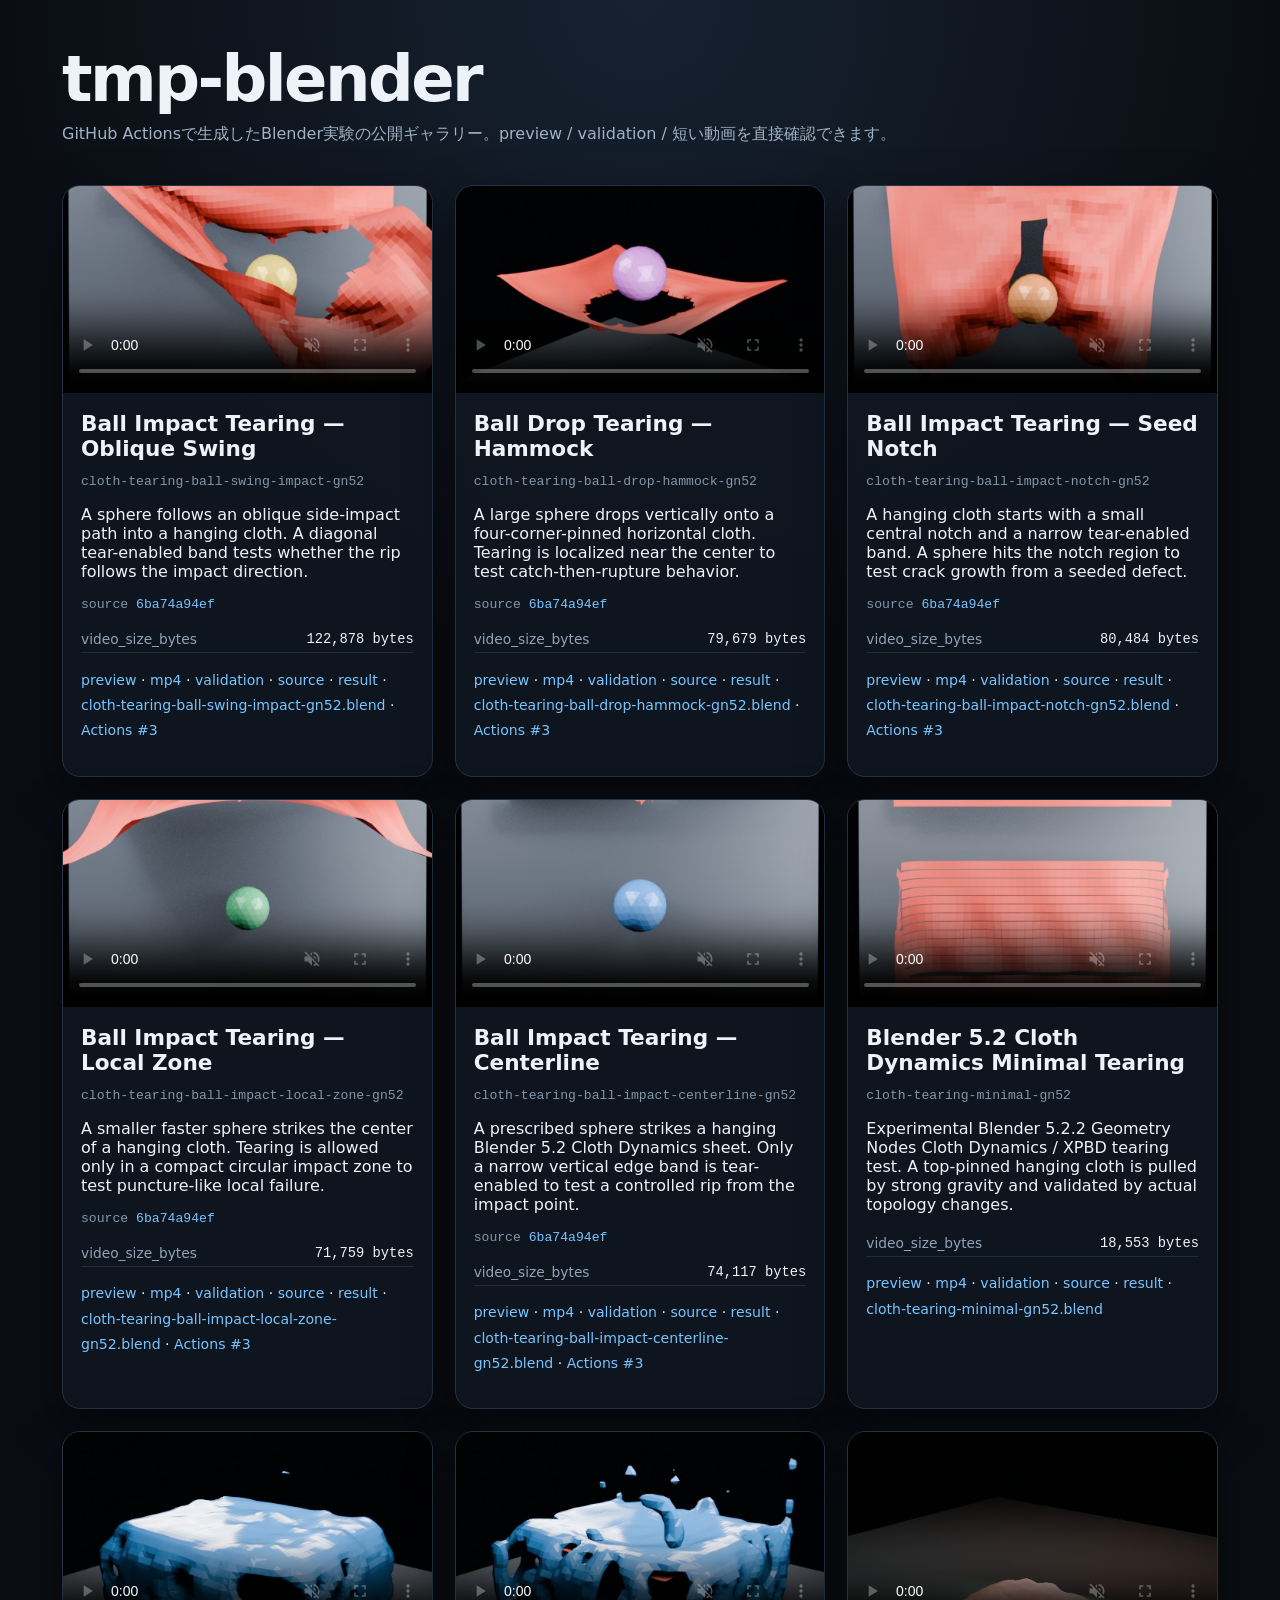
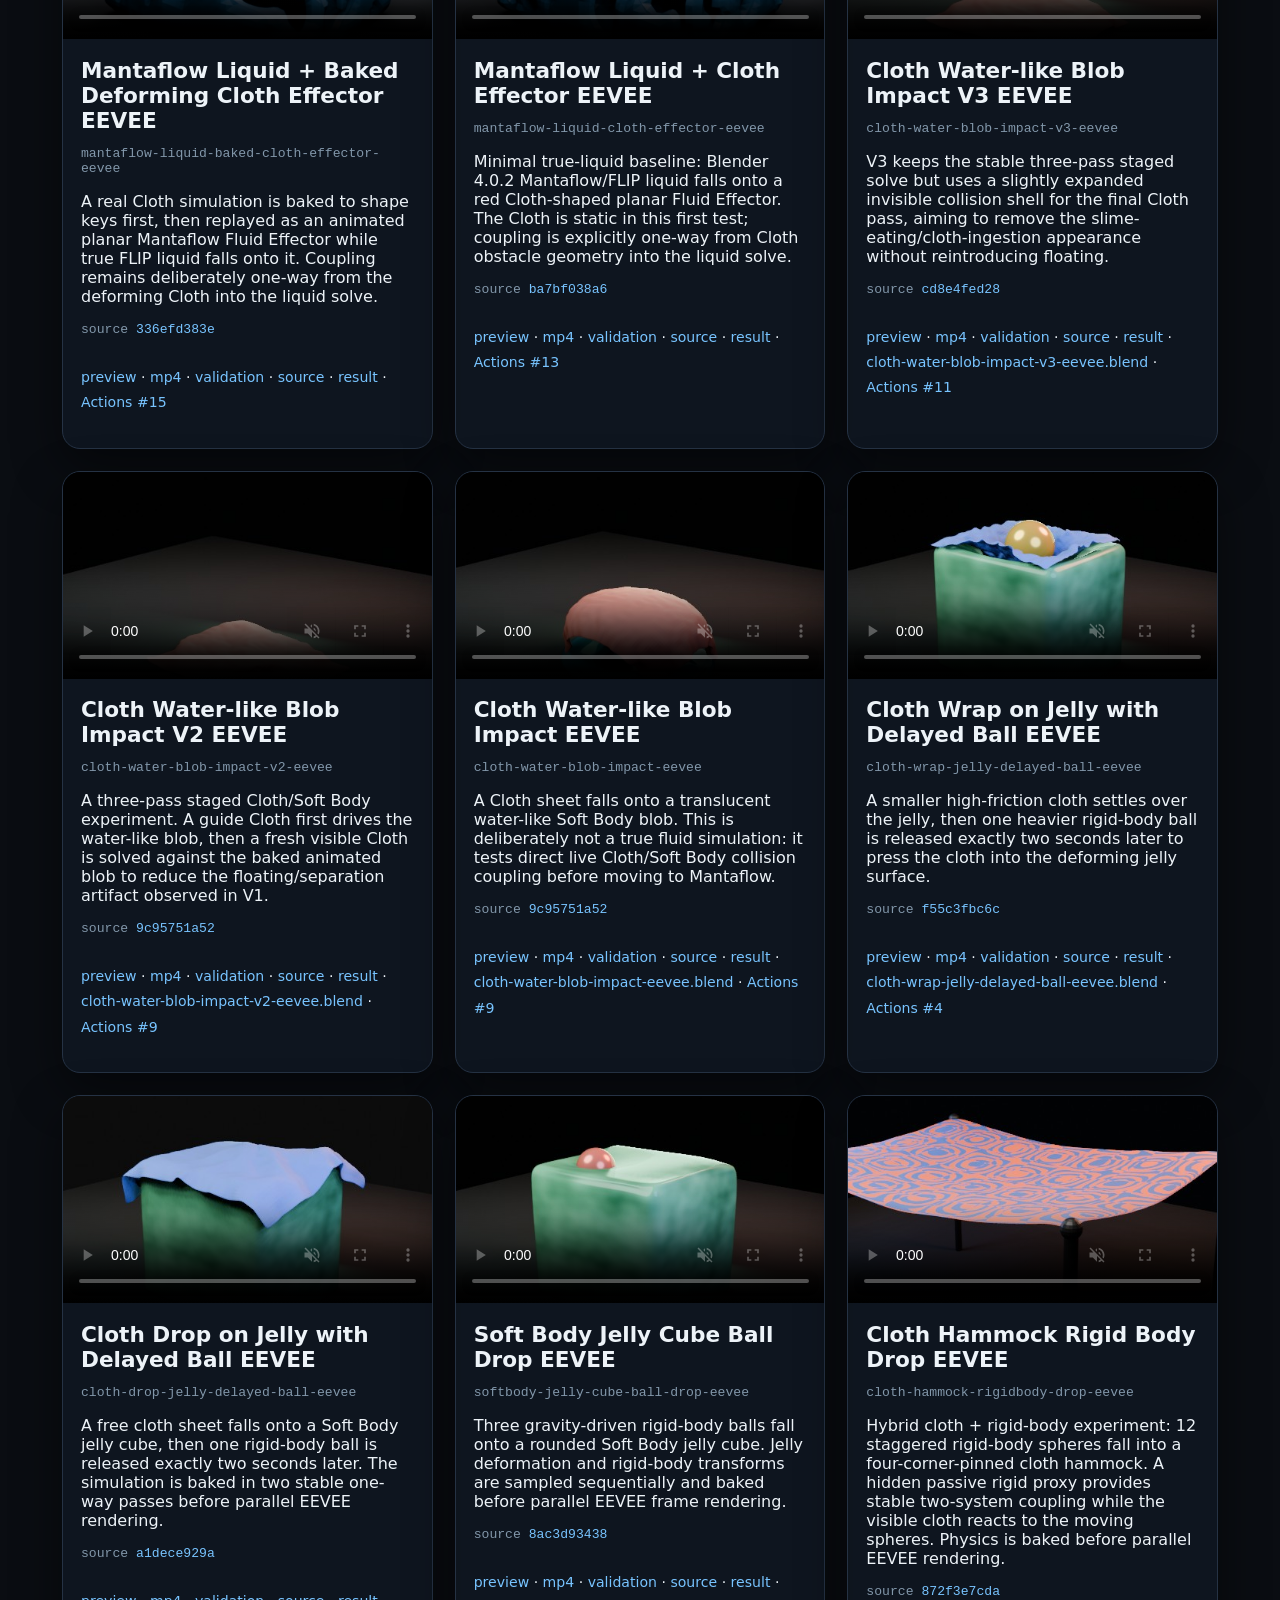
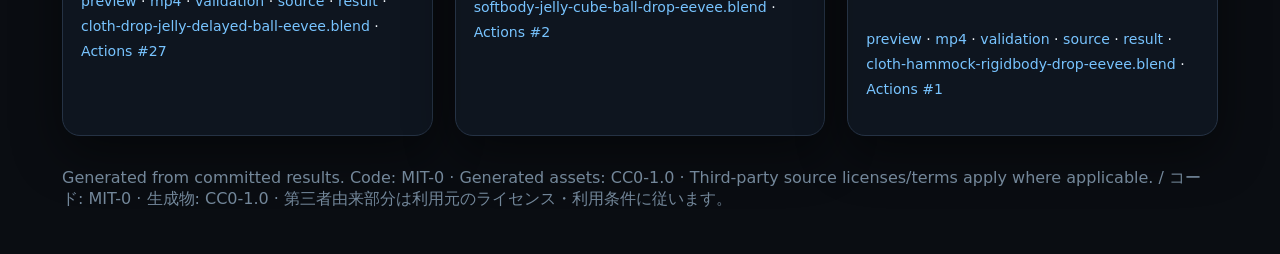
==== docs/index.html @ 67aa4919 "chore: publish Pages gallery [skip ci]" ====
<!-- SPDX-License-Identifier: MIT-0 -->
<!doctype html>
<html lang="ja">
<head>
<meta charset="utf-8">
<meta name="viewport" content="width=device-width,initial-scale=1">
<meta name="color-scheme" content="dark">
<meta name="gallery-revision" content="2026-09-28-first-publish-order">
<title>tmp-blender gallery</title>
<style>
:root { font-family: ui-sans-serif, system-ui, -apple-system, BlinkMacSystemFont, "Segoe UI", sans-serif; color:#edf3f8; background:#0a0d12; }
* { box-sizing:border-box; }
body { margin:0; background:radial-gradient(circle at top,#162231 0,#0a0d12 42rem); }
header { max-width:1200px; margin:auto; padding:42px 22px 18px; }
h1 { margin:0 0 8px; font-size:clamp(2rem,5vw,4rem); letter-spacing:-.04em; }
header p { margin:0; color:#9fb2c5; }
main { max-width:1200px; margin:auto; padding:22px; display:grid; grid-template-columns:repeat(auto-fit,minmax(300px,1fr)); gap:22px; }
.card { overflow:hidden; border:1px solid #253244; border-radius:18px; background:#101722d9; box-shadow:0 18px 50px #0007; }
.visual { aspect-ratio:16/9; background:#000; display:flex; align-items:center; justify-content:center; }
.visual img,.visual video { width:100%; height:100%; object-fit:cover; display:block; }
.body { padding:18px; }
h2 { margin:0; font-size:1.35rem; }
.id,.source { color:#8297aa; font-family:ui-monospace,SFMono-Regular,Menlo,monospace; font-size:.82rem; }
table { width:100%; border-collapse:collapse; margin:14px 0; font-size:.86rem; }
th,td { padding:5px 0; border-bottom:1px solid #202d3d; text-align:left; }
th { color:#8fa4b8; font-weight:500; }
td { text-align:right; font-family:ui-monospace,SFMono-Regular,Menlo,monospace; }
a { color:#78c4ff; text-decoration:none; }
a:hover { text-decoration:underline; }
.links { font-size:.88rem; line-height:1.8; }
footer { max-width:1200px; margin:auto; padding:10px 22px 44px; color:#73879a; }
</style>
</head>
<body>
<header>
  <h1>tmp-blender</h1>
  <p>GitHub Actionsで生成したBlender実験の公開ギャラリー。preview / validation / 短い動画を直接確認できます。</p>
</header>
<main>

        <article class="card">
          <div class="visual"><video controls muted playsinline preload="metadata" poster="assets/cloth-tearing-ball-swing-impact-gn52/preview.jpg"><source src="assets/cloth-tearing-ball-swing-impact-gn52/media.mp4" type="video/mp4"></video></div>
          <div class="body">
            <h2>Ball Impact Tearing — Oblique Swing</h2>
            <p class="id">cloth-tearing-ball-swing-impact-gn52</p>
            <p>A sphere follows an oblique side-impact path into a hanging cloth. A diagonal tear-enabled band tests whether the rip follows the impact direction.</p>
            <p class="source">source <a href="https://github.com/2rwa/tmp-blender-rigid-cloth/commit/6ba74a94efe805991750ee7469091da31817a27d">6ba74a94ef</a></p>
            <table><tr><th>video_size_bytes</th><td>122,878 bytes</td></tr></table>
            <p class="links"><a href="assets/cloth-tearing-ball-swing-impact-gn52/preview.jpg">preview</a> · <a href="assets/cloth-tearing-ball-swing-impact-gn52/media.mp4">mp4</a> · <a href="assets/cloth-tearing-ball-swing-impact-gn52/validation.json">validation</a> · <a href="https://github.com/2rwa/tmp-blender-rigid-cloth/tree/main/experiments52/cloth-tearing-ball-swing-impact-gn52">source</a> · <a href="https://github.com/2rwa/tmp-blender-rigid-cloth/tree/main/results/cloth-tearing-ball-swing-impact-gn52">result</a> · <a href="https://github.com/2rwa/tmp-blender-rigid-cloth/blob/main/results/cloth-tearing-ball-swing-impact-gn52/cloth-tearing-ball-swing-impact-gn52.blend">cloth-tearing-ball-swing-impact-gn52.blend</a> · <a href="https://github.com/2rwa/tmp-blender-rigid-cloth/actions/runs/36411733508">Actions #3</a></p>
          </div>
        </article>
        
        <article class="card">
          <div class="visual"><video controls muted playsinline preload="metadata" poster="assets/cloth-tearing-ball-drop-hammock-gn52/preview.jpg"><source src="assets/cloth-tearing-ball-drop-hammock-gn52/media.mp4" type="video/mp4"></video></div>
          <div class="body">
            <h2>Ball Drop Tearing — Hammock</h2>
            <p class="id">cloth-tearing-ball-drop-hammock-gn52</p>
            <p>A large sphere drops vertically onto a four-corner-pinned horizontal cloth. Tearing is localized near the center to test catch-then-rupture behavior.</p>
            <p class="source">source <a href="https://github.com/2rwa/tmp-blender-rigid-cloth/commit/6ba74a94efe805991750ee7469091da31817a27d">6ba74a94ef</a></p>
            <table><tr><th>video_size_bytes</th><td>79,679 bytes</td></tr></table>
            <p class="links"><a href="assets/cloth-tearing-ball-drop-hammock-gn52/preview.jpg">preview</a> · <a href="assets/cloth-tearing-ball-drop-hammock-gn52/media.mp4">mp4</a> · <a href="assets/cloth-tearing-ball-drop-hammock-gn52/validation.json">validation</a> · <a href="https://github.com/2rwa/tmp-blender-rigid-cloth/tree/main/experiments52/cloth-tearing-ball-drop-hammock-gn52">source</a> · <a href="https://github.com/2rwa/tmp-blender-rigid-cloth/tree/main/results/cloth-tearing-ball-drop-hammock-gn52">result</a> · <a href="https://github.com/2rwa/tmp-blender-rigid-cloth/blob/main/results/cloth-tearing-ball-drop-hammock-gn52/cloth-tearing-ball-drop-hammock-gn52.blend">cloth-tearing-ball-drop-hammock-gn52.blend</a> · <a href="https://github.com/2rwa/tmp-blender-rigid-cloth/actions/runs/36411733508">Actions #3</a></p>
          </div>
        </article>
        
        <article class="card">
          <div class="visual"><video controls muted playsinline preload="metadata" poster="assets/cloth-tearing-ball-impact-notch-gn52/preview.jpg"><source src="assets/cloth-tearing-ball-impact-notch-gn52/media.mp4" type="video/mp4"></video></div>
          <div class="body">
            <h2>Ball Impact Tearing — Seed Notch</h2>
            <p class="id">cloth-tearing-ball-impact-notch-gn52</p>
            <p>A hanging cloth starts with a small central notch and a narrow tear-enabled band. A sphere hits the notch region to test crack growth from a seeded defect.</p>
            <p class="source">source <a href="https://github.com/2rwa/tmp-blender-rigid-cloth/commit/6ba74a94efe805991750ee7469091da31817a27d">6ba74a94ef</a></p>
            <table><tr><th>video_size_bytes</th><td>80,484 bytes</td></tr></table>
            <p class="links"><a href="assets/cloth-tearing-ball-impact-notch-gn52/preview.jpg">preview</a> · <a href="assets/cloth-tearing-ball-impact-notch-gn52/media.mp4">mp4</a> · <a href="assets/cloth-tearing-ball-impact-notch-gn52/validation.json">validation</a> · <a href="https://github.com/2rwa/tmp-blender-rigid-cloth/tree/main/experiments52/cloth-tearing-ball-impact-notch-gn52">source</a> · <a href="https://github.com/2rwa/tmp-blender-rigid-cloth/tree/main/results/cloth-tearing-ball-impact-notch-gn52">result</a> · <a href="https://github.com/2rwa/tmp-blender-rigid-cloth/blob/main/results/cloth-tearing-ball-impact-notch-gn52/cloth-tearing-ball-impact-notch-gn52.blend">cloth-tearing-ball-impact-notch-gn52.blend</a> · <a href="https://github.com/2rwa/tmp-blender-rigid-cloth/actions/runs/36411733508">Actions #3</a></p>
          </div>
        </article>
        
        <article class="card">
          <div class="visual"><video controls muted playsinline preload="metadata" poster="assets/cloth-tearing-ball-impact-local-zone-gn52/preview.jpg"><source src="assets/cloth-tearing-ball-impact-local-zone-gn52/media.mp4" type="video/mp4"></video></div>
          <div class="body">
            <h2>Ball Impact Tearing — Local Zone</h2>
            <p class="id">cloth-tearing-ball-impact-local-zone-gn52</p>
            <p>A smaller faster sphere strikes the center of a hanging cloth. Tearing is allowed only in a compact circular impact zone to test puncture-like local failure.</p>
            <p class="source">source <a href="https://github.com/2rwa/tmp-blender-rigid-cloth/commit/6ba74a94efe805991750ee7469091da31817a27d">6ba74a94ef</a></p>
            <table><tr><th>video_size_bytes</th><td>71,759 bytes</td></tr></table>
            <p class="links"><a href="assets/cloth-tearing-ball-impact-local-zone-gn52/preview.jpg">preview</a> · <a href="assets/cloth-tearing-ball-impact-local-zone-gn52/media.mp4">mp4</a> · <a href="assets/cloth-tearing-ball-impact-local-zone-gn52/validation.json">validation</a> · <a href="https://github.com/2rwa/tmp-blender-rigid-cloth/tree/main/experiments52/cloth-tearing-ball-impact-local-zone-gn52">source</a> · <a href="https://github.com/2rwa/tmp-blender-rigid-cloth/tree/main/results/cloth-tearing-ball-impact-local-zone-gn52">result</a> · <a href="https://github.com/2rwa/tmp-blender-rigid-cloth/blob/main/results/cloth-tearing-ball-impact-local-zone-gn52/cloth-tearing-ball-impact-local-zone-gn52.blend">cloth-tearing-ball-impact-local-zone-gn52.blend</a> · <a href="https://github.com/2rwa/tmp-blender-rigid-cloth/actions/runs/36411733508">Actions #3</a></p>
          </div>
        </article>
        
        <article class="card">
          <div class="visual"><video controls muted playsinline preload="metadata" poster="assets/cloth-tearing-ball-impact-centerline-gn52/preview.jpg"><source src="assets/cloth-tearing-ball-impact-centerline-gn52/media.mp4" type="video/mp4"></video></div>
          <div class="body">
            <h2>Ball Impact Tearing — Centerline</h2>
            <p class="id">cloth-tearing-ball-impact-centerline-gn52</p>
            <p>A prescribed sphere strikes a hanging Blender 5.2 Cloth Dynamics sheet. Only a narrow vertical edge band is tear-enabled to test a controlled rip from the impact point.</p>
            <p class="source">source <a href="https://github.com/2rwa/tmp-blender-rigid-cloth/commit/6ba74a94efe805991750ee7469091da31817a27d">6ba74a94ef</a></p>
            <table><tr><th>video_size_bytes</th><td>74,117 bytes</td></tr></table>
            <p class="links"><a href="assets/cloth-tearing-ball-impact-centerline-gn52/preview.jpg">preview</a> · <a href="assets/cloth-tearing-ball-impact-centerline-gn52/media.mp4">mp4</a> · <a href="assets/cloth-tearing-ball-impact-centerline-gn52/validation.json">validation</a> · <a href="https://github.com/2rwa/tmp-blender-rigid-cloth/tree/main/experiments52/cloth-tearing-ball-impact-centerline-gn52">source</a> · <a href="https://github.com/2rwa/tmp-blender-rigid-cloth/tree/main/results/cloth-tearing-ball-impact-centerline-gn52">result</a> · <a href="https://github.com/2rwa/tmp-blender-rigid-cloth/blob/main/results/cloth-tearing-ball-impact-centerline-gn52/cloth-tearing-ball-impact-centerline-gn52.blend">cloth-tearing-ball-impact-centerline-gn52.blend</a> · <a href="https://github.com/2rwa/tmp-blender-rigid-cloth/actions/runs/36411733508">Actions #3</a></p>
          </div>
        </article>
        
        <article class="card">
          <div class="visual"><video controls muted playsinline preload="metadata" poster="assets/cloth-tearing-minimal-gn52/preview.jpg"><source src="assets/cloth-tearing-minimal-gn52/media.mp4" type="video/mp4"></video></div>
          <div class="body">
            <h2>Blender 5.2 Cloth Dynamics Minimal Tearing</h2>
            <p class="id">cloth-tearing-minimal-gn52</p>
            <p>Experimental Blender 5.2.2 Geometry Nodes Cloth Dynamics / XPBD tearing test. A top-pinned hanging cloth is pulled by strong gravity and validated by actual topology changes.</p>
            
            <table><tr><th>video_size_bytes</th><td>18,553 bytes</td></tr></table>
            <p class="links"><a href="assets/cloth-tearing-minimal-gn52/preview.jpg">preview</a> · <a href="assets/cloth-tearing-minimal-gn52/media.mp4">mp4</a> · <a href="assets/cloth-tearing-minimal-gn52/validation.json">validation</a> · <a href="https://github.com/2rwa/tmp-blender-rigid-cloth/tree/main/experiments52/cloth-tearing-minimal-gn52">source</a> · <a href="https://github.com/2rwa/tmp-blender-rigid-cloth/tree/main/results/cloth-tearing-minimal-gn52">result</a> · <a href="https://github.com/2rwa/tmp-blender-rigid-cloth/blob/main/results/cloth-tearing-minimal-gn52/cloth-tearing-minimal-gn52.blend">cloth-tearing-minimal-gn52.blend</a></p>
          </div>
        </article>
        
        <article class="card">
          <div class="visual"><video controls muted playsinline preload="metadata" poster="assets/mantaflow-liquid-baked-cloth-effector-eevee/preview.jpg"><source src="assets/mantaflow-liquid-baked-cloth-effector-eevee/media.mp4" type="video/mp4"></video></div>
          <div class="body">
            <h2>Mantaflow Liquid + Baked Deforming Cloth Effector EEVEE</h2>
            <p class="id">mantaflow-liquid-baked-cloth-effector-eevee</p>
            <p>A real Cloth simulation is baked to shape keys first, then replayed as an animated planar Mantaflow Fluid Effector while true FLIP liquid falls onto it. Coupling remains deliberately one-way from the deforming Cloth into the liquid solve.</p>
            <p class="source">source <a href="https://github.com/2rwa/tmp-blender-rigid-cloth/commit/336efd383e3906fd518f99450a900fd9f1671fd1">336efd383e</a></p>
            <table></table>
            <p class="links"><a href="assets/mantaflow-liquid-baked-cloth-effector-eevee/preview.jpg">preview</a> · <a href="assets/mantaflow-liquid-baked-cloth-effector-eevee/media.mp4">mp4</a> · <a href="assets/mantaflow-liquid-baked-cloth-effector-eevee/validation.json">validation</a> · <a href="https://github.com/2rwa/tmp-blender-rigid-cloth/tree/main/experiments/mantaflow-liquid-baked-cloth-effector-eevee">source</a> · <a href="https://github.com/2rwa/tmp-blender-rigid-cloth/tree/main/results/mantaflow-liquid-baked-cloth-effector-eevee">result</a> · <a href="https://github.com/2rwa/tmp-blender-rigid-cloth/actions/runs/36323492407">Actions #15</a></p>
          </div>
        </article>
        
        <article class="card">
          <div class="visual"><video controls muted playsinline preload="metadata" poster="assets/mantaflow-liquid-cloth-effector-eevee/preview.jpg"><source src="assets/mantaflow-liquid-cloth-effector-eevee/media.mp4" type="video/mp4"></video></div>
          <div class="body">
            <h2>Mantaflow Liquid + Cloth Effector EEVEE</h2>
            <p class="id">mantaflow-liquid-cloth-effector-eevee</p>
            <p>Minimal true-liquid baseline: Blender 4.0.2 Mantaflow/FLIP liquid falls onto a red Cloth-shaped planar Fluid Effector. The Cloth is static in this first test; coupling is explicitly one-way from Cloth obstacle geometry into the liquid solve.</p>
            <p class="source">source <a href="https://github.com/2rwa/tmp-blender-rigid-cloth/commit/ba7bf038a693c93817943455aa72f33a0224c328">ba7bf038a6</a></p>
            <table></table>
            <p class="links"><a href="assets/mantaflow-liquid-cloth-effector-eevee/preview.jpg">preview</a> · <a href="assets/mantaflow-liquid-cloth-effector-eevee/media.mp4">mp4</a> · <a href="assets/mantaflow-liquid-cloth-effector-eevee/validation.json">validation</a> · <a href="https://github.com/2rwa/tmp-blender-rigid-cloth/tree/main/experiments/mantaflow-liquid-cloth-effector-eevee">source</a> · <a href="https://github.com/2rwa/tmp-blender-rigid-cloth/tree/main/results/mantaflow-liquid-cloth-effector-eevee">result</a> · <a href="https://github.com/2rwa/tmp-blender-rigid-cloth/actions/runs/36322540415">Actions #13</a></p>
          </div>
        </article>
        
        <article class="card">
          <div class="visual"><video controls muted playsinline preload="metadata" poster="assets/cloth-water-blob-impact-v3-eevee/preview.jpg"><source src="assets/cloth-water-blob-impact-v3-eevee/media.mp4" type="video/mp4"></video></div>
          <div class="body">
            <h2>Cloth Water-like Blob Impact V3 EEVEE</h2>
            <p class="id">cloth-water-blob-impact-v3-eevee</p>
            <p>V3 keeps the stable three-pass staged solve but uses a slightly expanded invisible collision shell for the final Cloth pass, aiming to remove the slime-eating/cloth-ingestion appearance without reintroducing floating.</p>
            <p class="source">source <a href="https://github.com/2rwa/tmp-blender-rigid-cloth/commit/cd8e4fed283588aabf346283026d94c85a56c341">cd8e4fed28</a></p>
            <table></table>
            <p class="links"><a href="assets/cloth-water-blob-impact-v3-eevee/preview.jpg">preview</a> · <a href="assets/cloth-water-blob-impact-v3-eevee/media.mp4">mp4</a> · <a href="assets/cloth-water-blob-impact-v3-eevee/validation.json">validation</a> · <a href="https://github.com/2rwa/tmp-blender-rigid-cloth/tree/main/experiments/cloth-water-blob-impact-v3-eevee">source</a> · <a href="https://github.com/2rwa/tmp-blender-rigid-cloth/tree/main/results/cloth-water-blob-impact-v3-eevee">result</a> · <a href="https://github.com/2rwa/tmp-blender-rigid-cloth/blob/main/results/cloth-water-blob-impact-v3-eevee/cloth-water-blob-impact-v3-eevee.blend">cloth-water-blob-impact-v3-eevee.blend</a> · <a href="https://github.com/2rwa/tmp-blender-rigid-cloth/actions/runs/36280045202">Actions #11</a></p>
          </div>
        </article>
        
        <article class="card">
          <div class="visual"><video controls muted playsinline preload="metadata" poster="assets/cloth-water-blob-impact-v2-eevee/preview.jpg"><source src="assets/cloth-water-blob-impact-v2-eevee/media.mp4" type="video/mp4"></video></div>
          <div class="body">
            <h2>Cloth Water-like Blob Impact V2 EEVEE</h2>
            <p class="id">cloth-water-blob-impact-v2-eevee</p>
            <p>A three-pass staged Cloth/Soft Body experiment. A guide Cloth first drives the water-like blob, then a fresh visible Cloth is solved against the baked animated blob to reduce the floating/separation artifact observed in V1.</p>
            <p class="source">source <a href="https://github.com/2rwa/tmp-blender-rigid-cloth/commit/9c95751a52e551055dfe28f8ccef8a9e95b16431">9c95751a52</a></p>
            <table></table>
            <p class="links"><a href="assets/cloth-water-blob-impact-v2-eevee/preview.jpg">preview</a> · <a href="assets/cloth-water-blob-impact-v2-eevee/media.mp4">mp4</a> · <a href="assets/cloth-water-blob-impact-v2-eevee/validation.json">validation</a> · <a href="https://github.com/2rwa/tmp-blender-rigid-cloth/tree/main/experiments/cloth-water-blob-impact-v2-eevee">source</a> · <a href="https://github.com/2rwa/tmp-blender-rigid-cloth/tree/main/results/cloth-water-blob-impact-v2-eevee">result</a> · <a href="https://github.com/2rwa/tmp-blender-rigid-cloth/blob/main/results/cloth-water-blob-impact-v2-eevee/cloth-water-blob-impact-v2-eevee.blend">cloth-water-blob-impact-v2-eevee.blend</a> · <a href="https://github.com/2rwa/tmp-blender-rigid-cloth/actions/runs/36277898368">Actions #9</a></p>
          </div>
        </article>
        
        <article class="card">
          <div class="visual"><video controls muted playsinline preload="metadata" poster="assets/cloth-water-blob-impact-eevee/preview.jpg"><source src="assets/cloth-water-blob-impact-eevee/media.mp4" type="video/mp4"></video></div>
          <div class="body">
            <h2>Cloth Water-like Blob Impact EEVEE</h2>
            <p class="id">cloth-water-blob-impact-eevee</p>
            <p>A Cloth sheet falls onto a translucent water-like Soft Body blob. This is deliberately not a true fluid simulation: it tests direct live Cloth/Soft Body collision coupling before moving to Mantaflow.</p>
            <p class="source">source <a href="https://github.com/2rwa/tmp-blender-rigid-cloth/commit/9c95751a52e551055dfe28f8ccef8a9e95b16431">9c95751a52</a></p>
            <table></table>
            <p class="links"><a href="assets/cloth-water-blob-impact-eevee/preview.jpg">preview</a> · <a href="assets/cloth-water-blob-impact-eevee/media.mp4">mp4</a> · <a href="assets/cloth-water-blob-impact-eevee/validation.json">validation</a> · <a href="https://github.com/2rwa/tmp-blender-rigid-cloth/tree/main/experiments/cloth-water-blob-impact-eevee">source</a> · <a href="https://github.com/2rwa/tmp-blender-rigid-cloth/tree/main/results/cloth-water-blob-impact-eevee">result</a> · <a href="https://github.com/2rwa/tmp-blender-rigid-cloth/blob/main/results/cloth-water-blob-impact-eevee/cloth-water-blob-impact-eevee.blend">cloth-water-blob-impact-eevee.blend</a> · <a href="https://github.com/2rwa/tmp-blender-rigid-cloth/actions/runs/36277898368">Actions #9</a></p>
          </div>
        </article>
        
        <article class="card">
          <div class="visual"><video controls muted playsinline preload="metadata" poster="assets/cloth-wrap-jelly-delayed-ball-eevee/preview.jpg"><source src="assets/cloth-wrap-jelly-delayed-ball-eevee/media.mp4" type="video/mp4"></video></div>
          <div class="body">
            <h2>Cloth Wrap on Jelly with Delayed Ball EEVEE</h2>
            <p class="id">cloth-wrap-jelly-delayed-ball-eevee</p>
            <p>A smaller high-friction cloth settles over the jelly, then one heavier rigid-body ball is released exactly two seconds later to press the cloth into the deforming jelly surface.</p>
            <p class="source">source <a href="https://github.com/2rwa/tmp-blender-rigid-cloth/commit/f55c3fbc6c038101ef5c61d61c0e4503d852996b">f55c3fbc6c</a></p>
            <table></table>
            <p class="links"><a href="assets/cloth-wrap-jelly-delayed-ball-eevee/preview.jpg">preview</a> · <a href="assets/cloth-wrap-jelly-delayed-ball-eevee/media.mp4">mp4</a> · <a href="assets/cloth-wrap-jelly-delayed-ball-eevee/validation.json">validation</a> · <a href="https://github.com/2rwa/tmp-blender-rigid-cloth/tree/main/experiments/cloth-wrap-jelly-delayed-ball-eevee">source</a> · <a href="https://github.com/2rwa/tmp-blender-rigid-cloth/tree/main/results/cloth-wrap-jelly-delayed-ball-eevee">result</a> · <a href="https://github.com/2rwa/tmp-blender-rigid-cloth/blob/main/results/cloth-wrap-jelly-delayed-ball-eevee/cloth-wrap-jelly-delayed-ball-eevee.blend">cloth-wrap-jelly-delayed-ball-eevee.blend</a> · <a href="https://github.com/2rwa/tmp-blender-rigid-cloth/actions/runs/36248780462">Actions #4</a></p>
          </div>
        </article>
        
        <article class="card">
          <div class="visual"><video controls muted playsinline preload="metadata" poster="assets/cloth-drop-jelly-delayed-ball-eevee/preview.jpg"><source src="assets/cloth-drop-jelly-delayed-ball-eevee/media.mp4" type="video/mp4"></video></div>
          <div class="body">
            <h2>Cloth Drop on Jelly with Delayed Ball EEVEE</h2>
            <p class="id">cloth-drop-jelly-delayed-ball-eevee</p>
            <p>A free cloth sheet falls onto a Soft Body jelly cube, then one rigid-body ball is released exactly two seconds later. The simulation is baked in two stable one-way passes before parallel EEVEE rendering.</p>
            <p class="source">source <a href="https://github.com/2rwa/tmp-blender-rigid-cloth/commit/a1dece929a2f80ce1ba80b763f2561f5aef5d1c0">a1dece929a</a></p>
            <table></table>
            <p class="links"><a href="assets/cloth-drop-jelly-delayed-ball-eevee/preview.jpg">preview</a> · <a href="assets/cloth-drop-jelly-delayed-ball-eevee/media.mp4">mp4</a> · <a href="assets/cloth-drop-jelly-delayed-ball-eevee/validation.json">validation</a> · <a href="https://github.com/2rwa/tmp-blender-rigid-cloth/tree/main/experiments/cloth-drop-jelly-delayed-ball-eevee">source</a> · <a href="https://github.com/2rwa/tmp-blender-rigid-cloth/tree/main/results/cloth-drop-jelly-delayed-ball-eevee">result</a> · <a href="https://github.com/2rwa/tmp-blender-rigid-cloth/blob/main/results/cloth-drop-jelly-delayed-ball-eevee/cloth-drop-jelly-delayed-ball-eevee.blend">cloth-drop-jelly-delayed-ball-eevee.blend</a> · <a href="https://github.com/2rwa/tmp-blender-rigid-cloth/actions/runs/36395574771">Actions #27</a></p>
          </div>
        </article>
        
        <article class="card">
          <div class="visual"><video controls muted playsinline preload="metadata" poster="assets/softbody-jelly-cube-ball-drop-eevee/preview.jpg"><source src="assets/softbody-jelly-cube-ball-drop-eevee/media.mp4" type="video/mp4"></video></div>
          <div class="body">
            <h2>Soft Body Jelly Cube Ball Drop EEVEE</h2>
            <p class="id">softbody-jelly-cube-ball-drop-eevee</p>
            <p>Three gravity-driven rigid-body balls fall onto a rounded Soft Body jelly cube. Jelly deformation and rigid-body transforms are sampled sequentially and baked before parallel EEVEE frame rendering.</p>
            <p class="source">source <a href="https://github.com/2rwa/tmp-blender-rigid-cloth/commit/8ac3d934380917610e7e43c9d2515009e48263db">8ac3d93438</a></p>
            <table></table>
            <p class="links"><a href="assets/softbody-jelly-cube-ball-drop-eevee/preview.jpg">preview</a> · <a href="assets/softbody-jelly-cube-ball-drop-eevee/media.mp4">mp4</a> · <a href="assets/softbody-jelly-cube-ball-drop-eevee/validation.json">validation</a> · <a href="https://github.com/2rwa/tmp-blender-rigid-cloth/tree/main/experiments/softbody-jelly-cube-ball-drop-eevee">source</a> · <a href="https://github.com/2rwa/tmp-blender-rigid-cloth/tree/main/results/softbody-jelly-cube-ball-drop-eevee">result</a> · <a href="https://github.com/2rwa/tmp-blender-rigid-cloth/blob/main/results/softbody-jelly-cube-ball-drop-eevee/softbody-jelly-cube-ball-drop-eevee.blend">softbody-jelly-cube-ball-drop-eevee.blend</a> · <a href="https://github.com/2rwa/tmp-blender-rigid-cloth/actions/runs/36245202632">Actions #2</a></p>
          </div>
        </article>
        
        <article class="card">
          <div class="visual"><video controls muted playsinline preload="metadata" poster="assets/cloth-hammock-rigidbody-drop-eevee/preview.jpg"><source src="assets/cloth-hammock-rigidbody-drop-eevee/media.mp4" type="video/mp4"></video></div>
          <div class="body">
            <h2>Cloth Hammock Rigid Body Drop EEVEE</h2>
            <p class="id">cloth-hammock-rigidbody-drop-eevee</p>
            <p>Hybrid cloth + rigid-body experiment: 12 staggered rigid-body spheres fall into a four-corner-pinned cloth hammock. A hidden passive rigid proxy provides stable two-system coupling while the visible cloth reacts to the moving spheres. Physics is baked before parallel EEVEE rendering.</p>
            <p class="source">source <a href="https://github.com/2rwa/tmp-blender-rigid-cloth/commit/872f3e7cda2fe01f2da6a661143f47c1f3302168">872f3e7cda</a></p>
            <table></table>
            <p class="links"><a href="assets/cloth-hammock-rigidbody-drop-eevee/preview.jpg">preview</a> · <a href="assets/cloth-hammock-rigidbody-drop-eevee/media.mp4">mp4</a> · <a href="assets/cloth-hammock-rigidbody-drop-eevee/validation.json">validation</a> · <a href="https://github.com/2rwa/tmp-blender-rigid-cloth/tree/main/experiments/cloth-hammock-rigidbody-drop-eevee">source</a> · <a href="https://github.com/2rwa/tmp-blender-rigid-cloth/tree/main/results/cloth-hammock-rigidbody-drop-eevee">result</a> · <a href="https://github.com/2rwa/tmp-blender-rigid-cloth/blob/main/results/cloth-hammock-rigidbody-drop-eevee/cloth-hammock-rigidbody-drop-eevee.blend">cloth-hammock-rigidbody-drop-eevee.blend</a> · <a href="https://github.com/2rwa/tmp-blender-rigid-cloth/actions/runs/36243544214">Actions #1</a></p>
          </div>
        </article>
        
</main>
<footer>Generated from committed results. Code: MIT-0 · Generated assets: CC0-1.0 · Third-party source licenses/terms apply where applicable. / コード: MIT-0 · 生成物: CC0-1.0 · 第三者由来部分は利用元のライセンス・利用条件に従います。</footer>
</body>
</html>
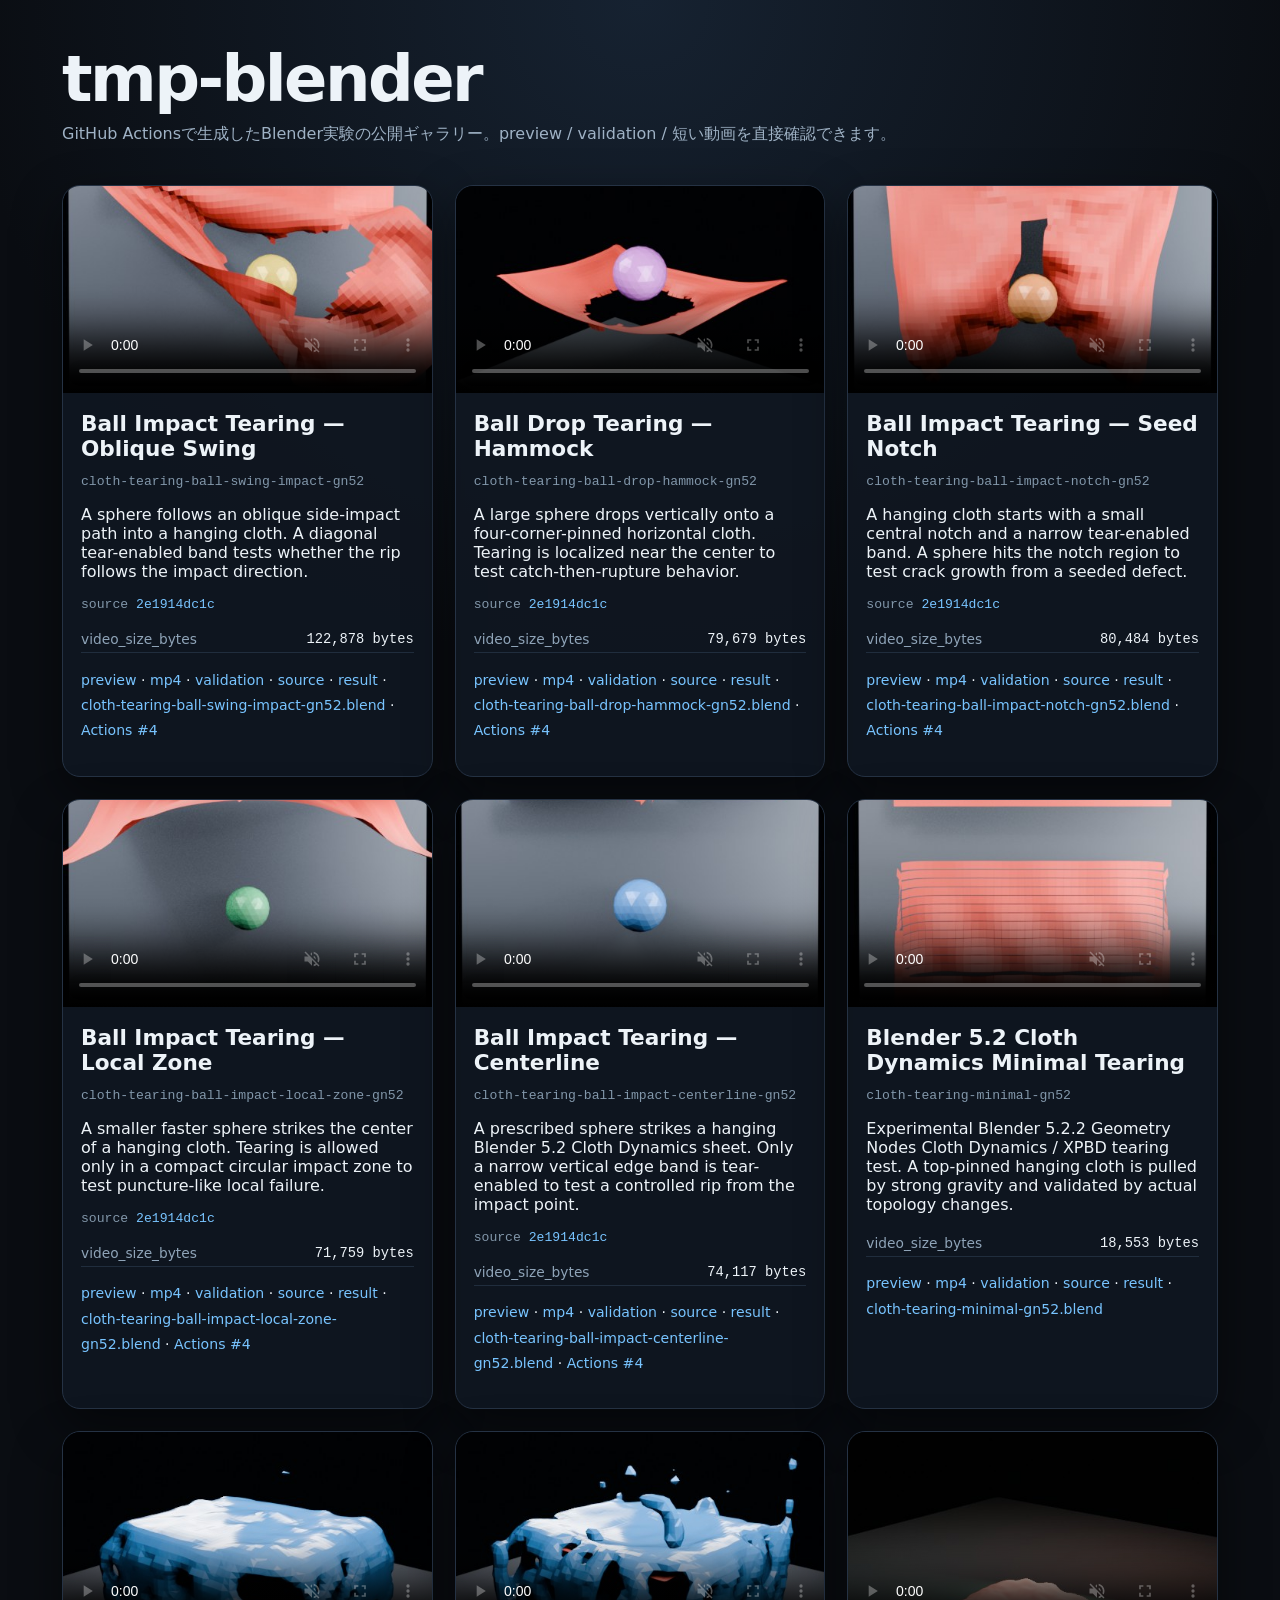
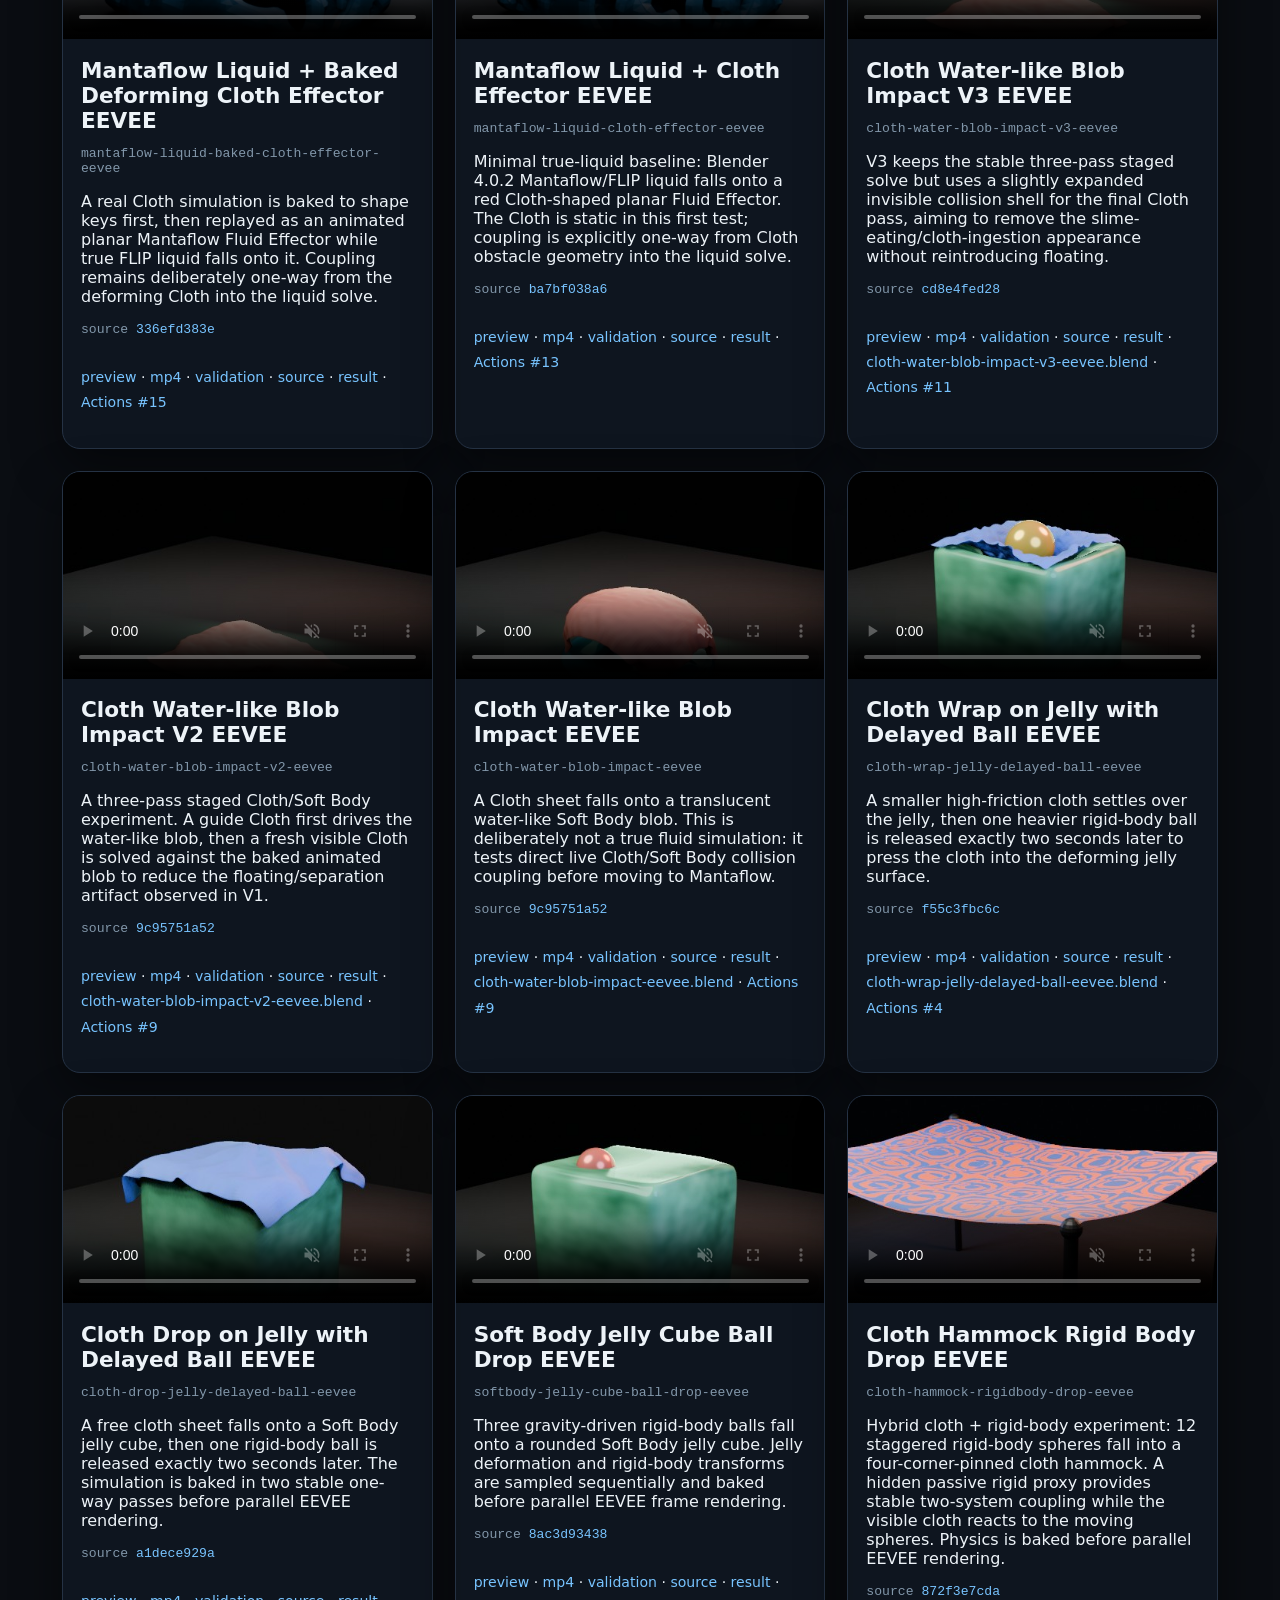
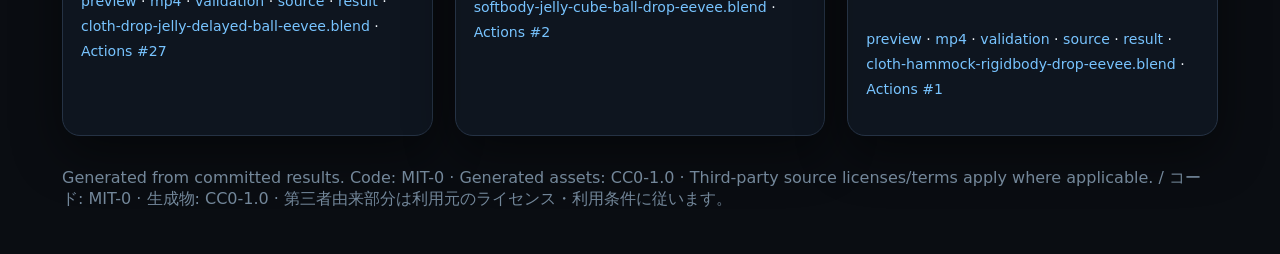
==== commit b19ca7a2: "chore: publish Pages gallery [skip ci]" ====
--- a/docs/index.html
+++ b/docs/index.html
@@ -44,9 +44,9 @@
             <h2>Ball Impact Tearing — Oblique Swing</h2>
             <p class="id">cloth-tearing-ball-swing-impact-gn52</p>
             <p>A sphere follows an oblique side-impact path into a hanging cloth. A diagonal tear-enabled band tests whether the rip follows the impact direction.</p>
-            <p class="source">source <a href="https://github.com/2rwa/tmp-blender-rigid-cloth/commit/6ba74a94efe805991750ee7469091da31817a27d">6ba74a94ef</a></p>
+            <p class="source">source <a href="https://github.com/2rwa/tmp-blender-rigid-cloth/commit/2e1914dc1c2f97f3ac0860ff4dd98978939eeb1e">2e1914dc1c</a></p>
             <table><tr><th>video_size_bytes</th><td>122,878 bytes</td></tr></table>
-            <p class="links"><a href="assets/cloth-tearing-ball-swing-impact-gn52/preview.jpg">preview</a> · <a href="assets/cloth-tearing-ball-swing-impact-gn52/media.mp4">mp4</a> · <a href="assets/cloth-tearing-ball-swing-impact-gn52/validation.json">validation</a> · <a href="https://github.com/2rwa/tmp-blender-rigid-cloth/tree/main/experiments52/cloth-tearing-ball-swing-impact-gn52">source</a> · <a href="https://github.com/2rwa/tmp-blender-rigid-cloth/tree/main/results/cloth-tearing-ball-swing-impact-gn52">result</a> · <a href="https://github.com/2rwa/tmp-blender-rigid-cloth/blob/main/results/cloth-tearing-ball-swing-impact-gn52/cloth-tearing-ball-swing-impact-gn52.blend">cloth-tearing-ball-swing-impact-gn52.blend</a> · <a href="https://github.com/2rwa/tmp-blender-rigid-cloth/actions/runs/36411733508">Actions #3</a></p>
+            <p class="links"><a href="assets/cloth-tearing-ball-swing-impact-gn52/preview.jpg">preview</a> · <a href="assets/cloth-tearing-ball-swing-impact-gn52/media.mp4">mp4</a> · <a href="assets/cloth-tearing-ball-swing-impact-gn52/validation.json">validation</a> · <a href="https://github.com/2rwa/tmp-blender-rigid-cloth/tree/main/experiments52/cloth-tearing-ball-swing-impact-gn52">source</a> · <a href="https://github.com/2rwa/tmp-blender-rigid-cloth/tree/main/results/cloth-tearing-ball-swing-impact-gn52">result</a> · <a href="https://github.com/2rwa/tmp-blender-rigid-cloth/blob/main/results/cloth-tearing-ball-swing-impact-gn52/cloth-tearing-ball-swing-impact-gn52.blend">cloth-tearing-ball-swing-impact-gn52.blend</a> · <a href="https://github.com/2rwa/tmp-blender-rigid-cloth/actions/runs/36411738548">Actions #4</a></p>
           </div>
         </article>
         
@@ -56,9 +56,9 @@
             <h2>Ball Drop Tearing — Hammock</h2>
             <p class="id">cloth-tearing-ball-drop-hammock-gn52</p>
             <p>A large sphere drops vertically onto a four-corner-pinned horizontal cloth. Tearing is localized near the center to test catch-then-rupture behavior.</p>
-            <p class="source">source <a href="https://github.com/2rwa/tmp-blender-rigid-cloth/commit/6ba74a94efe805991750ee7469091da31817a27d">6ba74a94ef</a></p>
+            <p class="source">source <a href="https://github.com/2rwa/tmp-blender-rigid-cloth/commit/2e1914dc1c2f97f3ac0860ff4dd98978939eeb1e">2e1914dc1c</a></p>
             <table><tr><th>video_size_bytes</th><td>79,679 bytes</td></tr></table>
-            <p class="links"><a href="assets/cloth-tearing-ball-drop-hammock-gn52/preview.jpg">preview</a> · <a href="assets/cloth-tearing-ball-drop-hammock-gn52/media.mp4">mp4</a> · <a href="assets/cloth-tearing-ball-drop-hammock-gn52/validation.json">validation</a> · <a href="https://github.com/2rwa/tmp-blender-rigid-cloth/tree/main/experiments52/cloth-tearing-ball-drop-hammock-gn52">source</a> · <a href="https://github.com/2rwa/tmp-blender-rigid-cloth/tree/main/results/cloth-tearing-ball-drop-hammock-gn52">result</a> · <a href="https://github.com/2rwa/tmp-blender-rigid-cloth/blob/main/results/cloth-tearing-ball-drop-hammock-gn52/cloth-tearing-ball-drop-hammock-gn52.blend">cloth-tearing-ball-drop-hammock-gn52.blend</a> · <a href="https://github.com/2rwa/tmp-blender-rigid-cloth/actions/runs/36411733508">Actions #3</a></p>
+            <p class="links"><a href="assets/cloth-tearing-ball-drop-hammock-gn52/preview.jpg">preview</a> · <a href="assets/cloth-tearing-ball-drop-hammock-gn52/media.mp4">mp4</a> · <a href="assets/cloth-tearing-ball-drop-hammock-gn52/validation.json">validation</a> · <a href="https://github.com/2rwa/tmp-blender-rigid-cloth/tree/main/experiments52/cloth-tearing-ball-drop-hammock-gn52">source</a> · <a href="https://github.com/2rwa/tmp-blender-rigid-cloth/tree/main/results/cloth-tearing-ball-drop-hammock-gn52">result</a> · <a href="https://github.com/2rwa/tmp-blender-rigid-cloth/blob/main/results/cloth-tearing-ball-drop-hammock-gn52/cloth-tearing-ball-drop-hammock-gn52.blend">cloth-tearing-ball-drop-hammock-gn52.blend</a> · <a href="https://github.com/2rwa/tmp-blender-rigid-cloth/actions/runs/36411738548">Actions #4</a></p>
           </div>
         </article>
         
@@ -68,9 +68,9 @@
             <h2>Ball Impact Tearing — Seed Notch</h2>
             <p class="id">cloth-tearing-ball-impact-notch-gn52</p>
             <p>A hanging cloth starts with a small central notch and a narrow tear-enabled band. A sphere hits the notch region to test crack growth from a seeded defect.</p>
-            <p class="source">source <a href="https://github.com/2rwa/tmp-blender-rigid-cloth/commit/6ba74a94efe805991750ee7469091da31817a27d">6ba74a94ef</a></p>
+            <p class="source">source <a href="https://github.com/2rwa/tmp-blender-rigid-cloth/commit/2e1914dc1c2f97f3ac0860ff4dd98978939eeb1e">2e1914dc1c</a></p>
             <table><tr><th>video_size_bytes</th><td>80,484 bytes</td></tr></table>
-            <p class="links"><a href="assets/cloth-tearing-ball-impact-notch-gn52/preview.jpg">preview</a> · <a href="assets/cloth-tearing-ball-impact-notch-gn52/media.mp4">mp4</a> · <a href="assets/cloth-tearing-ball-impact-notch-gn52/validation.json">validation</a> · <a href="https://github.com/2rwa/tmp-blender-rigid-cloth/tree/main/experiments52/cloth-tearing-ball-impact-notch-gn52">source</a> · <a href="https://github.com/2rwa/tmp-blender-rigid-cloth/tree/main/results/cloth-tearing-ball-impact-notch-gn52">result</a> · <a href="https://github.com/2rwa/tmp-blender-rigid-cloth/blob/main/results/cloth-tearing-ball-impact-notch-gn52/cloth-tearing-ball-impact-notch-gn52.blend">cloth-tearing-ball-impact-notch-gn52.blend</a> · <a href="https://github.com/2rwa/tmp-blender-rigid-cloth/actions/runs/36411733508">Actions #3</a></p>
+            <p class="links"><a href="assets/cloth-tearing-ball-impact-notch-gn52/preview.jpg">preview</a> · <a href="assets/cloth-tearing-ball-impact-notch-gn52/media.mp4">mp4</a> · <a href="assets/cloth-tearing-ball-impact-notch-gn52/validation.json">validation</a> · <a href="https://github.com/2rwa/tmp-blender-rigid-cloth/tree/main/experiments52/cloth-tearing-ball-impact-notch-gn52">source</a> · <a href="https://github.com/2rwa/tmp-blender-rigid-cloth/tree/main/results/cloth-tearing-ball-impact-notch-gn52">result</a> · <a href="https://github.com/2rwa/tmp-blender-rigid-cloth/blob/main/results/cloth-tearing-ball-impact-notch-gn52/cloth-tearing-ball-impact-notch-gn52.blend">cloth-tearing-ball-impact-notch-gn52.blend</a> · <a href="https://github.com/2rwa/tmp-blender-rigid-cloth/actions/runs/36411738548">Actions #4</a></p>
           </div>
         </article>
         
@@ -80,9 +80,9 @@
             <h2>Ball Impact Tearing — Local Zone</h2>
             <p class="id">cloth-tearing-ball-impact-local-zone-gn52</p>
             <p>A smaller faster sphere strikes the center of a hanging cloth. Tearing is allowed only in a compact circular impact zone to test puncture-like local failure.</p>
-            <p class="source">source <a href="https://github.com/2rwa/tmp-blender-rigid-cloth/commit/6ba74a94efe805991750ee7469091da31817a27d">6ba74a94ef</a></p>
+            <p class="source">source <a href="https://github.com/2rwa/tmp-blender-rigid-cloth/commit/2e1914dc1c2f97f3ac0860ff4dd98978939eeb1e">2e1914dc1c</a></p>
             <table><tr><th>video_size_bytes</th><td>71,759 bytes</td></tr></table>
-            <p class="links"><a href="assets/cloth-tearing-ball-impact-local-zone-gn52/preview.jpg">preview</a> · <a href="assets/cloth-tearing-ball-impact-local-zone-gn52/media.mp4">mp4</a> · <a href="assets/cloth-tearing-ball-impact-local-zone-gn52/validation.json">validation</a> · <a href="https://github.com/2rwa/tmp-blender-rigid-cloth/tree/main/experiments52/cloth-tearing-ball-impact-local-zone-gn52">source</a> · <a href="https://github.com/2rwa/tmp-blender-rigid-cloth/tree/main/results/cloth-tearing-ball-impact-local-zone-gn52">result</a> · <a href="https://github.com/2rwa/tmp-blender-rigid-cloth/blob/main/results/cloth-tearing-ball-impact-local-zone-gn52/cloth-tearing-ball-impact-local-zone-gn52.blend">cloth-tearing-ball-impact-local-zone-gn52.blend</a> · <a href="https://github.com/2rwa/tmp-blender-rigid-cloth/actions/runs/36411733508">Actions #3</a></p>
+            <p class="links"><a href="assets/cloth-tearing-ball-impact-local-zone-gn52/preview.jpg">preview</a> · <a href="assets/cloth-tearing-ball-impact-local-zone-gn52/media.mp4">mp4</a> · <a href="assets/cloth-tearing-ball-impact-local-zone-gn52/validation.json">validation</a> · <a href="https://github.com/2rwa/tmp-blender-rigid-cloth/tree/main/experiments52/cloth-tearing-ball-impact-local-zone-gn52">source</a> · <a href="https://github.com/2rwa/tmp-blender-rigid-cloth/tree/main/results/cloth-tearing-ball-impact-local-zone-gn52">result</a> · <a href="https://github.com/2rwa/tmp-blender-rigid-cloth/blob/main/results/cloth-tearing-ball-impact-local-zone-gn52/cloth-tearing-ball-impact-local-zone-gn52.blend">cloth-tearing-ball-impact-local-zone-gn52.blend</a> · <a href="https://github.com/2rwa/tmp-blender-rigid-cloth/actions/runs/36411738548">Actions #4</a></p>
           </div>
         </article>
         
@@ -92,9 +92,9 @@
             <h2>Ball Impact Tearing — Centerline</h2>
             <p class="id">cloth-tearing-ball-impact-centerline-gn52</p>
             <p>A prescribed sphere strikes a hanging Blender 5.2 Cloth Dynamics sheet. Only a narrow vertical edge band is tear-enabled to test a controlled rip from the impact point.</p>
-            <p class="source">source <a href="https://github.com/2rwa/tmp-blender-rigid-cloth/commit/6ba74a94efe805991750ee7469091da31817a27d">6ba74a94ef</a></p>
+            <p class="source">source <a href="https://github.com/2rwa/tmp-blender-rigid-cloth/commit/2e1914dc1c2f97f3ac0860ff4dd98978939eeb1e">2e1914dc1c</a></p>
             <table><tr><th>video_size_bytes</th><td>74,117 bytes</td></tr></table>
-            <p class="links"><a href="assets/cloth-tearing-ball-impact-centerline-gn52/preview.jpg">preview</a> · <a href="assets/cloth-tearing-ball-impact-centerline-gn52/media.mp4">mp4</a> · <a href="assets/cloth-tearing-ball-impact-centerline-gn52/validation.json">validation</a> · <a href="https://github.com/2rwa/tmp-blender-rigid-cloth/tree/main/experiments52/cloth-tearing-ball-impact-centerline-gn52">source</a> · <a href="https://github.com/2rwa/tmp-blender-rigid-cloth/tree/main/results/cloth-tearing-ball-impact-centerline-gn52">result</a> · <a href="https://github.com/2rwa/tmp-blender-rigid-cloth/blob/main/results/cloth-tearing-ball-impact-centerline-gn52/cloth-tearing-ball-impact-centerline-gn52.blend">cloth-tearing-ball-impact-centerline-gn52.blend</a> · <a href="https://github.com/2rwa/tmp-blender-rigid-cloth/actions/runs/36411733508">Actions #3</a></p>
+            <p class="links"><a href="assets/cloth-tearing-ball-impact-centerline-gn52/preview.jpg">preview</a> · <a href="assets/cloth-tearing-ball-impact-centerline-gn52/media.mp4">mp4</a> · <a href="assets/cloth-tearing-ball-impact-centerline-gn52/validation.json">validation</a> · <a href="https://github.com/2rwa/tmp-blender-rigid-cloth/tree/main/experiments52/cloth-tearing-ball-impact-centerline-gn52">source</a> · <a href="https://github.com/2rwa/tmp-blender-rigid-cloth/tree/main/results/cloth-tearing-ball-impact-centerline-gn52">result</a> · <a href="https://github.com/2rwa/tmp-blender-rigid-cloth/blob/main/results/cloth-tearing-ball-impact-centerline-gn52/cloth-tearing-ball-impact-centerline-gn52.blend">cloth-tearing-ball-impact-centerline-gn52.blend</a> · <a href="https://github.com/2rwa/tmp-blender-rigid-cloth/actions/runs/36411738548">Actions #4</a></p>
           </div>
         </article>
         
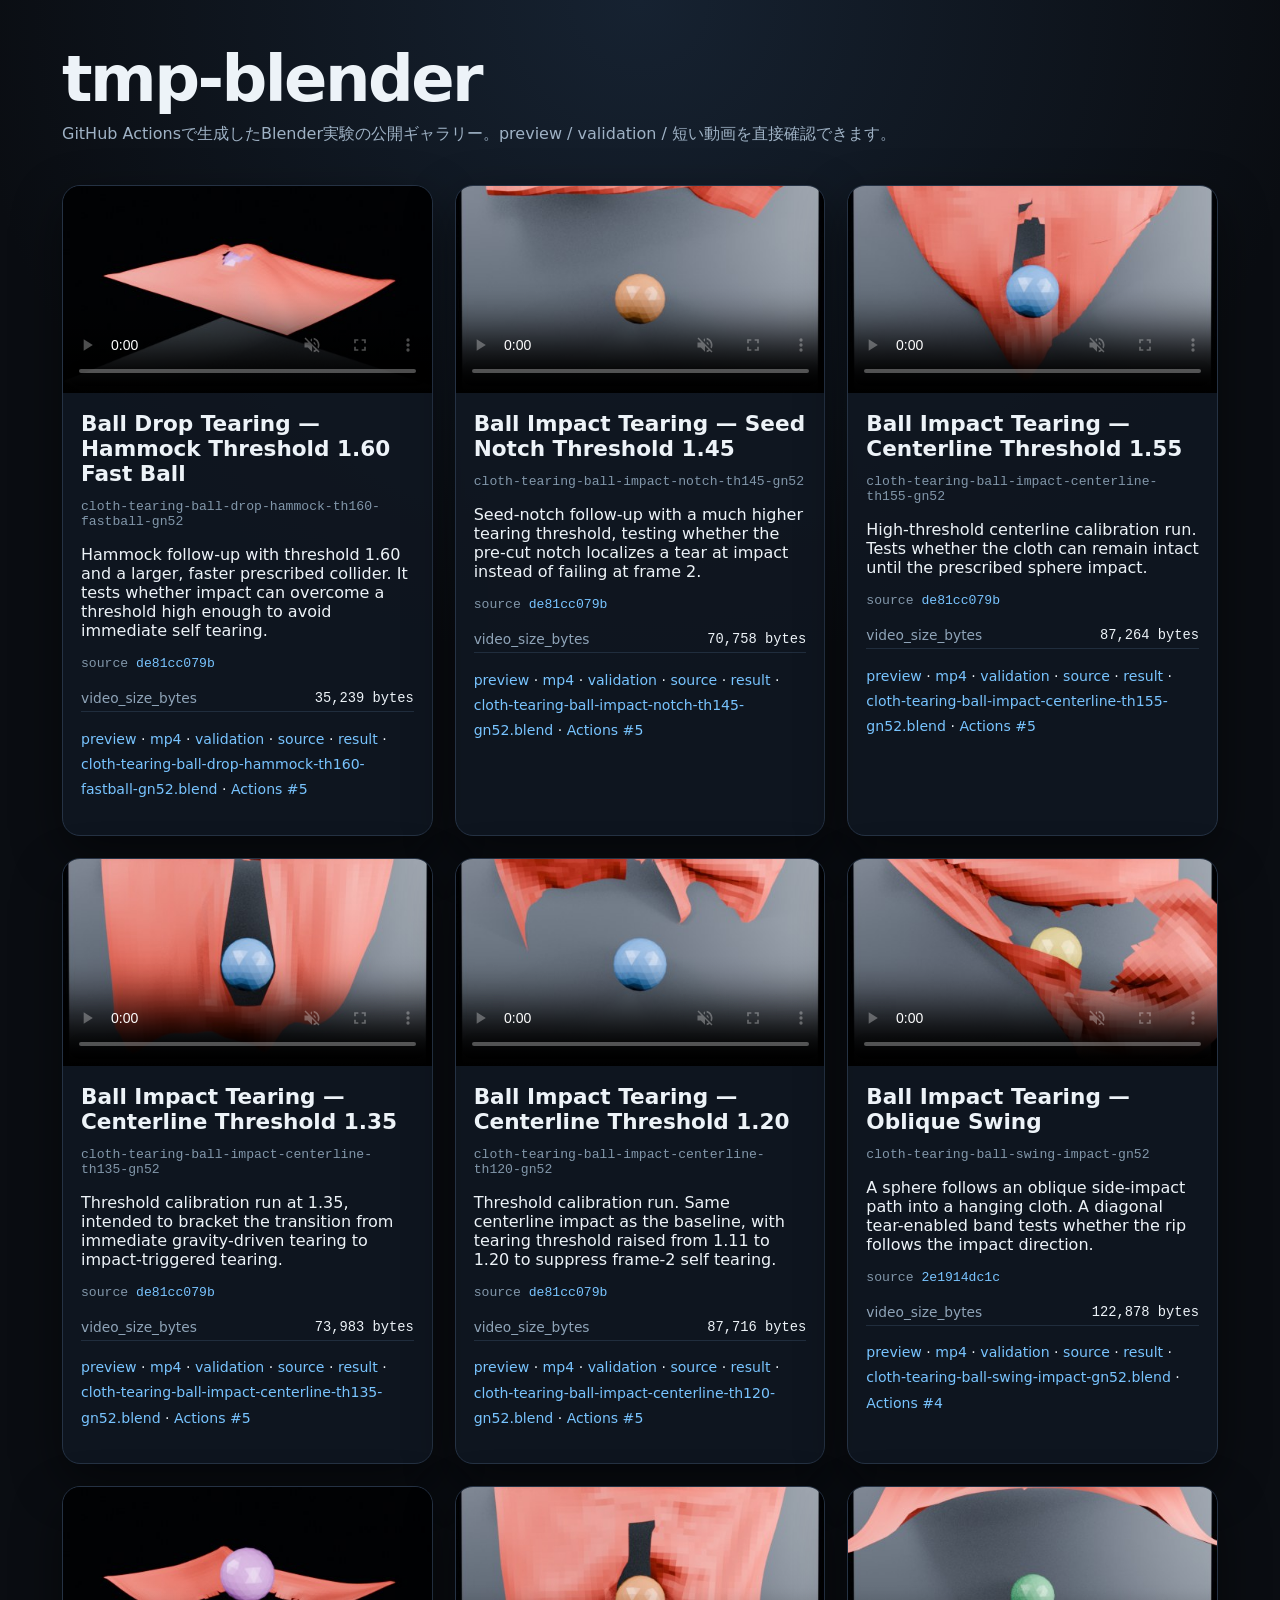
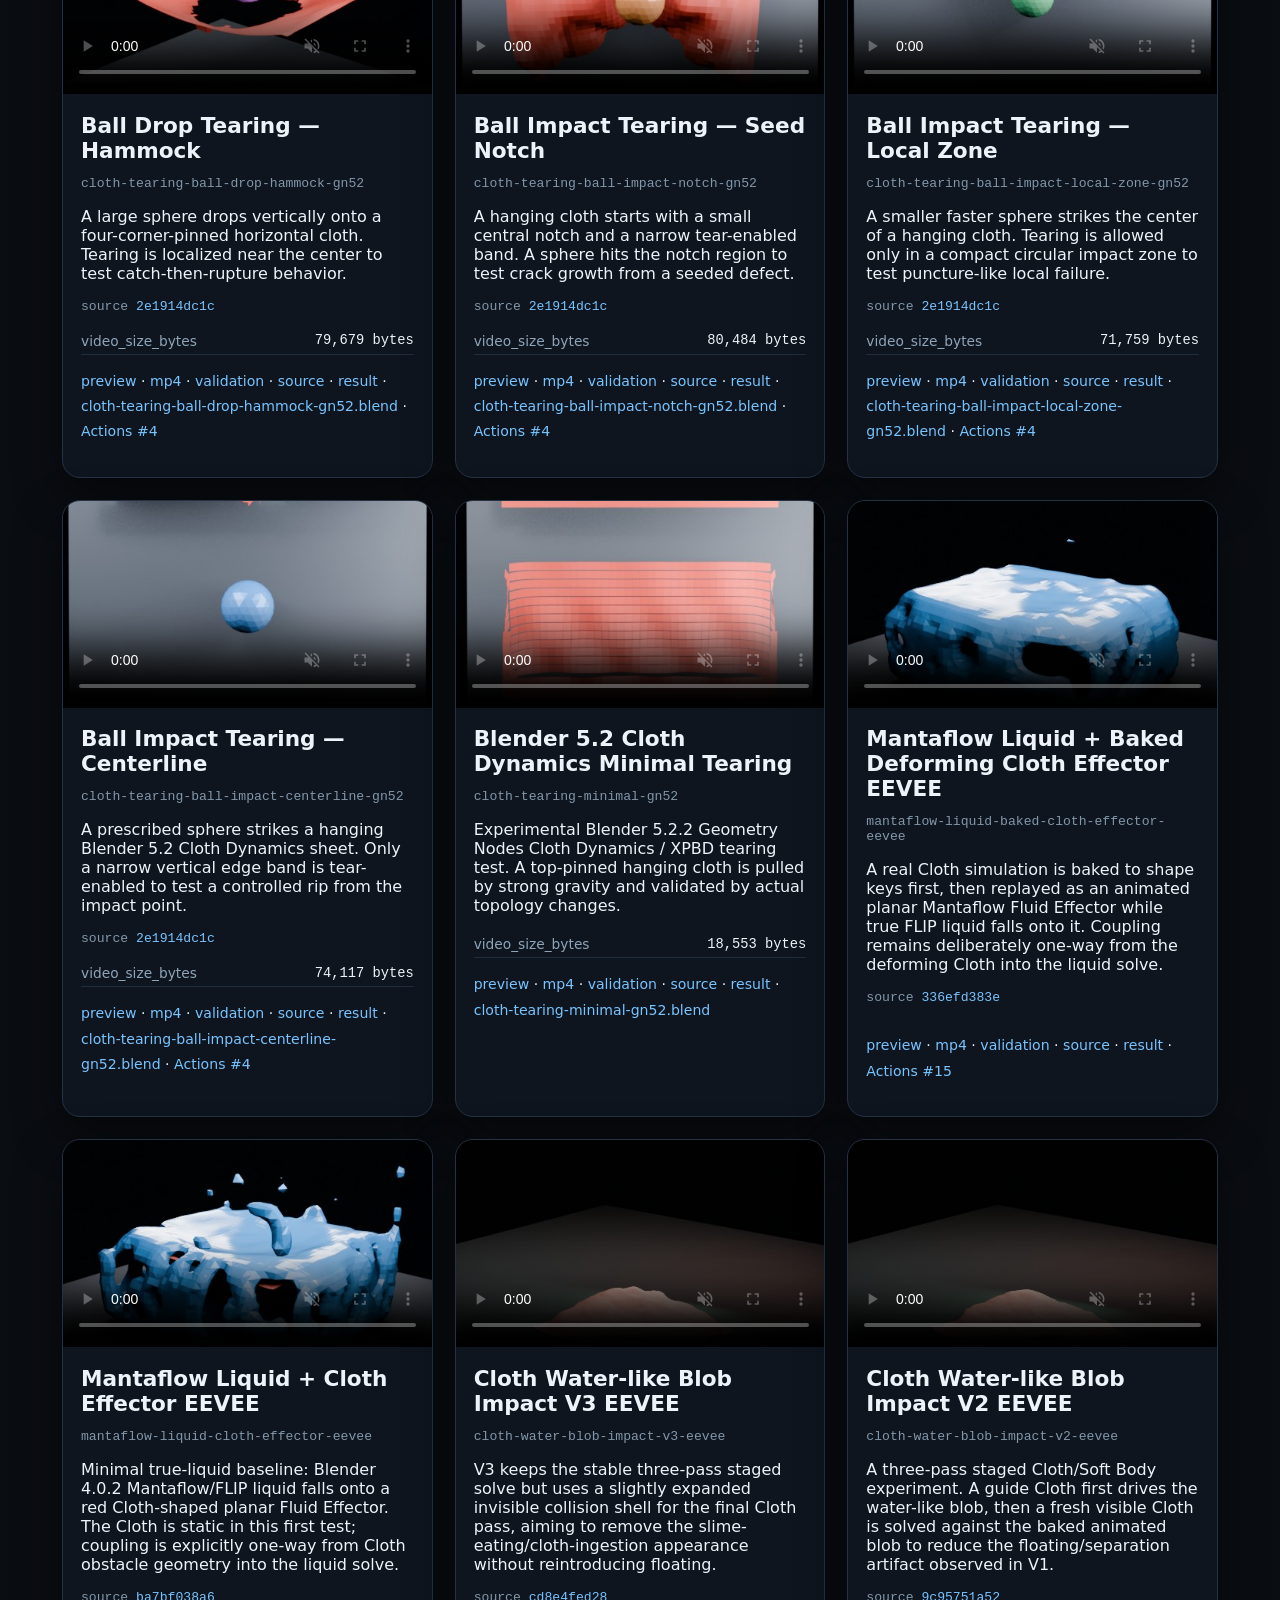
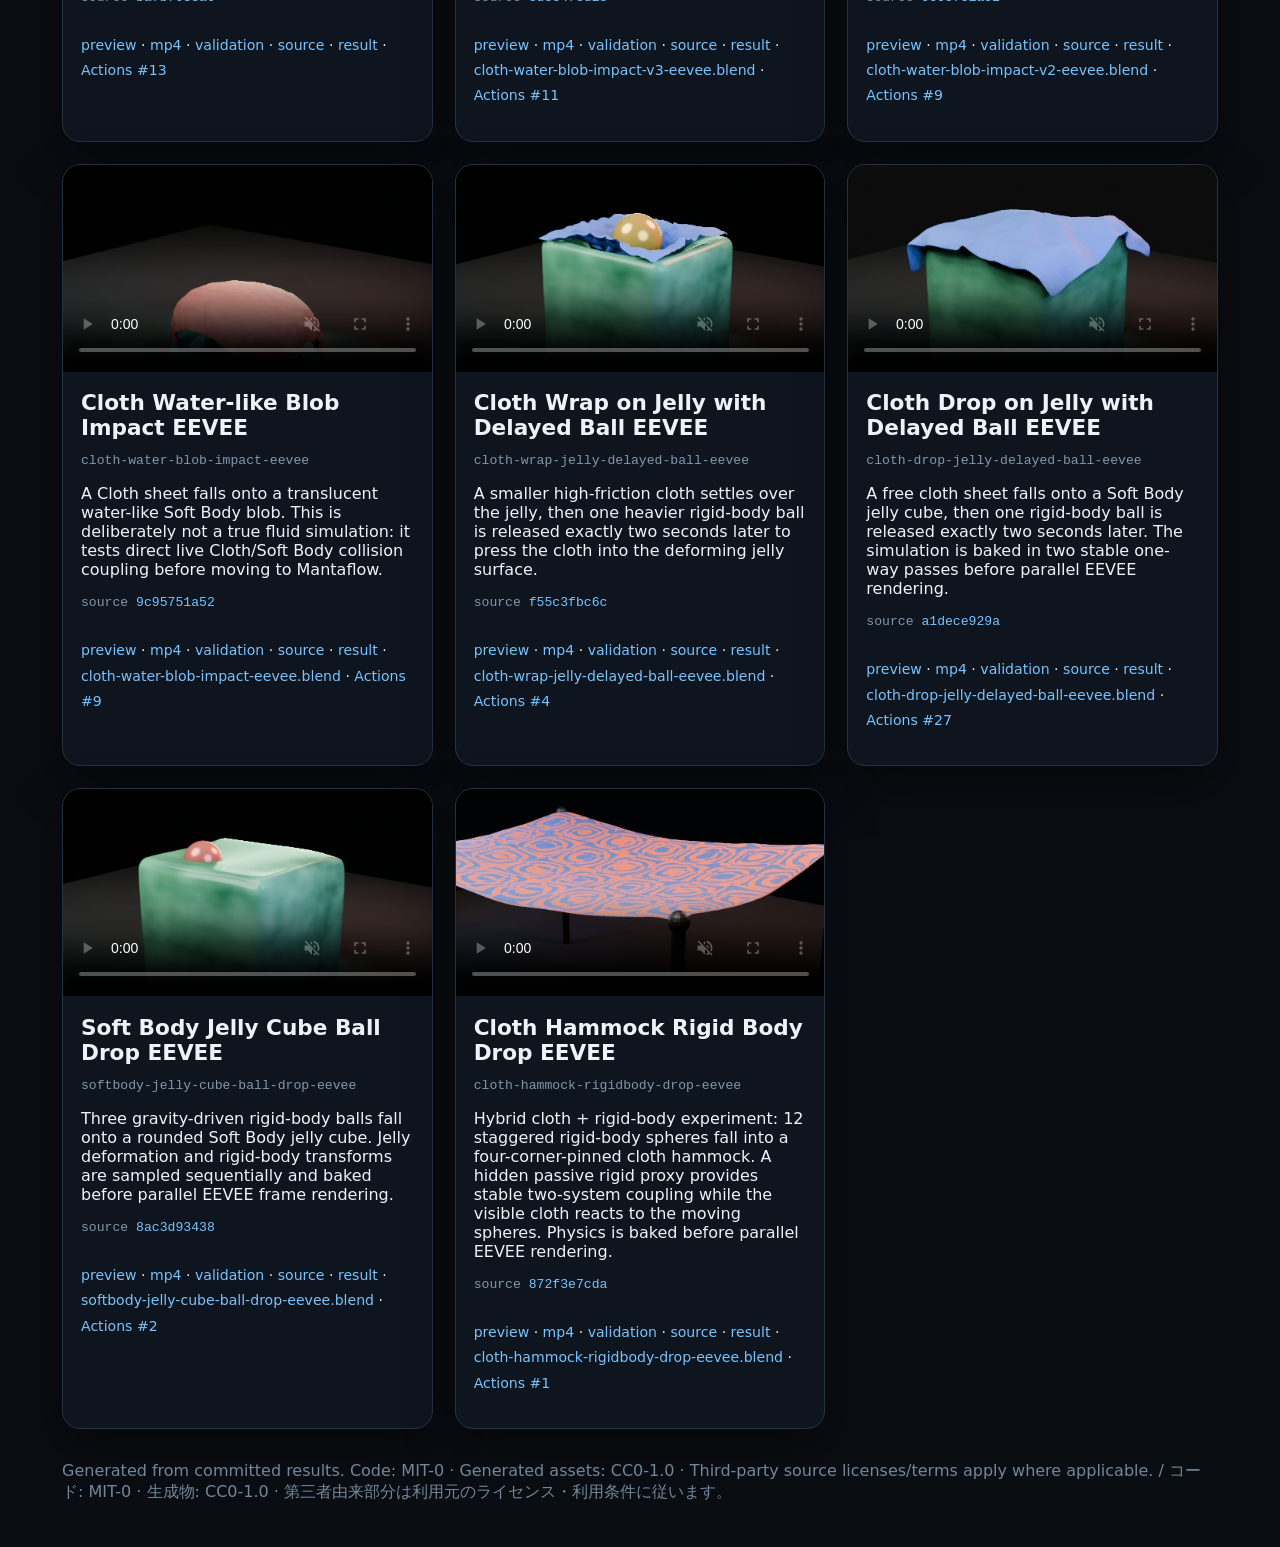
==== commit c446e800: "chore: publish Pages gallery [skip ci]" ====
--- a/docs/index.html
+++ b/docs/index.html
@@ -39,6 +39,66 @@
 <main>
 
         <article class="card">
+          <div class="visual"><video controls muted playsinline preload="metadata" poster="assets/cloth-tearing-ball-drop-hammock-th160-fastball-gn52/preview.jpg"><source src="assets/cloth-tearing-ball-drop-hammock-th160-fastball-gn52/media.mp4" type="video/mp4"></video></div>
+          <div class="body">
+            <h2>Ball Drop Tearing — Hammock Threshold 1.60 Fast Ball</h2>
+            <p class="id">cloth-tearing-ball-drop-hammock-th160-fastball-gn52</p>
+            <p>Hammock follow-up with threshold 1.60 and a larger, faster prescribed collider. It tests whether impact can overcome a threshold high enough to avoid immediate self tearing.</p>
+            <p class="source">source <a href="https://github.com/2rwa/tmp-blender-rigid-cloth/commit/de81cc079b31d67ed67a6047144d9e5860455575">de81cc079b</a></p>
+            <table><tr><th>video_size_bytes</th><td>35,239 bytes</td></tr></table>
+            <p class="links"><a href="assets/cloth-tearing-ball-drop-hammock-th160-fastball-gn52/preview.jpg">preview</a> · <a href="assets/cloth-tearing-ball-drop-hammock-th160-fastball-gn52/media.mp4">mp4</a> · <a href="assets/cloth-tearing-ball-drop-hammock-th160-fastball-gn52/validation.json">validation</a> · <a href="https://github.com/2rwa/tmp-blender-rigid-cloth/tree/main/experiments52/cloth-tearing-ball-drop-hammock-th160-fastball-gn52">source</a> · <a href="https://github.com/2rwa/tmp-blender-rigid-cloth/tree/main/results/cloth-tearing-ball-drop-hammock-th160-fastball-gn52">result</a> · <a href="https://github.com/2rwa/tmp-blender-rigid-cloth/blob/main/results/cloth-tearing-ball-drop-hammock-th160-fastball-gn52/cloth-tearing-ball-drop-hammock-th160-fastball-gn52.blend">cloth-tearing-ball-drop-hammock-th160-fastball-gn52.blend</a> · <a href="https://github.com/2rwa/tmp-blender-rigid-cloth/actions/runs/36414555350">Actions #5</a></p>
+          </div>
+        </article>
+        
+        <article class="card">
+          <div class="visual"><video controls muted playsinline preload="metadata" poster="assets/cloth-tearing-ball-impact-notch-th145-gn52/preview.jpg"><source src="assets/cloth-tearing-ball-impact-notch-th145-gn52/media.mp4" type="video/mp4"></video></div>
+          <div class="body">
+            <h2>Ball Impact Tearing — Seed Notch Threshold 1.45</h2>
+            <p class="id">cloth-tearing-ball-impact-notch-th145-gn52</p>
+            <p>Seed-notch follow-up with a much higher tearing threshold, testing whether the pre-cut notch localizes a tear at impact instead of failing at frame 2.</p>
+            <p class="source">source <a href="https://github.com/2rwa/tmp-blender-rigid-cloth/commit/de81cc079b31d67ed67a6047144d9e5860455575">de81cc079b</a></p>
+            <table><tr><th>video_size_bytes</th><td>70,758 bytes</td></tr></table>
+            <p class="links"><a href="assets/cloth-tearing-ball-impact-notch-th145-gn52/preview.jpg">preview</a> · <a href="assets/cloth-tearing-ball-impact-notch-th145-gn52/media.mp4">mp4</a> · <a href="assets/cloth-tearing-ball-impact-notch-th145-gn52/validation.json">validation</a> · <a href="https://github.com/2rwa/tmp-blender-rigid-cloth/tree/main/experiments52/cloth-tearing-ball-impact-notch-th145-gn52">source</a> · <a href="https://github.com/2rwa/tmp-blender-rigid-cloth/tree/main/results/cloth-tearing-ball-impact-notch-th145-gn52">result</a> · <a href="https://github.com/2rwa/tmp-blender-rigid-cloth/blob/main/results/cloth-tearing-ball-impact-notch-th145-gn52/cloth-tearing-ball-impact-notch-th145-gn52.blend">cloth-tearing-ball-impact-notch-th145-gn52.blend</a> · <a href="https://github.com/2rwa/tmp-blender-rigid-cloth/actions/runs/36414555350">Actions #5</a></p>
+          </div>
+        </article>
+        
+        <article class="card">
+          <div class="visual"><video controls muted playsinline preload="metadata" poster="assets/cloth-tearing-ball-impact-centerline-th155-gn52/preview.jpg"><source src="assets/cloth-tearing-ball-impact-centerline-th155-gn52/media.mp4" type="video/mp4"></video></div>
+          <div class="body">
+            <h2>Ball Impact Tearing — Centerline Threshold 1.55</h2>
+            <p class="id">cloth-tearing-ball-impact-centerline-th155-gn52</p>
+            <p>High-threshold centerline calibration run. Tests whether the cloth can remain intact until the prescribed sphere impact.</p>
+            <p class="source">source <a href="https://github.com/2rwa/tmp-blender-rigid-cloth/commit/de81cc079b31d67ed67a6047144d9e5860455575">de81cc079b</a></p>
+            <table><tr><th>video_size_bytes</th><td>87,264 bytes</td></tr></table>
+            <p class="links"><a href="assets/cloth-tearing-ball-impact-centerline-th155-gn52/preview.jpg">preview</a> · <a href="assets/cloth-tearing-ball-impact-centerline-th155-gn52/media.mp4">mp4</a> · <a href="assets/cloth-tearing-ball-impact-centerline-th155-gn52/validation.json">validation</a> · <a href="https://github.com/2rwa/tmp-blender-rigid-cloth/tree/main/experiments52/cloth-tearing-ball-impact-centerline-th155-gn52">source</a> · <a href="https://github.com/2rwa/tmp-blender-rigid-cloth/tree/main/results/cloth-tearing-ball-impact-centerline-th155-gn52">result</a> · <a href="https://github.com/2rwa/tmp-blender-rigid-cloth/blob/main/results/cloth-tearing-ball-impact-centerline-th155-gn52/cloth-tearing-ball-impact-centerline-th155-gn52.blend">cloth-tearing-ball-impact-centerline-th155-gn52.blend</a> · <a href="https://github.com/2rwa/tmp-blender-rigid-cloth/actions/runs/36414555350">Actions #5</a></p>
+          </div>
+        </article>
+        
+        <article class="card">
+          <div class="visual"><video controls muted playsinline preload="metadata" poster="assets/cloth-tearing-ball-impact-centerline-th135-gn52/preview.jpg"><source src="assets/cloth-tearing-ball-impact-centerline-th135-gn52/media.mp4" type="video/mp4"></video></div>
+          <div class="body">
+            <h2>Ball Impact Tearing — Centerline Threshold 1.35</h2>
+            <p class="id">cloth-tearing-ball-impact-centerline-th135-gn52</p>
+            <p>Threshold calibration run at 1.35, intended to bracket the transition from immediate gravity-driven tearing to impact-triggered tearing.</p>
+            <p class="source">source <a href="https://github.com/2rwa/tmp-blender-rigid-cloth/commit/de81cc079b31d67ed67a6047144d9e5860455575">de81cc079b</a></p>
+            <table><tr><th>video_size_bytes</th><td>73,983 bytes</td></tr></table>
+            <p class="links"><a href="assets/cloth-tearing-ball-impact-centerline-th135-gn52/preview.jpg">preview</a> · <a href="assets/cloth-tearing-ball-impact-centerline-th135-gn52/media.mp4">mp4</a> · <a href="assets/cloth-tearing-ball-impact-centerline-th135-gn52/validation.json">validation</a> · <a href="https://github.com/2rwa/tmp-blender-rigid-cloth/tree/main/experiments52/cloth-tearing-ball-impact-centerline-th135-gn52">source</a> · <a href="https://github.com/2rwa/tmp-blender-rigid-cloth/tree/main/results/cloth-tearing-ball-impact-centerline-th135-gn52">result</a> · <a href="https://github.com/2rwa/tmp-blender-rigid-cloth/blob/main/results/cloth-tearing-ball-impact-centerline-th135-gn52/cloth-tearing-ball-impact-centerline-th135-gn52.blend">cloth-tearing-ball-impact-centerline-th135-gn52.blend</a> · <a href="https://github.com/2rwa/tmp-blender-rigid-cloth/actions/runs/36414555350">Actions #5</a></p>
+          </div>
+        </article>
+        
+        <article class="card">
+          <div class="visual"><video controls muted playsinline preload="metadata" poster="assets/cloth-tearing-ball-impact-centerline-th120-gn52/preview.jpg"><source src="assets/cloth-tearing-ball-impact-centerline-th120-gn52/media.mp4" type="video/mp4"></video></div>
+          <div class="body">
+            <h2>Ball Impact Tearing — Centerline Threshold 1.20</h2>
+            <p class="id">cloth-tearing-ball-impact-centerline-th120-gn52</p>
+            <p>Threshold calibration run. Same centerline impact as the baseline, with tearing threshold raised from 1.11 to 1.20 to suppress frame-2 self tearing.</p>
+            <p class="source">source <a href="https://github.com/2rwa/tmp-blender-rigid-cloth/commit/de81cc079b31d67ed67a6047144d9e5860455575">de81cc079b</a></p>
+            <table><tr><th>video_size_bytes</th><td>87,716 bytes</td></tr></table>
+            <p class="links"><a href="assets/cloth-tearing-ball-impact-centerline-th120-gn52/preview.jpg">preview</a> · <a href="assets/cloth-tearing-ball-impact-centerline-th120-gn52/media.mp4">mp4</a> · <a href="assets/cloth-tearing-ball-impact-centerline-th120-gn52/validation.json">validation</a> · <a href="https://github.com/2rwa/tmp-blender-rigid-cloth/tree/main/experiments52/cloth-tearing-ball-impact-centerline-th120-gn52">source</a> · <a href="https://github.com/2rwa/tmp-blender-rigid-cloth/tree/main/results/cloth-tearing-ball-impact-centerline-th120-gn52">result</a> · <a href="https://github.com/2rwa/tmp-blender-rigid-cloth/blob/main/results/cloth-tearing-ball-impact-centerline-th120-gn52/cloth-tearing-ball-impact-centerline-th120-gn52.blend">cloth-tearing-ball-impact-centerline-th120-gn52.blend</a> · <a href="https://github.com/2rwa/tmp-blender-rigid-cloth/actions/runs/36414555350">Actions #5</a></p>
+          </div>
+        </article>
+        
+        <article class="card">
           <div class="visual"><video controls muted playsinline preload="metadata" poster="assets/cloth-tearing-ball-swing-impact-gn52/preview.jpg"><source src="assets/cloth-tearing-ball-swing-impact-gn52/media.mp4" type="video/mp4"></video></div>
           <div class="body">
             <h2>Ball Impact Tearing — Oblique Swing</h2>
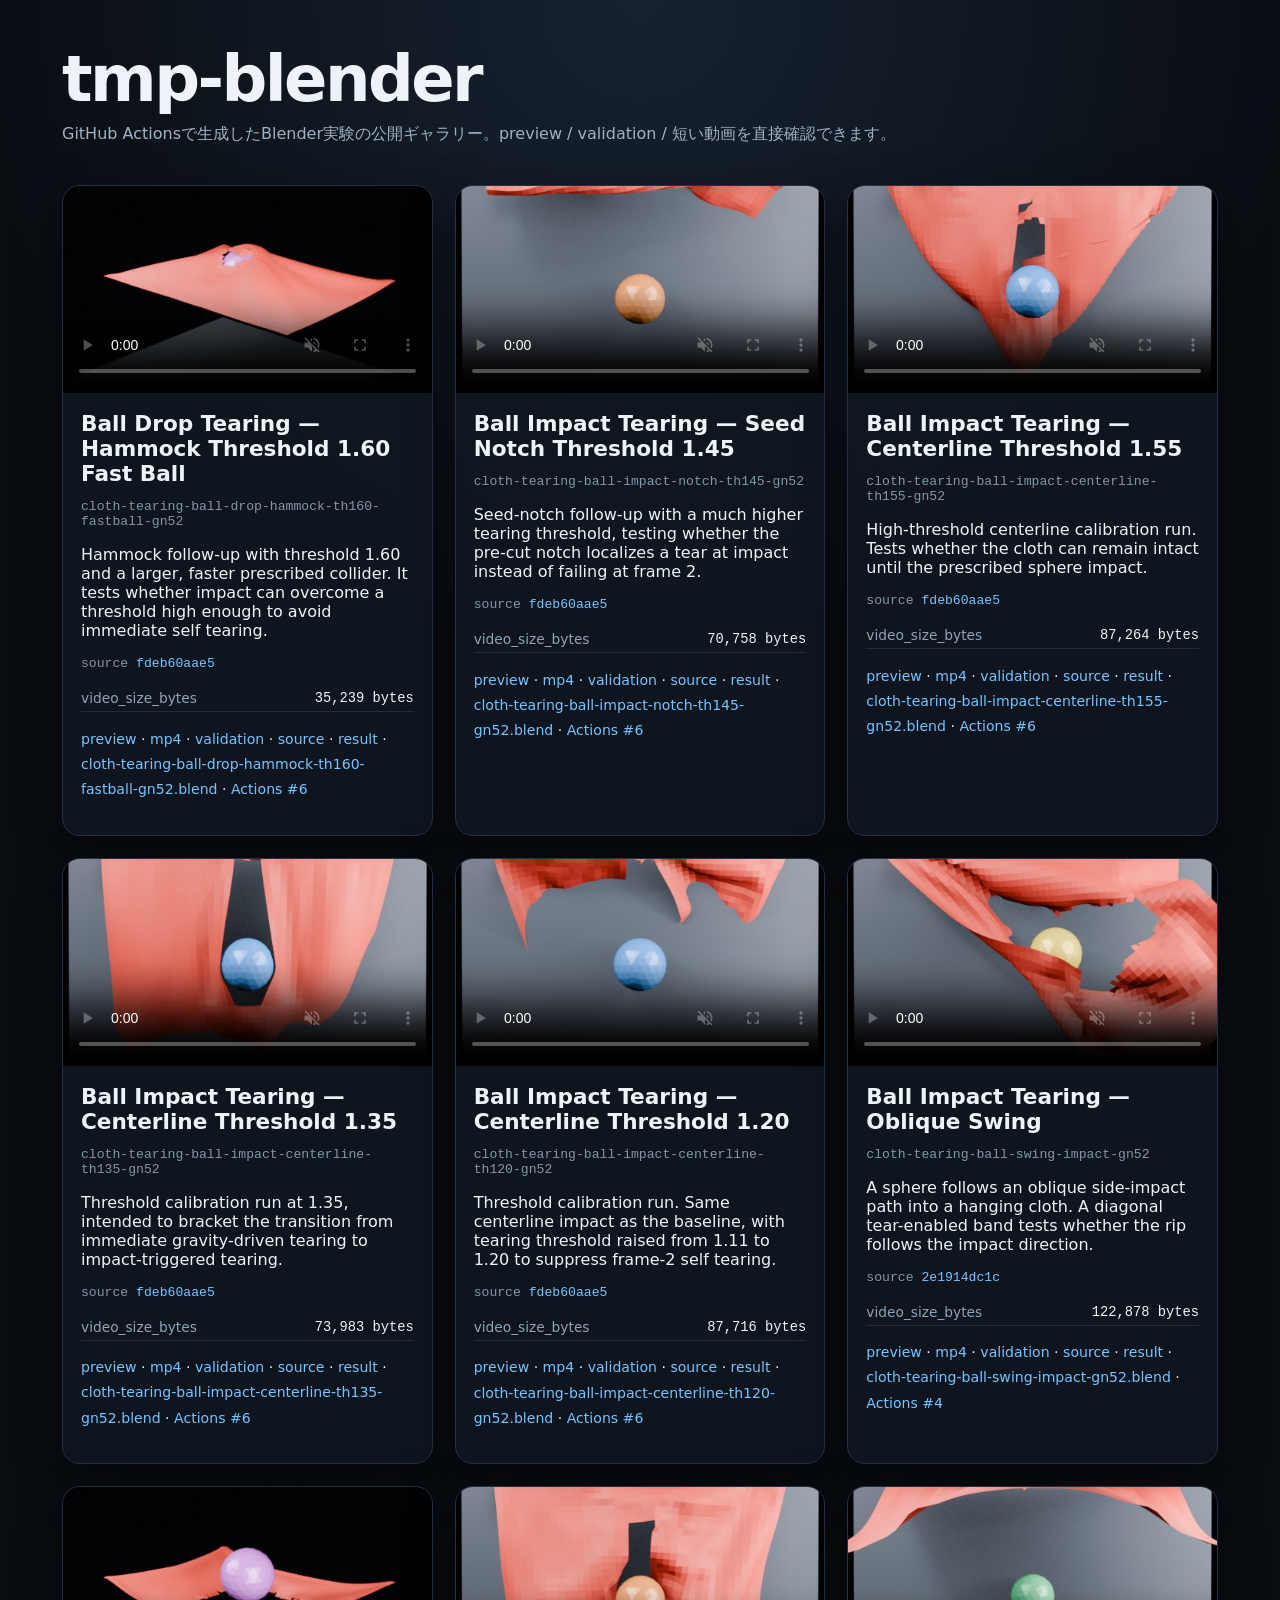
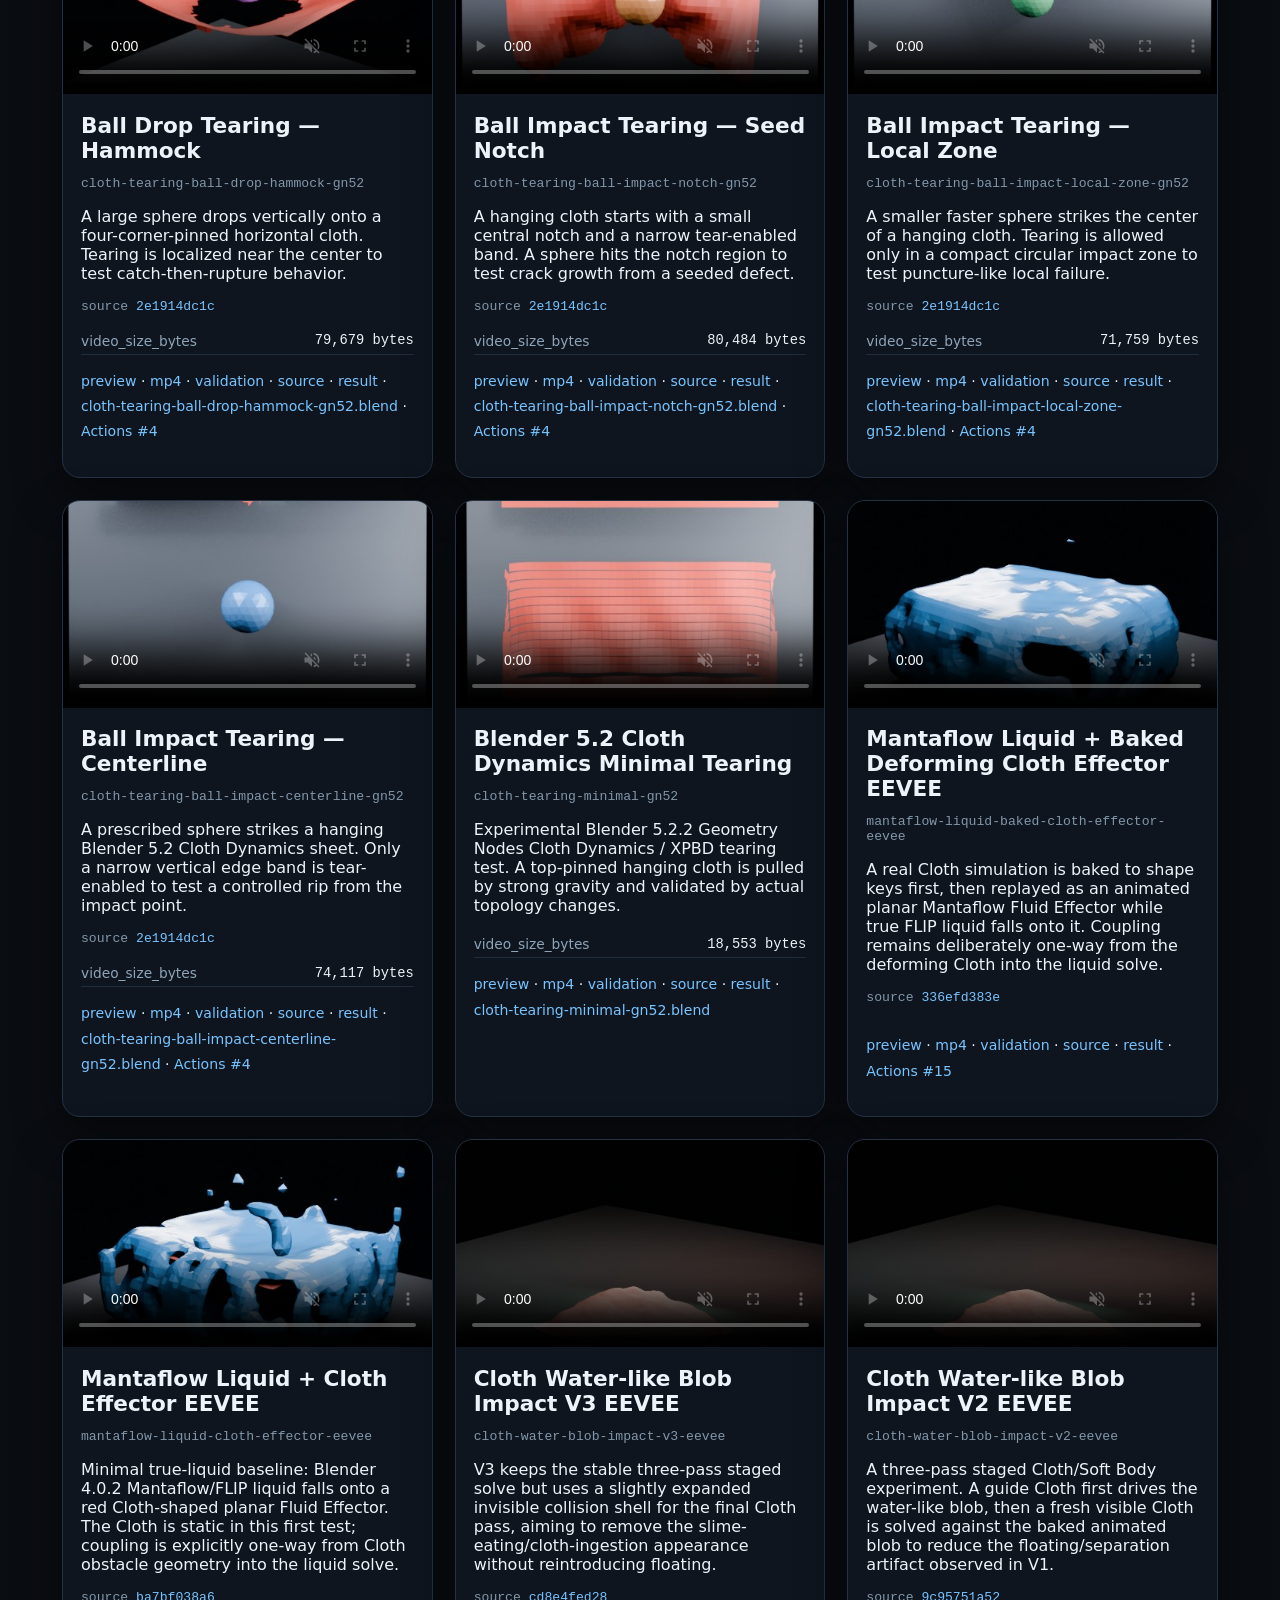
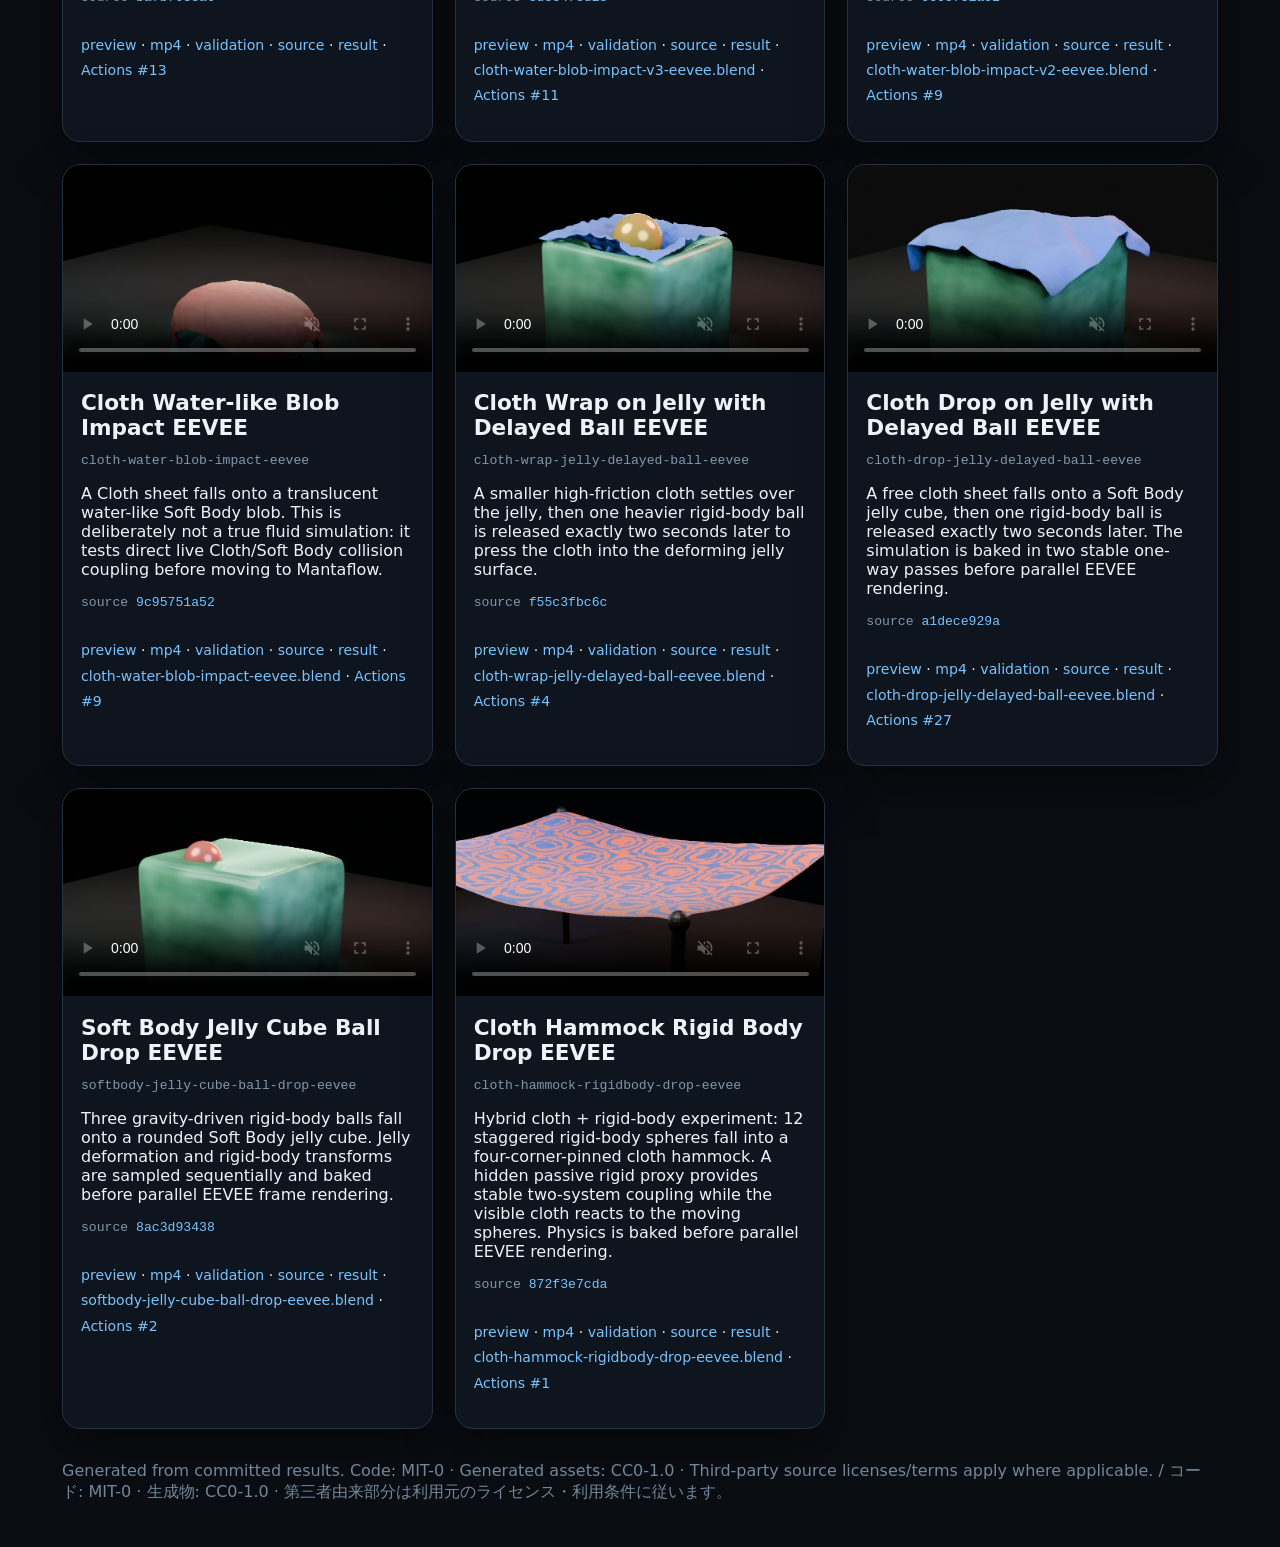
==== commit 2773ec21: "chore: publish Pages gallery [skip ci]" ====
--- a/docs/index.html
+++ b/docs/index.html
@@ -44,9 +44,9 @@
             <h2>Ball Drop Tearing — Hammock Threshold 1.60 Fast Ball</h2>
             <p class="id">cloth-tearing-ball-drop-hammock-th160-fastball-gn52</p>
             <p>Hammock follow-up with threshold 1.60 and a larger, faster prescribed collider. It tests whether impact can overcome a threshold high enough to avoid immediate self tearing.</p>
-            <p class="source">source <a href="https://github.com/2rwa/tmp-blender-rigid-cloth/commit/de81cc079b31d67ed67a6047144d9e5860455575">de81cc079b</a></p>
+            <p class="source">source <a href="https://github.com/2rwa/tmp-blender-rigid-cloth/commit/fdeb60aae5c9d8690f0e91ca944492840a347284">fdeb60aae5</a></p>
             <table><tr><th>video_size_bytes</th><td>35,239 bytes</td></tr></table>
-            <p class="links"><a href="assets/cloth-tearing-ball-drop-hammock-th160-fastball-gn52/preview.jpg">preview</a> · <a href="assets/cloth-tearing-ball-drop-hammock-th160-fastball-gn52/media.mp4">mp4</a> · <a href="assets/cloth-tearing-ball-drop-hammock-th160-fastball-gn52/validation.json">validation</a> · <a href="https://github.com/2rwa/tmp-blender-rigid-cloth/tree/main/experiments52/cloth-tearing-ball-drop-hammock-th160-fastball-gn52">source</a> · <a href="https://github.com/2rwa/tmp-blender-rigid-cloth/tree/main/results/cloth-tearing-ball-drop-hammock-th160-fastball-gn52">result</a> · <a href="https://github.com/2rwa/tmp-blender-rigid-cloth/blob/main/results/cloth-tearing-ball-drop-hammock-th160-fastball-gn52/cloth-tearing-ball-drop-hammock-th160-fastball-gn52.blend">cloth-tearing-ball-drop-hammock-th160-fastball-gn52.blend</a> · <a href="https://github.com/2rwa/tmp-blender-rigid-cloth/actions/runs/36414555350">Actions #5</a></p>
+            <p class="links"><a href="assets/cloth-tearing-ball-drop-hammock-th160-fastball-gn52/preview.jpg">preview</a> · <a href="assets/cloth-tearing-ball-drop-hammock-th160-fastball-gn52/media.mp4">mp4</a> · <a href="assets/cloth-tearing-ball-drop-hammock-th160-fastball-gn52/validation.json">validation</a> · <a href="https://github.com/2rwa/tmp-blender-rigid-cloth/tree/main/experiments52/cloth-tearing-ball-drop-hammock-th160-fastball-gn52">source</a> · <a href="https://github.com/2rwa/tmp-blender-rigid-cloth/tree/main/results/cloth-tearing-ball-drop-hammock-th160-fastball-gn52">result</a> · <a href="https://github.com/2rwa/tmp-blender-rigid-cloth/blob/main/results/cloth-tearing-ball-drop-hammock-th160-fastball-gn52/cloth-tearing-ball-drop-hammock-th160-fastball-gn52.blend">cloth-tearing-ball-drop-hammock-th160-fastball-gn52.blend</a> · <a href="https://github.com/2rwa/tmp-blender-rigid-cloth/actions/runs/36414569236">Actions #6</a></p>
           </div>
         </article>
         
@@ -56,9 +56,9 @@
             <h2>Ball Impact Tearing — Seed Notch Threshold 1.45</h2>
             <p class="id">cloth-tearing-ball-impact-notch-th145-gn52</p>
             <p>Seed-notch follow-up with a much higher tearing threshold, testing whether the pre-cut notch localizes a tear at impact instead of failing at frame 2.</p>
-            <p class="source">source <a href="https://github.com/2rwa/tmp-blender-rigid-cloth/commit/de81cc079b31d67ed67a6047144d9e5860455575">de81cc079b</a></p>
+            <p class="source">source <a href="https://github.com/2rwa/tmp-blender-rigid-cloth/commit/fdeb60aae5c9d8690f0e91ca944492840a347284">fdeb60aae5</a></p>
             <table><tr><th>video_size_bytes</th><td>70,758 bytes</td></tr></table>
-            <p class="links"><a href="assets/cloth-tearing-ball-impact-notch-th145-gn52/preview.jpg">preview</a> · <a href="assets/cloth-tearing-ball-impact-notch-th145-gn52/media.mp4">mp4</a> · <a href="assets/cloth-tearing-ball-impact-notch-th145-gn52/validation.json">validation</a> · <a href="https://github.com/2rwa/tmp-blender-rigid-cloth/tree/main/experiments52/cloth-tearing-ball-impact-notch-th145-gn52">source</a> · <a href="https://github.com/2rwa/tmp-blender-rigid-cloth/tree/main/results/cloth-tearing-ball-impact-notch-th145-gn52">result</a> · <a href="https://github.com/2rwa/tmp-blender-rigid-cloth/blob/main/results/cloth-tearing-ball-impact-notch-th145-gn52/cloth-tearing-ball-impact-notch-th145-gn52.blend">cloth-tearing-ball-impact-notch-th145-gn52.blend</a> · <a href="https://github.com/2rwa/tmp-blender-rigid-cloth/actions/runs/36414555350">Actions #5</a></p>
+            <p class="links"><a href="assets/cloth-tearing-ball-impact-notch-th145-gn52/preview.jpg">preview</a> · <a href="assets/cloth-tearing-ball-impact-notch-th145-gn52/media.mp4">mp4</a> · <a href="assets/cloth-tearing-ball-impact-notch-th145-gn52/validation.json">validation</a> · <a href="https://github.com/2rwa/tmp-blender-rigid-cloth/tree/main/experiments52/cloth-tearing-ball-impact-notch-th145-gn52">source</a> · <a href="https://github.com/2rwa/tmp-blender-rigid-cloth/tree/main/results/cloth-tearing-ball-impact-notch-th145-gn52">result</a> · <a href="https://github.com/2rwa/tmp-blender-rigid-cloth/blob/main/results/cloth-tearing-ball-impact-notch-th145-gn52/cloth-tearing-ball-impact-notch-th145-gn52.blend">cloth-tearing-ball-impact-notch-th145-gn52.blend</a> · <a href="https://github.com/2rwa/tmp-blender-rigid-cloth/actions/runs/36414569236">Actions #6</a></p>
           </div>
         </article>
         
@@ -68,9 +68,9 @@
             <h2>Ball Impact Tearing — Centerline Threshold 1.55</h2>
             <p class="id">cloth-tearing-ball-impact-centerline-th155-gn52</p>
             <p>High-threshold centerline calibration run. Tests whether the cloth can remain intact until the prescribed sphere impact.</p>
-            <p class="source">source <a href="https://github.com/2rwa/tmp-blender-rigid-cloth/commit/de81cc079b31d67ed67a6047144d9e5860455575">de81cc079b</a></p>
+            <p class="source">source <a href="https://github.com/2rwa/tmp-blender-rigid-cloth/commit/fdeb60aae5c9d8690f0e91ca944492840a347284">fdeb60aae5</a></p>
             <table><tr><th>video_size_bytes</th><td>87,264 bytes</td></tr></table>
-            <p class="links"><a href="assets/cloth-tearing-ball-impact-centerline-th155-gn52/preview.jpg">preview</a> · <a href="assets/cloth-tearing-ball-impact-centerline-th155-gn52/media.mp4">mp4</a> · <a href="assets/cloth-tearing-ball-impact-centerline-th155-gn52/validation.json">validation</a> · <a href="https://github.com/2rwa/tmp-blender-rigid-cloth/tree/main/experiments52/cloth-tearing-ball-impact-centerline-th155-gn52">source</a> · <a href="https://github.com/2rwa/tmp-blender-rigid-cloth/tree/main/results/cloth-tearing-ball-impact-centerline-th155-gn52">result</a> · <a href="https://github.com/2rwa/tmp-blender-rigid-cloth/blob/main/results/cloth-tearing-ball-impact-centerline-th155-gn52/cloth-tearing-ball-impact-centerline-th155-gn52.blend">cloth-tearing-ball-impact-centerline-th155-gn52.blend</a> · <a href="https://github.com/2rwa/tmp-blender-rigid-cloth/actions/runs/36414555350">Actions #5</a></p>
+            <p class="links"><a href="assets/cloth-tearing-ball-impact-centerline-th155-gn52/preview.jpg">preview</a> · <a href="assets/cloth-tearing-ball-impact-centerline-th155-gn52/media.mp4">mp4</a> · <a href="assets/cloth-tearing-ball-impact-centerline-th155-gn52/validation.json">validation</a> · <a href="https://github.com/2rwa/tmp-blender-rigid-cloth/tree/main/experiments52/cloth-tearing-ball-impact-centerline-th155-gn52">source</a> · <a href="https://github.com/2rwa/tmp-blender-rigid-cloth/tree/main/results/cloth-tearing-ball-impact-centerline-th155-gn52">result</a> · <a href="https://github.com/2rwa/tmp-blender-rigid-cloth/blob/main/results/cloth-tearing-ball-impact-centerline-th155-gn52/cloth-tearing-ball-impact-centerline-th155-gn52.blend">cloth-tearing-ball-impact-centerline-th155-gn52.blend</a> · <a href="https://github.com/2rwa/tmp-blender-rigid-cloth/actions/runs/36414569236">Actions #6</a></p>
           </div>
         </article>
         
@@ -80,9 +80,9 @@
             <h2>Ball Impact Tearing — Centerline Threshold 1.35</h2>
             <p class="id">cloth-tearing-ball-impact-centerline-th135-gn52</p>
             <p>Threshold calibration run at 1.35, intended to bracket the transition from immediate gravity-driven tearing to impact-triggered tearing.</p>
-            <p class="source">source <a href="https://github.com/2rwa/tmp-blender-rigid-cloth/commit/de81cc079b31d67ed67a6047144d9e5860455575">de81cc079b</a></p>
+            <p class="source">source <a href="https://github.com/2rwa/tmp-blender-rigid-cloth/commit/fdeb60aae5c9d8690f0e91ca944492840a347284">fdeb60aae5</a></p>
             <table><tr><th>video_size_bytes</th><td>73,983 bytes</td></tr></table>
-            <p class="links"><a href="assets/cloth-tearing-ball-impact-centerline-th135-gn52/preview.jpg">preview</a> · <a href="assets/cloth-tearing-ball-impact-centerline-th135-gn52/media.mp4">mp4</a> · <a href="assets/cloth-tearing-ball-impact-centerline-th135-gn52/validation.json">validation</a> · <a href="https://github.com/2rwa/tmp-blender-rigid-cloth/tree/main/experiments52/cloth-tearing-ball-impact-centerline-th135-gn52">source</a> · <a href="https://github.com/2rwa/tmp-blender-rigid-cloth/tree/main/results/cloth-tearing-ball-impact-centerline-th135-gn52">result</a> · <a href="https://github.com/2rwa/tmp-blender-rigid-cloth/blob/main/results/cloth-tearing-ball-impact-centerline-th135-gn52/cloth-tearing-ball-impact-centerline-th135-gn52.blend">cloth-tearing-ball-impact-centerline-th135-gn52.blend</a> · <a href="https://github.com/2rwa/tmp-blender-rigid-cloth/actions/runs/36414555350">Actions #5</a></p>
+            <p class="links"><a href="assets/cloth-tearing-ball-impact-centerline-th135-gn52/preview.jpg">preview</a> · <a href="assets/cloth-tearing-ball-impact-centerline-th135-gn52/media.mp4">mp4</a> · <a href="assets/cloth-tearing-ball-impact-centerline-th135-gn52/validation.json">validation</a> · <a href="https://github.com/2rwa/tmp-blender-rigid-cloth/tree/main/experiments52/cloth-tearing-ball-impact-centerline-th135-gn52">source</a> · <a href="https://github.com/2rwa/tmp-blender-rigid-cloth/tree/main/results/cloth-tearing-ball-impact-centerline-th135-gn52">result</a> · <a href="https://github.com/2rwa/tmp-blender-rigid-cloth/blob/main/results/cloth-tearing-ball-impact-centerline-th135-gn52/cloth-tearing-ball-impact-centerline-th135-gn52.blend">cloth-tearing-ball-impact-centerline-th135-gn52.blend</a> · <a href="https://github.com/2rwa/tmp-blender-rigid-cloth/actions/runs/36414569236">Actions #6</a></p>
           </div>
         </article>
         
@@ -92,9 +92,9 @@
             <h2>Ball Impact Tearing — Centerline Threshold 1.20</h2>
             <p class="id">cloth-tearing-ball-impact-centerline-th120-gn52</p>
             <p>Threshold calibration run. Same centerline impact as the baseline, with tearing threshold raised from 1.11 to 1.20 to suppress frame-2 self tearing.</p>
-            <p class="source">source <a href="https://github.com/2rwa/tmp-blender-rigid-cloth/commit/de81cc079b31d67ed67a6047144d9e5860455575">de81cc079b</a></p>
+            <p class="source">source <a href="https://github.com/2rwa/tmp-blender-rigid-cloth/commit/fdeb60aae5c9d8690f0e91ca944492840a347284">fdeb60aae5</a></p>
             <table><tr><th>video_size_bytes</th><td>87,716 bytes</td></tr></table>
-            <p class="links"><a href="assets/cloth-tearing-ball-impact-centerline-th120-gn52/preview.jpg">preview</a> · <a href="assets/cloth-tearing-ball-impact-centerline-th120-gn52/media.mp4">mp4</a> · <a href="assets/cloth-tearing-ball-impact-centerline-th120-gn52/validation.json">validation</a> · <a href="https://github.com/2rwa/tmp-blender-rigid-cloth/tree/main/experiments52/cloth-tearing-ball-impact-centerline-th120-gn52">source</a> · <a href="https://github.com/2rwa/tmp-blender-rigid-cloth/tree/main/results/cloth-tearing-ball-impact-centerline-th120-gn52">result</a> · <a href="https://github.com/2rwa/tmp-blender-rigid-cloth/blob/main/results/cloth-tearing-ball-impact-centerline-th120-gn52/cloth-tearing-ball-impact-centerline-th120-gn52.blend">cloth-tearing-ball-impact-centerline-th120-gn52.blend</a> · <a href="https://github.com/2rwa/tmp-blender-rigid-cloth/actions/runs/36414555350">Actions #5</a></p>
+            <p class="links"><a href="assets/cloth-tearing-ball-impact-centerline-th120-gn52/preview.jpg">preview</a> · <a href="assets/cloth-tearing-ball-impact-centerline-th120-gn52/media.mp4">mp4</a> · <a href="assets/cloth-tearing-ball-impact-centerline-th120-gn52/validation.json">validation</a> · <a href="https://github.com/2rwa/tmp-blender-rigid-cloth/tree/main/experiments52/cloth-tearing-ball-impact-centerline-th120-gn52">source</a> · <a href="https://github.com/2rwa/tmp-blender-rigid-cloth/tree/main/results/cloth-tearing-ball-impact-centerline-th120-gn52">result</a> · <a href="https://github.com/2rwa/tmp-blender-rigid-cloth/blob/main/results/cloth-tearing-ball-impact-centerline-th120-gn52/cloth-tearing-ball-impact-centerline-th120-gn52.blend">cloth-tearing-ball-impact-centerline-th120-gn52.blend</a> · <a href="https://github.com/2rwa/tmp-blender-rigid-cloth/actions/runs/36414569236">Actions #6</a></p>
           </div>
         </article>
         
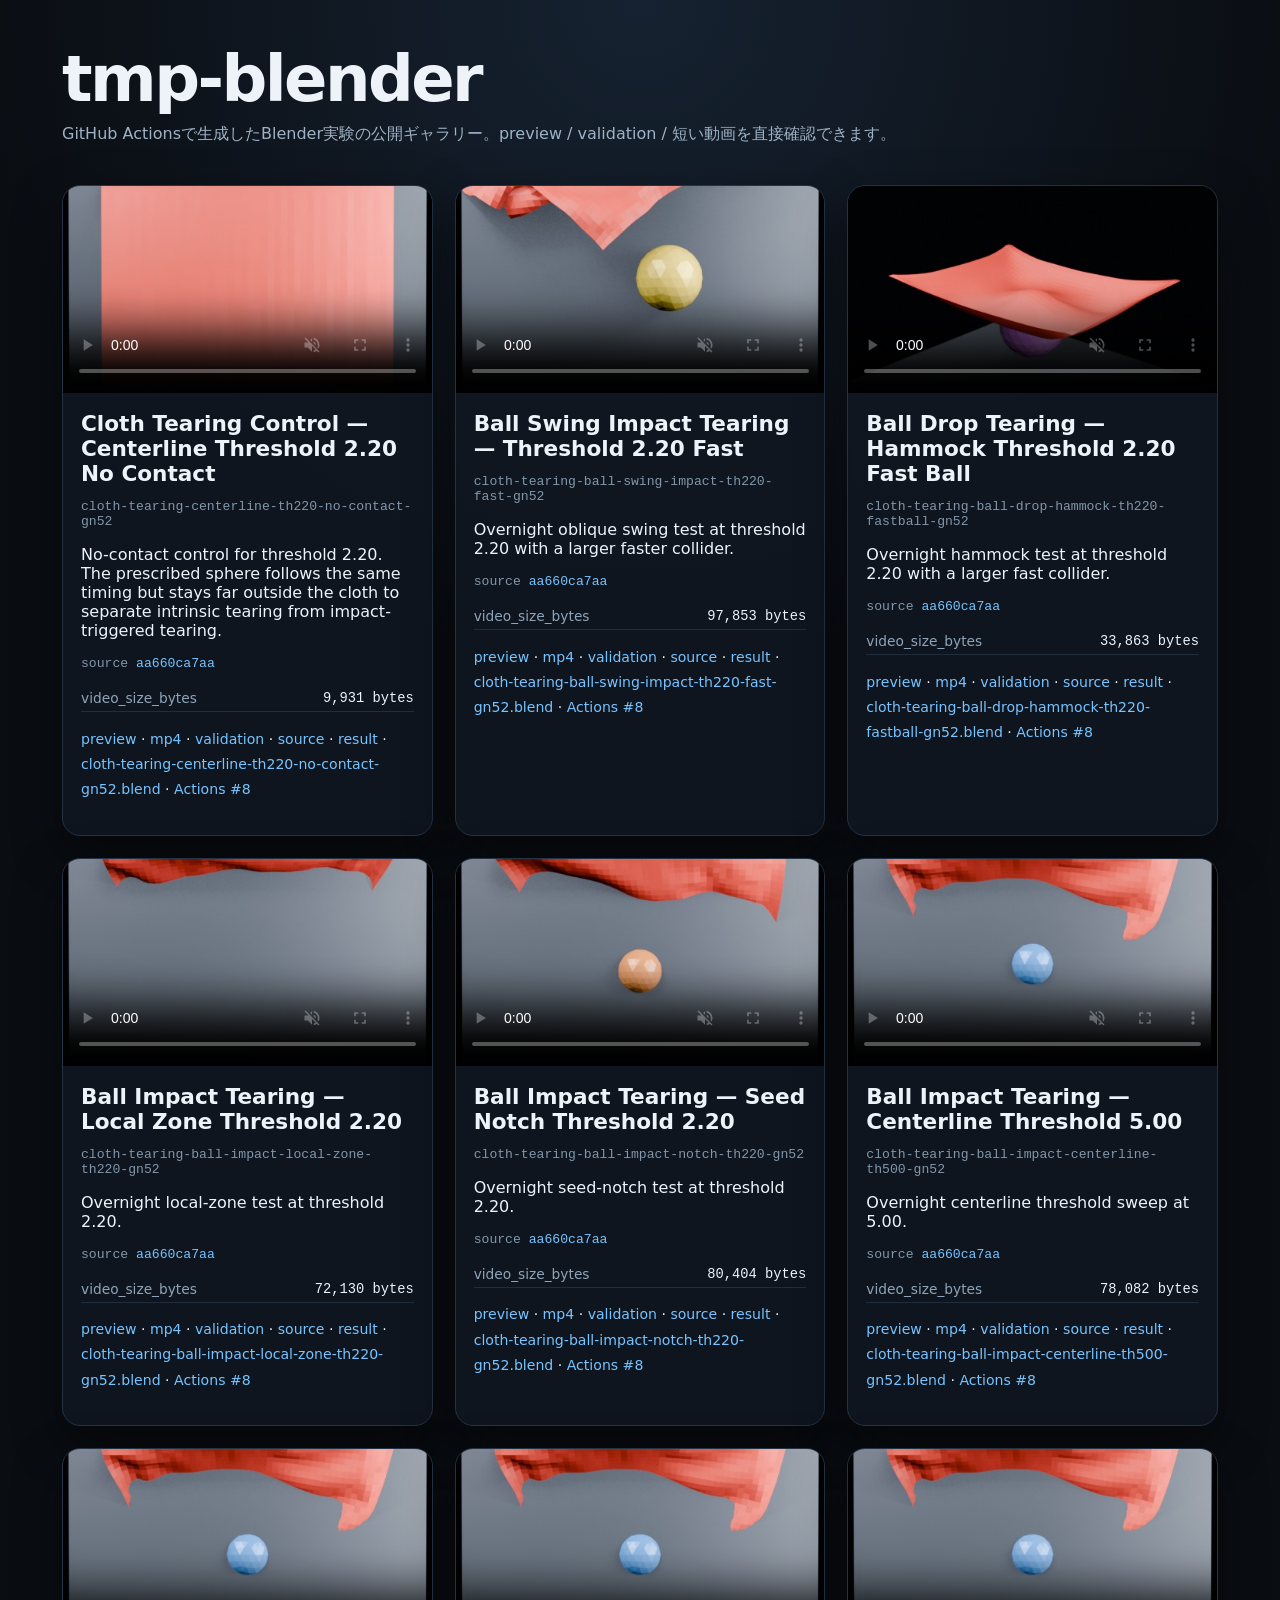
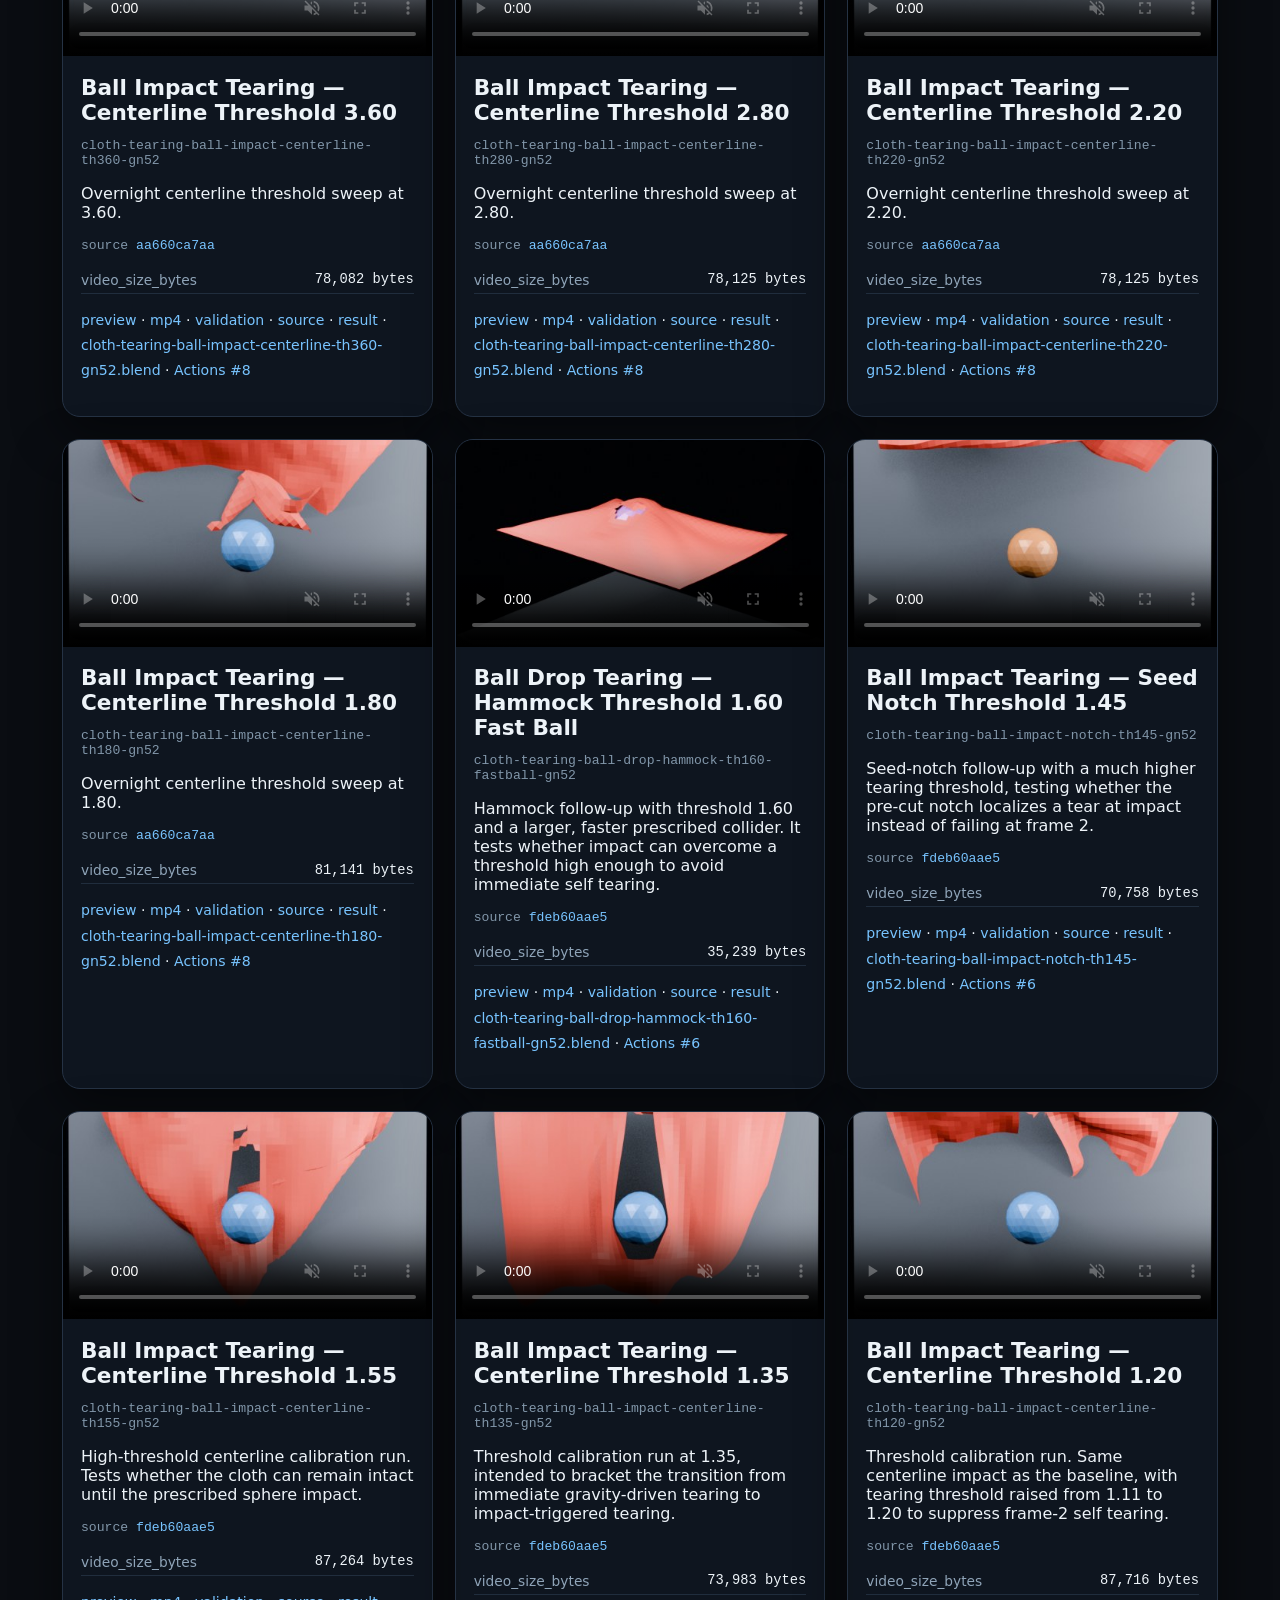
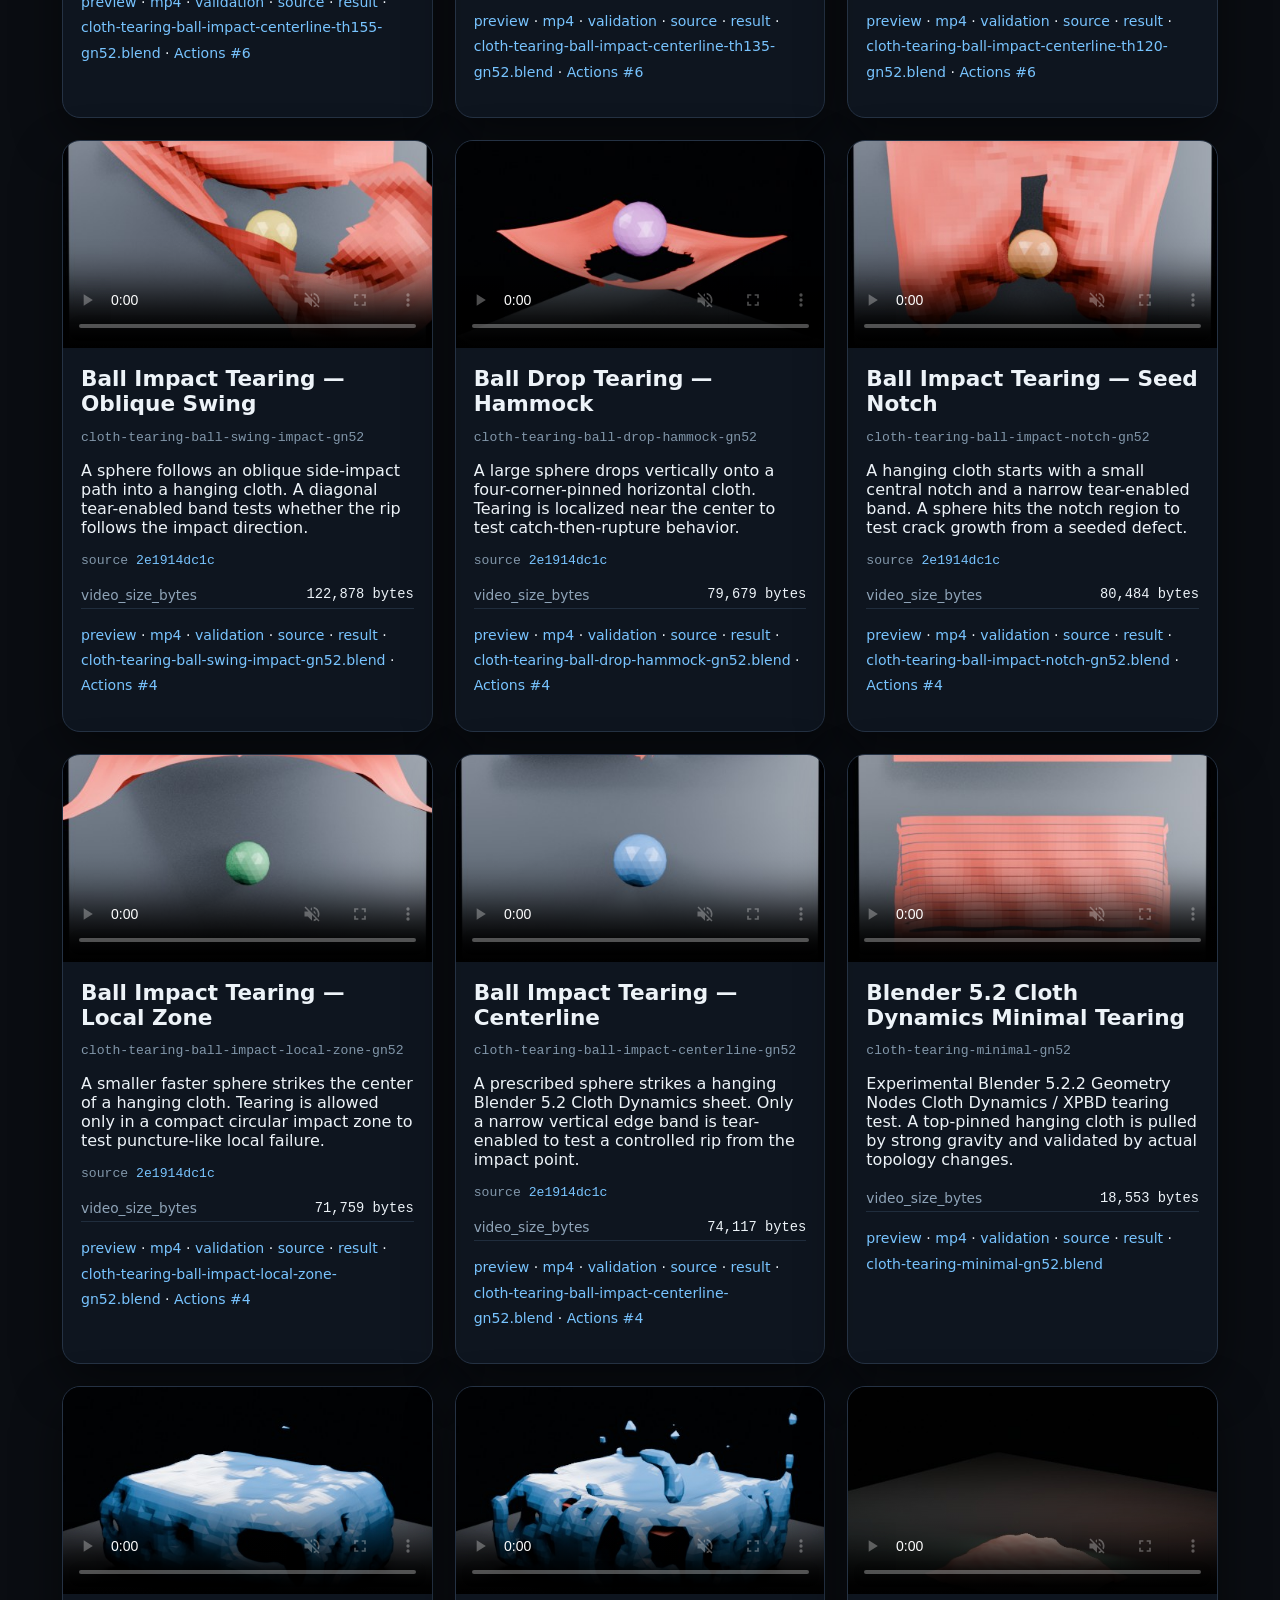
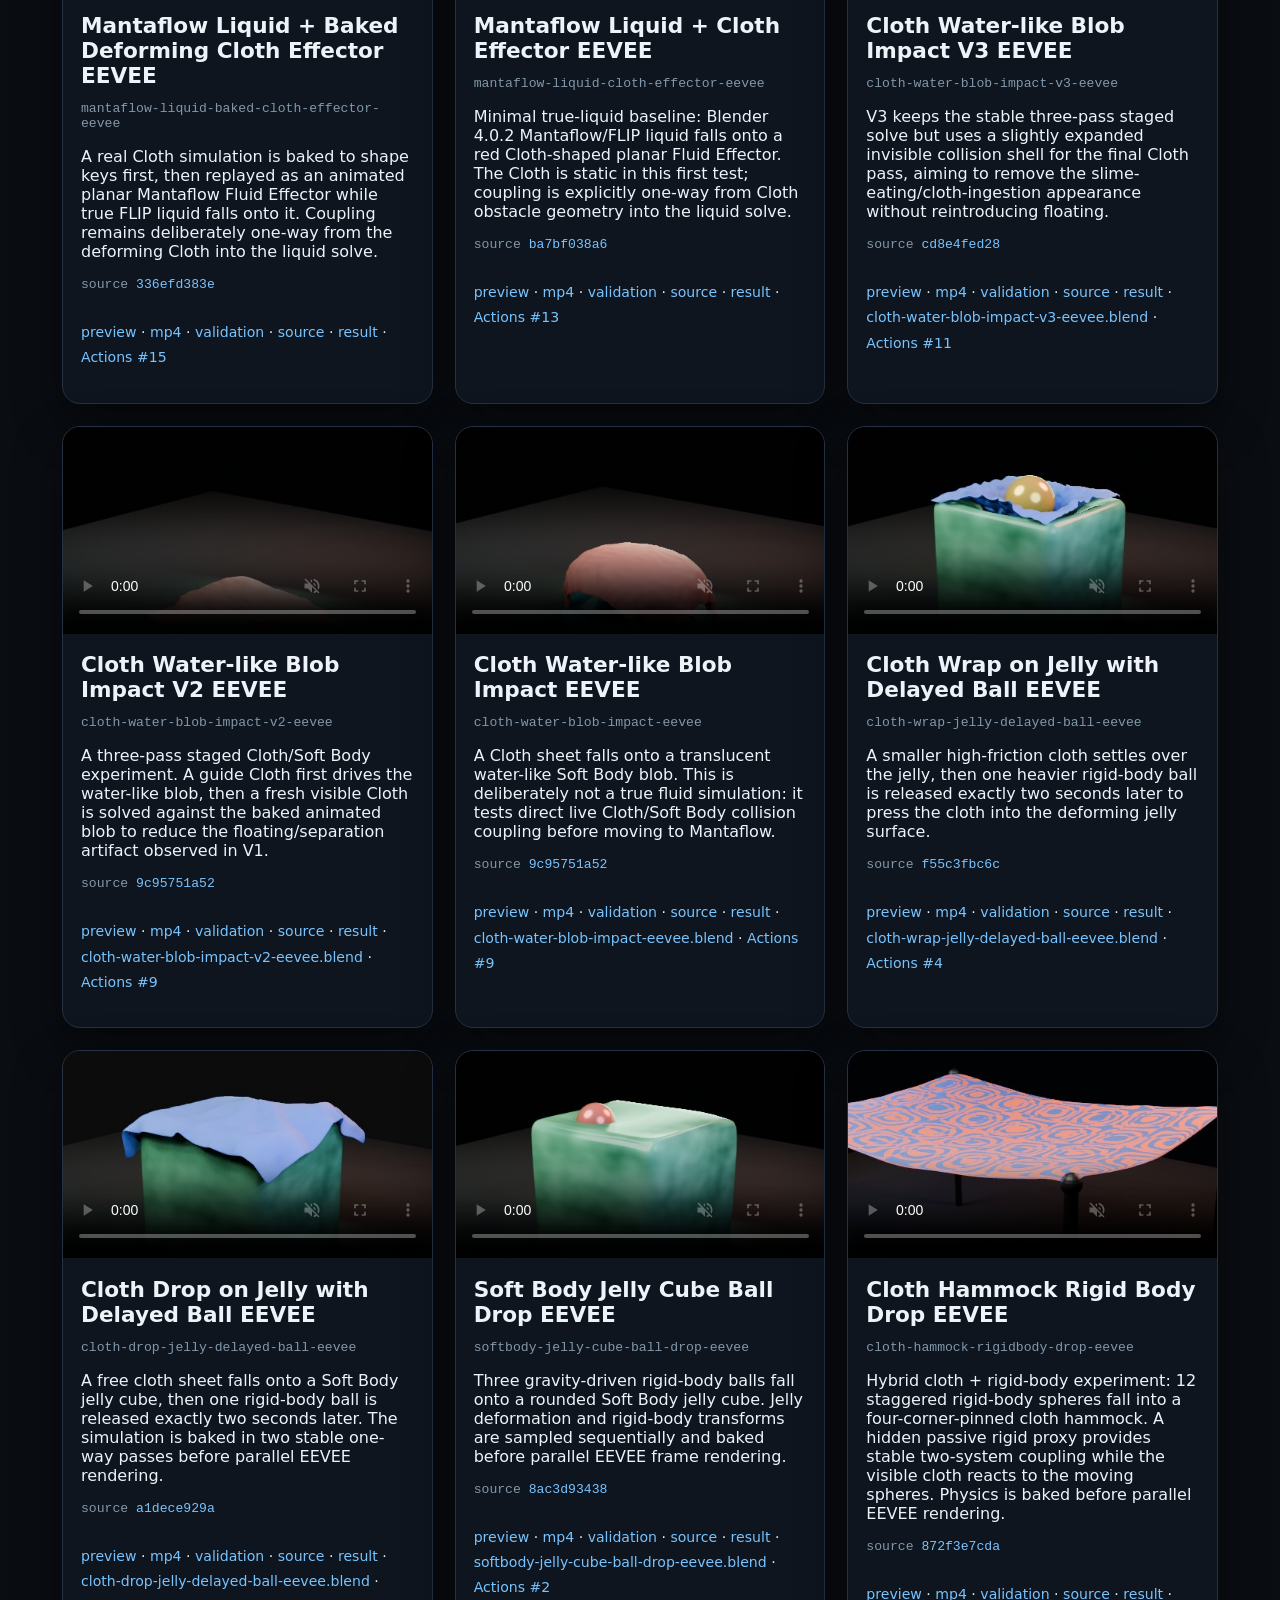
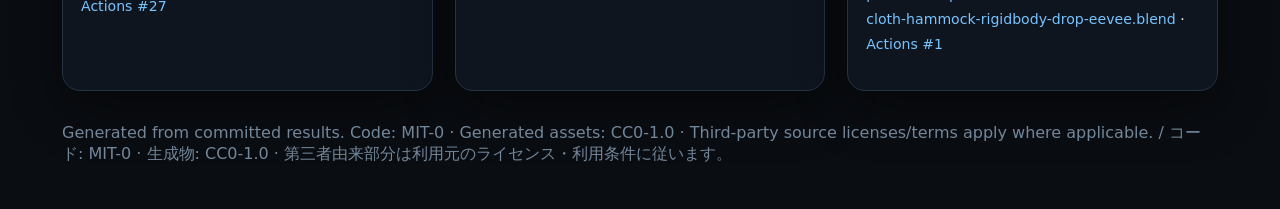
==== commit bae6d7ce: "chore: publish Pages gallery [skip ci]" ====
--- a/docs/index.html
+++ b/docs/index.html
@@ -39,6 +39,126 @@
 <main>
 
         <article class="card">
+          <div class="visual"><video controls muted playsinline preload="metadata" poster="assets/cloth-tearing-centerline-th220-no-contact-gn52/preview.jpg"><source src="assets/cloth-tearing-centerline-th220-no-contact-gn52/media.mp4" type="video/mp4"></video></div>
+          <div class="body">
+            <h2>Cloth Tearing Control — Centerline Threshold 2.20 No Contact</h2>
+            <p class="id">cloth-tearing-centerline-th220-no-contact-gn52</p>
+            <p>No-contact control for threshold 2.20. The prescribed sphere follows the same timing but stays far outside the cloth to separate intrinsic tearing from impact-triggered tearing.</p>
+            <p class="source">source <a href="https://github.com/2rwa/tmp-blender-rigid-cloth/commit/aa660ca7aa9e59dfcbe8a97bfc5ad4fe21ff0664">aa660ca7aa</a></p>
+            <table><tr><th>video_size_bytes</th><td>9,931 bytes</td></tr></table>
+            <p class="links"><a href="assets/cloth-tearing-centerline-th220-no-contact-gn52/preview.jpg">preview</a> · <a href="assets/cloth-tearing-centerline-th220-no-contact-gn52/media.mp4">mp4</a> · <a href="assets/cloth-tearing-centerline-th220-no-contact-gn52/validation.json">validation</a> · <a href="https://github.com/2rwa/tmp-blender-rigid-cloth/tree/main/experiments52/cloth-tearing-centerline-th220-no-contact-gn52">source</a> · <a href="https://github.com/2rwa/tmp-blender-rigid-cloth/tree/main/results/cloth-tearing-centerline-th220-no-contact-gn52">result</a> · <a href="https://github.com/2rwa/tmp-blender-rigid-cloth/blob/main/results/cloth-tearing-centerline-th220-no-contact-gn52/cloth-tearing-centerline-th220-no-contact-gn52.blend">cloth-tearing-centerline-th220-no-contact-gn52.blend</a> · <a href="https://github.com/2rwa/tmp-blender-rigid-cloth/actions/runs/36463210144">Actions #8</a></p>
+          </div>
+        </article>
+        
+        <article class="card">
+          <div class="visual"><video controls muted playsinline preload="metadata" poster="assets/cloth-tearing-ball-swing-impact-th220-fast-gn52/preview.jpg"><source src="assets/cloth-tearing-ball-swing-impact-th220-fast-gn52/media.mp4" type="video/mp4"></video></div>
+          <div class="body">
+            <h2>Ball Swing Impact Tearing — Threshold 2.20 Fast</h2>
+            <p class="id">cloth-tearing-ball-swing-impact-th220-fast-gn52</p>
+            <p>Overnight oblique swing test at threshold 2.20 with a larger faster collider.</p>
+            <p class="source">source <a href="https://github.com/2rwa/tmp-blender-rigid-cloth/commit/aa660ca7aa9e59dfcbe8a97bfc5ad4fe21ff0664">aa660ca7aa</a></p>
+            <table><tr><th>video_size_bytes</th><td>97,853 bytes</td></tr></table>
+            <p class="links"><a href="assets/cloth-tearing-ball-swing-impact-th220-fast-gn52/preview.jpg">preview</a> · <a href="assets/cloth-tearing-ball-swing-impact-th220-fast-gn52/media.mp4">mp4</a> · <a href="assets/cloth-tearing-ball-swing-impact-th220-fast-gn52/validation.json">validation</a> · <a href="https://github.com/2rwa/tmp-blender-rigid-cloth/tree/main/experiments52/cloth-tearing-ball-swing-impact-th220-fast-gn52">source</a> · <a href="https://github.com/2rwa/tmp-blender-rigid-cloth/tree/main/results/cloth-tearing-ball-swing-impact-th220-fast-gn52">result</a> · <a href="https://github.com/2rwa/tmp-blender-rigid-cloth/blob/main/results/cloth-tearing-ball-swing-impact-th220-fast-gn52/cloth-tearing-ball-swing-impact-th220-fast-gn52.blend">cloth-tearing-ball-swing-impact-th220-fast-gn52.blend</a> · <a href="https://github.com/2rwa/tmp-blender-rigid-cloth/actions/runs/36463210144">Actions #8</a></p>
+          </div>
+        </article>
+        
+        <article class="card">
+          <div class="visual"><video controls muted playsinline preload="metadata" poster="assets/cloth-tearing-ball-drop-hammock-th220-fastball-gn52/preview.jpg"><source src="assets/cloth-tearing-ball-drop-hammock-th220-fastball-gn52/media.mp4" type="video/mp4"></video></div>
+          <div class="body">
+            <h2>Ball Drop Tearing — Hammock Threshold 2.20 Fast Ball</h2>
+            <p class="id">cloth-tearing-ball-drop-hammock-th220-fastball-gn52</p>
+            <p>Overnight hammock test at threshold 2.20 with a larger fast collider.</p>
+            <p class="source">source <a href="https://github.com/2rwa/tmp-blender-rigid-cloth/commit/aa660ca7aa9e59dfcbe8a97bfc5ad4fe21ff0664">aa660ca7aa</a></p>
+            <table><tr><th>video_size_bytes</th><td>33,863 bytes</td></tr></table>
+            <p class="links"><a href="assets/cloth-tearing-ball-drop-hammock-th220-fastball-gn52/preview.jpg">preview</a> · <a href="assets/cloth-tearing-ball-drop-hammock-th220-fastball-gn52/media.mp4">mp4</a> · <a href="assets/cloth-tearing-ball-drop-hammock-th220-fastball-gn52/validation.json">validation</a> · <a href="https://github.com/2rwa/tmp-blender-rigid-cloth/tree/main/experiments52/cloth-tearing-ball-drop-hammock-th220-fastball-gn52">source</a> · <a href="https://github.com/2rwa/tmp-blender-rigid-cloth/tree/main/results/cloth-tearing-ball-drop-hammock-th220-fastball-gn52">result</a> · <a href="https://github.com/2rwa/tmp-blender-rigid-cloth/blob/main/results/cloth-tearing-ball-drop-hammock-th220-fastball-gn52/cloth-tearing-ball-drop-hammock-th220-fastball-gn52.blend">cloth-tearing-ball-drop-hammock-th220-fastball-gn52.blend</a> · <a href="https://github.com/2rwa/tmp-blender-rigid-cloth/actions/runs/36463210144">Actions #8</a></p>
+          </div>
+        </article>
+        
+        <article class="card">
+          <div class="visual"><video controls muted playsinline preload="metadata" poster="assets/cloth-tearing-ball-impact-local-zone-th220-gn52/preview.jpg"><source src="assets/cloth-tearing-ball-impact-local-zone-th220-gn52/media.mp4" type="video/mp4"></video></div>
+          <div class="body">
+            <h2>Ball Impact Tearing — Local Zone Threshold 2.20</h2>
+            <p class="id">cloth-tearing-ball-impact-local-zone-th220-gn52</p>
+            <p>Overnight local-zone test at threshold 2.20.</p>
+            <p class="source">source <a href="https://github.com/2rwa/tmp-blender-rigid-cloth/commit/aa660ca7aa9e59dfcbe8a97bfc5ad4fe21ff0664">aa660ca7aa</a></p>
+            <table><tr><th>video_size_bytes</th><td>72,130 bytes</td></tr></table>
+            <p class="links"><a href="assets/cloth-tearing-ball-impact-local-zone-th220-gn52/preview.jpg">preview</a> · <a href="assets/cloth-tearing-ball-impact-local-zone-th220-gn52/media.mp4">mp4</a> · <a href="assets/cloth-tearing-ball-impact-local-zone-th220-gn52/validation.json">validation</a> · <a href="https://github.com/2rwa/tmp-blender-rigid-cloth/tree/main/experiments52/cloth-tearing-ball-impact-local-zone-th220-gn52">source</a> · <a href="https://github.com/2rwa/tmp-blender-rigid-cloth/tree/main/results/cloth-tearing-ball-impact-local-zone-th220-gn52">result</a> · <a href="https://github.com/2rwa/tmp-blender-rigid-cloth/blob/main/results/cloth-tearing-ball-impact-local-zone-th220-gn52/cloth-tearing-ball-impact-local-zone-th220-gn52.blend">cloth-tearing-ball-impact-local-zone-th220-gn52.blend</a> · <a href="https://github.com/2rwa/tmp-blender-rigid-cloth/actions/runs/36463210144">Actions #8</a></p>
+          </div>
+        </article>
+        
+        <article class="card">
+          <div class="visual"><video controls muted playsinline preload="metadata" poster="assets/cloth-tearing-ball-impact-notch-th220-gn52/preview.jpg"><source src="assets/cloth-tearing-ball-impact-notch-th220-gn52/media.mp4" type="video/mp4"></video></div>
+          <div class="body">
+            <h2>Ball Impact Tearing — Seed Notch Threshold 2.20</h2>
+            <p class="id">cloth-tearing-ball-impact-notch-th220-gn52</p>
+            <p>Overnight seed-notch test at threshold 2.20.</p>
+            <p class="source">source <a href="https://github.com/2rwa/tmp-blender-rigid-cloth/commit/aa660ca7aa9e59dfcbe8a97bfc5ad4fe21ff0664">aa660ca7aa</a></p>
+            <table><tr><th>video_size_bytes</th><td>80,404 bytes</td></tr></table>
+            <p class="links"><a href="assets/cloth-tearing-ball-impact-notch-th220-gn52/preview.jpg">preview</a> · <a href="assets/cloth-tearing-ball-impact-notch-th220-gn52/media.mp4">mp4</a> · <a href="assets/cloth-tearing-ball-impact-notch-th220-gn52/validation.json">validation</a> · <a href="https://github.com/2rwa/tmp-blender-rigid-cloth/tree/main/experiments52/cloth-tearing-ball-impact-notch-th220-gn52">source</a> · <a href="https://github.com/2rwa/tmp-blender-rigid-cloth/tree/main/results/cloth-tearing-ball-impact-notch-th220-gn52">result</a> · <a href="https://github.com/2rwa/tmp-blender-rigid-cloth/blob/main/results/cloth-tearing-ball-impact-notch-th220-gn52/cloth-tearing-ball-impact-notch-th220-gn52.blend">cloth-tearing-ball-impact-notch-th220-gn52.blend</a> · <a href="https://github.com/2rwa/tmp-blender-rigid-cloth/actions/runs/36463210144">Actions #8</a></p>
+          </div>
+        </article>
+        
+        <article class="card">
+          <div class="visual"><video controls muted playsinline preload="metadata" poster="assets/cloth-tearing-ball-impact-centerline-th500-gn52/preview.jpg"><source src="assets/cloth-tearing-ball-impact-centerline-th500-gn52/media.mp4" type="video/mp4"></video></div>
+          <div class="body">
+            <h2>Ball Impact Tearing — Centerline Threshold 5.00</h2>
+            <p class="id">cloth-tearing-ball-impact-centerline-th500-gn52</p>
+            <p>Overnight centerline threshold sweep at 5.00.</p>
+            <p class="source">source <a href="https://github.com/2rwa/tmp-blender-rigid-cloth/commit/aa660ca7aa9e59dfcbe8a97bfc5ad4fe21ff0664">aa660ca7aa</a></p>
+            <table><tr><th>video_size_bytes</th><td>78,082 bytes</td></tr></table>
+            <p class="links"><a href="assets/cloth-tearing-ball-impact-centerline-th500-gn52/preview.jpg">preview</a> · <a href="assets/cloth-tearing-ball-impact-centerline-th500-gn52/media.mp4">mp4</a> · <a href="assets/cloth-tearing-ball-impact-centerline-th500-gn52/validation.json">validation</a> · <a href="https://github.com/2rwa/tmp-blender-rigid-cloth/tree/main/experiments52/cloth-tearing-ball-impact-centerline-th500-gn52">source</a> · <a href="https://github.com/2rwa/tmp-blender-rigid-cloth/tree/main/results/cloth-tearing-ball-impact-centerline-th500-gn52">result</a> · <a href="https://github.com/2rwa/tmp-blender-rigid-cloth/blob/main/results/cloth-tearing-ball-impact-centerline-th500-gn52/cloth-tearing-ball-impact-centerline-th500-gn52.blend">cloth-tearing-ball-impact-centerline-th500-gn52.blend</a> · <a href="https://github.com/2rwa/tmp-blender-rigid-cloth/actions/runs/36463210144">Actions #8</a></p>
+          </div>
+        </article>
+        
+        <article class="card">
+          <div class="visual"><video controls muted playsinline preload="metadata" poster="assets/cloth-tearing-ball-impact-centerline-th360-gn52/preview.jpg"><source src="assets/cloth-tearing-ball-impact-centerline-th360-gn52/media.mp4" type="video/mp4"></video></div>
+          <div class="body">
+            <h2>Ball Impact Tearing — Centerline Threshold 3.60</h2>
+            <p class="id">cloth-tearing-ball-impact-centerline-th360-gn52</p>
+            <p>Overnight centerline threshold sweep at 3.60.</p>
+            <p class="source">source <a href="https://github.com/2rwa/tmp-blender-rigid-cloth/commit/aa660ca7aa9e59dfcbe8a97bfc5ad4fe21ff0664">aa660ca7aa</a></p>
+            <table><tr><th>video_size_bytes</th><td>78,082 bytes</td></tr></table>
+            <p class="links"><a href="assets/cloth-tearing-ball-impact-centerline-th360-gn52/preview.jpg">preview</a> · <a href="assets/cloth-tearing-ball-impact-centerline-th360-gn52/media.mp4">mp4</a> · <a href="assets/cloth-tearing-ball-impact-centerline-th360-gn52/validation.json">validation</a> · <a href="https://github.com/2rwa/tmp-blender-rigid-cloth/tree/main/experiments52/cloth-tearing-ball-impact-centerline-th360-gn52">source</a> · <a href="https://github.com/2rwa/tmp-blender-rigid-cloth/tree/main/results/cloth-tearing-ball-impact-centerline-th360-gn52">result</a> · <a href="https://github.com/2rwa/tmp-blender-rigid-cloth/blob/main/results/cloth-tearing-ball-impact-centerline-th360-gn52/cloth-tearing-ball-impact-centerline-th360-gn52.blend">cloth-tearing-ball-impact-centerline-th360-gn52.blend</a> · <a href="https://github.com/2rwa/tmp-blender-rigid-cloth/actions/runs/36463210144">Actions #8</a></p>
+          </div>
+        </article>
+        
+        <article class="card">
+          <div class="visual"><video controls muted playsinline preload="metadata" poster="assets/cloth-tearing-ball-impact-centerline-th280-gn52/preview.jpg"><source src="assets/cloth-tearing-ball-impact-centerline-th280-gn52/media.mp4" type="video/mp4"></video></div>
+          <div class="body">
+            <h2>Ball Impact Tearing — Centerline Threshold 2.80</h2>
+            <p class="id">cloth-tearing-ball-impact-centerline-th280-gn52</p>
+            <p>Overnight centerline threshold sweep at 2.80.</p>
+            <p class="source">source <a href="https://github.com/2rwa/tmp-blender-rigid-cloth/commit/aa660ca7aa9e59dfcbe8a97bfc5ad4fe21ff0664">aa660ca7aa</a></p>
+            <table><tr><th>video_size_bytes</th><td>78,125 bytes</td></tr></table>
+            <p class="links"><a href="assets/cloth-tearing-ball-impact-centerline-th280-gn52/preview.jpg">preview</a> · <a href="assets/cloth-tearing-ball-impact-centerline-th280-gn52/media.mp4">mp4</a> · <a href="assets/cloth-tearing-ball-impact-centerline-th280-gn52/validation.json">validation</a> · <a href="https://github.com/2rwa/tmp-blender-rigid-cloth/tree/main/experiments52/cloth-tearing-ball-impact-centerline-th280-gn52">source</a> · <a href="https://github.com/2rwa/tmp-blender-rigid-cloth/tree/main/results/cloth-tearing-ball-impact-centerline-th280-gn52">result</a> · <a href="https://github.com/2rwa/tmp-blender-rigid-cloth/blob/main/results/cloth-tearing-ball-impact-centerline-th280-gn52/cloth-tearing-ball-impact-centerline-th280-gn52.blend">cloth-tearing-ball-impact-centerline-th280-gn52.blend</a> · <a href="https://github.com/2rwa/tmp-blender-rigid-cloth/actions/runs/36463210144">Actions #8</a></p>
+          </div>
+        </article>
+        
+        <article class="card">
+          <div class="visual"><video controls muted playsinline preload="metadata" poster="assets/cloth-tearing-ball-impact-centerline-th220-gn52/preview.jpg"><source src="assets/cloth-tearing-ball-impact-centerline-th220-gn52/media.mp4" type="video/mp4"></video></div>
+          <div class="body">
+            <h2>Ball Impact Tearing — Centerline Threshold 2.20</h2>
+            <p class="id">cloth-tearing-ball-impact-centerline-th220-gn52</p>
+            <p>Overnight centerline threshold sweep at 2.20.</p>
+            <p class="source">source <a href="https://github.com/2rwa/tmp-blender-rigid-cloth/commit/aa660ca7aa9e59dfcbe8a97bfc5ad4fe21ff0664">aa660ca7aa</a></p>
+            <table><tr><th>video_size_bytes</th><td>78,125 bytes</td></tr></table>
+            <p class="links"><a href="assets/cloth-tearing-ball-impact-centerline-th220-gn52/preview.jpg">preview</a> · <a href="assets/cloth-tearing-ball-impact-centerline-th220-gn52/media.mp4">mp4</a> · <a href="assets/cloth-tearing-ball-impact-centerline-th220-gn52/validation.json">validation</a> · <a href="https://github.com/2rwa/tmp-blender-rigid-cloth/tree/main/experiments52/cloth-tearing-ball-impact-centerline-th220-gn52">source</a> · <a href="https://github.com/2rwa/tmp-blender-rigid-cloth/tree/main/results/cloth-tearing-ball-impact-centerline-th220-gn52">result</a> · <a href="https://github.com/2rwa/tmp-blender-rigid-cloth/blob/main/results/cloth-tearing-ball-impact-centerline-th220-gn52/cloth-tearing-ball-impact-centerline-th220-gn52.blend">cloth-tearing-ball-impact-centerline-th220-gn52.blend</a> · <a href="https://github.com/2rwa/tmp-blender-rigid-cloth/actions/runs/36463210144">Actions #8</a></p>
+          </div>
+        </article>
+        
+        <article class="card">
+          <div class="visual"><video controls muted playsinline preload="metadata" poster="assets/cloth-tearing-ball-impact-centerline-th180-gn52/preview.jpg"><source src="assets/cloth-tearing-ball-impact-centerline-th180-gn52/media.mp4" type="video/mp4"></video></div>
+          <div class="body">
+            <h2>Ball Impact Tearing — Centerline Threshold 1.80</h2>
+            <p class="id">cloth-tearing-ball-impact-centerline-th180-gn52</p>
+            <p>Overnight centerline threshold sweep at 1.80.</p>
+            <p class="source">source <a href="https://github.com/2rwa/tmp-blender-rigid-cloth/commit/aa660ca7aa9e59dfcbe8a97bfc5ad4fe21ff0664">aa660ca7aa</a></p>
+            <table><tr><th>video_size_bytes</th><td>81,141 bytes</td></tr></table>
+            <p class="links"><a href="assets/cloth-tearing-ball-impact-centerline-th180-gn52/preview.jpg">preview</a> · <a href="assets/cloth-tearing-ball-impact-centerline-th180-gn52/media.mp4">mp4</a> · <a href="assets/cloth-tearing-ball-impact-centerline-th180-gn52/validation.json">validation</a> · <a href="https://github.com/2rwa/tmp-blender-rigid-cloth/tree/main/experiments52/cloth-tearing-ball-impact-centerline-th180-gn52">source</a> · <a href="https://github.com/2rwa/tmp-blender-rigid-cloth/tree/main/results/cloth-tearing-ball-impact-centerline-th180-gn52">result</a> · <a href="https://github.com/2rwa/tmp-blender-rigid-cloth/blob/main/results/cloth-tearing-ball-impact-centerline-th180-gn52/cloth-tearing-ball-impact-centerline-th180-gn52.blend">cloth-tearing-ball-impact-centerline-th180-gn52.blend</a> · <a href="https://github.com/2rwa/tmp-blender-rigid-cloth/actions/runs/36463210144">Actions #8</a></p>
+          </div>
+        </article>
+        
+        <article class="card">
           <div class="visual"><video controls muted playsinline preload="metadata" poster="assets/cloth-tearing-ball-drop-hammock-th160-fastball-gn52/preview.jpg"><source src="assets/cloth-tearing-ball-drop-hammock-th160-fastball-gn52/media.mp4" type="video/mp4"></video></div>
           <div class="body">
             <h2>Ball Drop Tearing — Hammock Threshold 1.60 Fast Ball</h2>
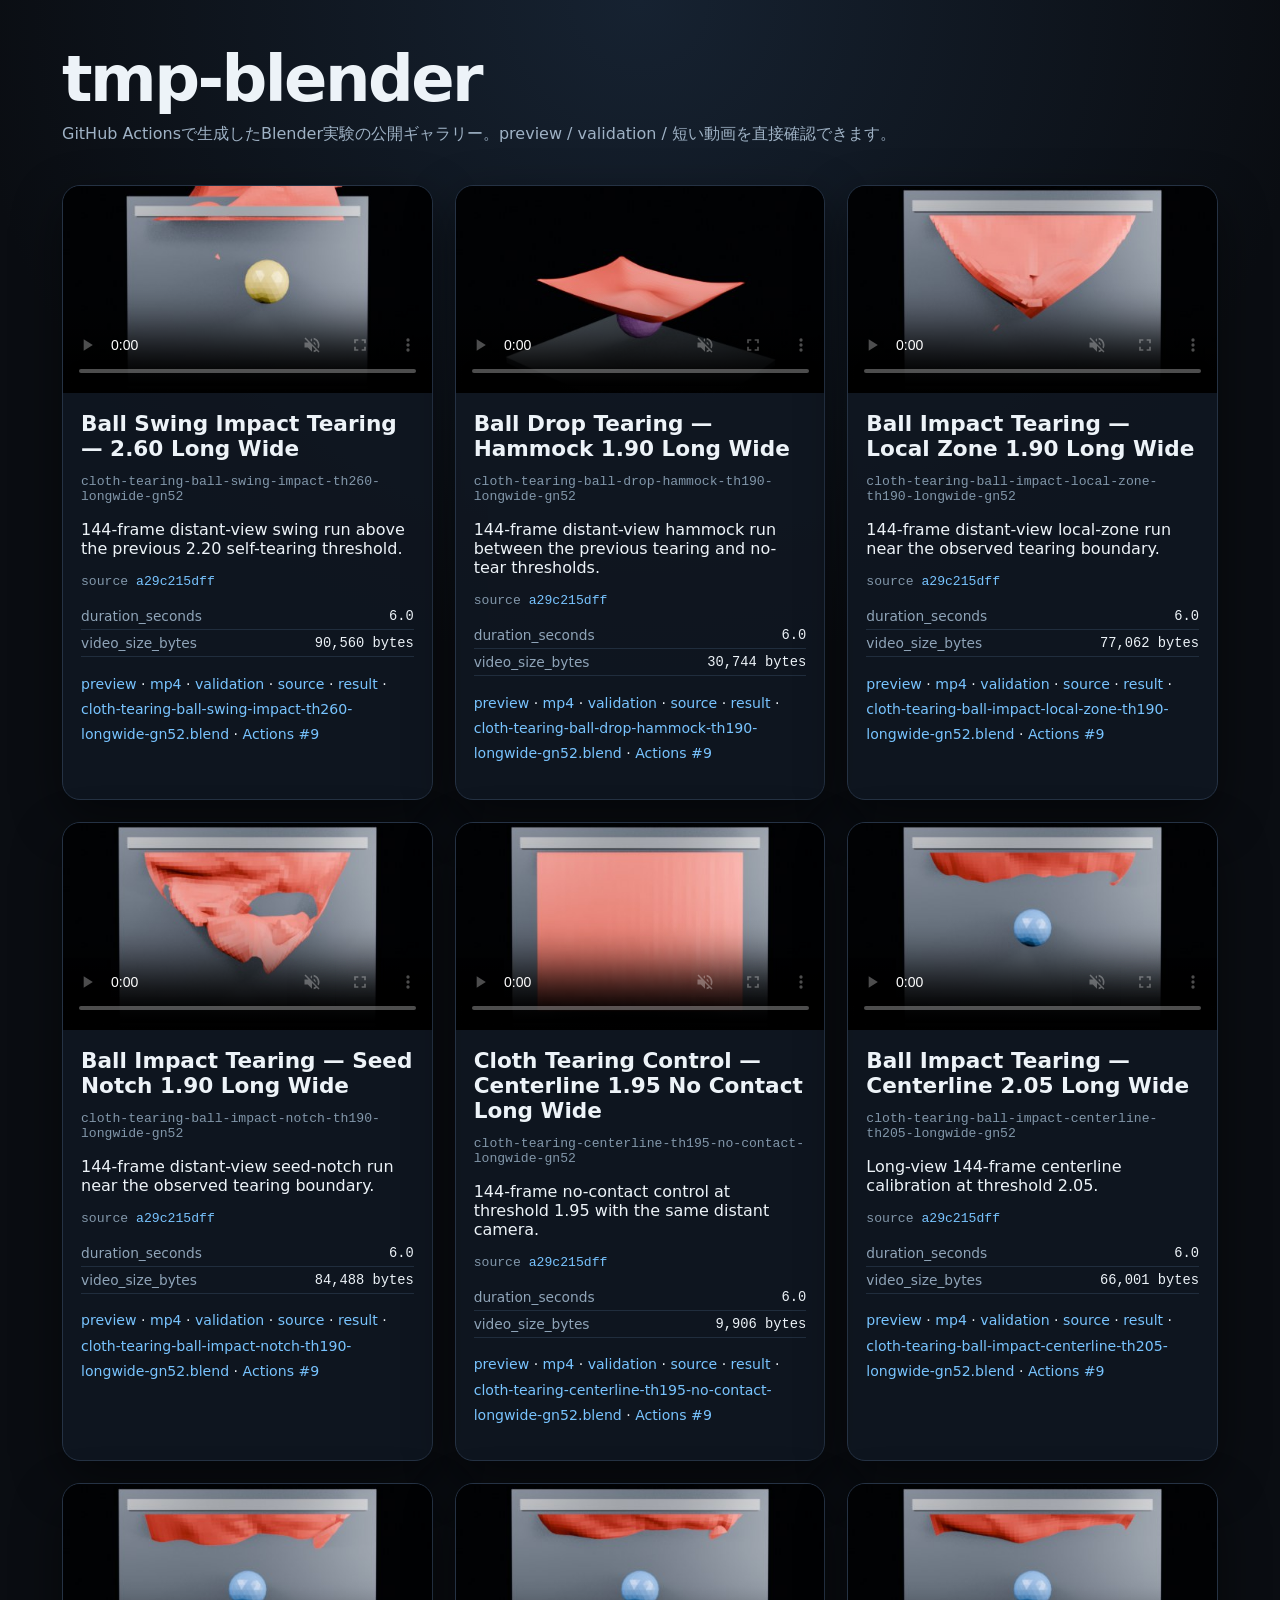
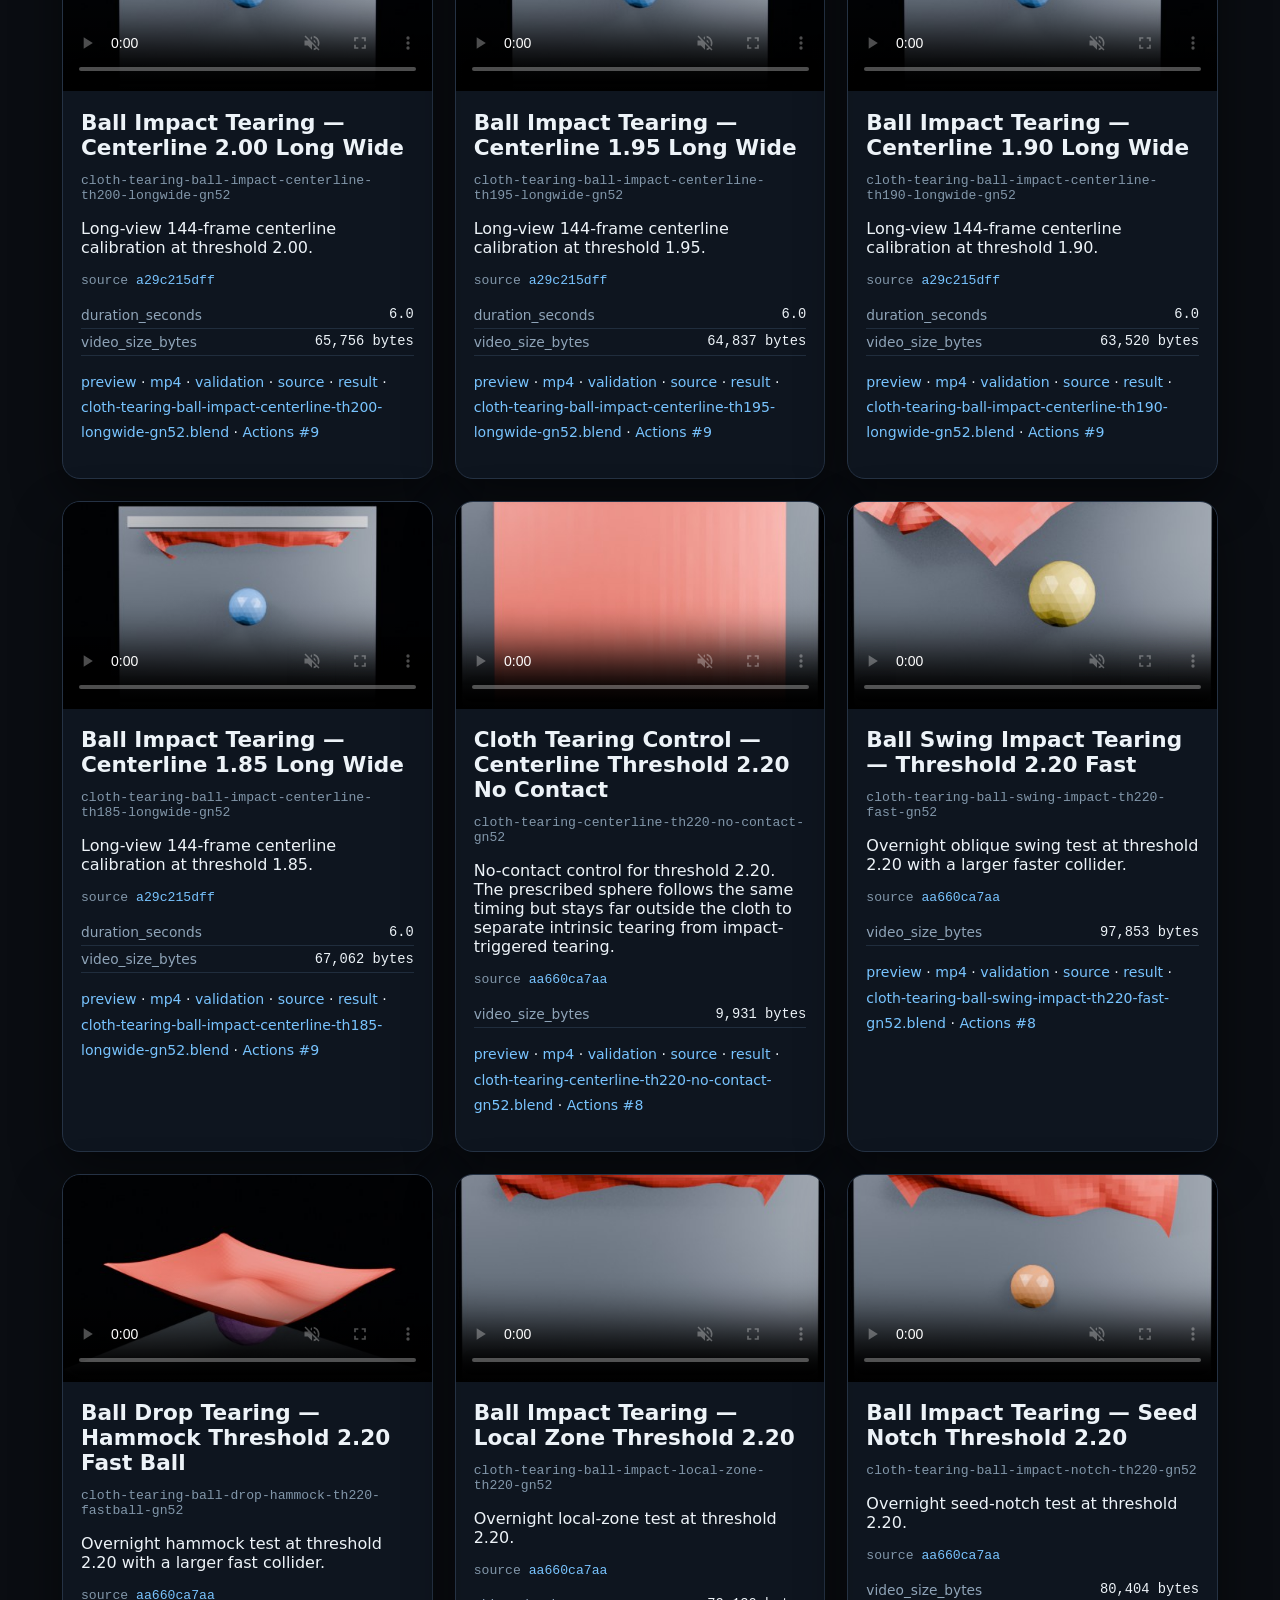
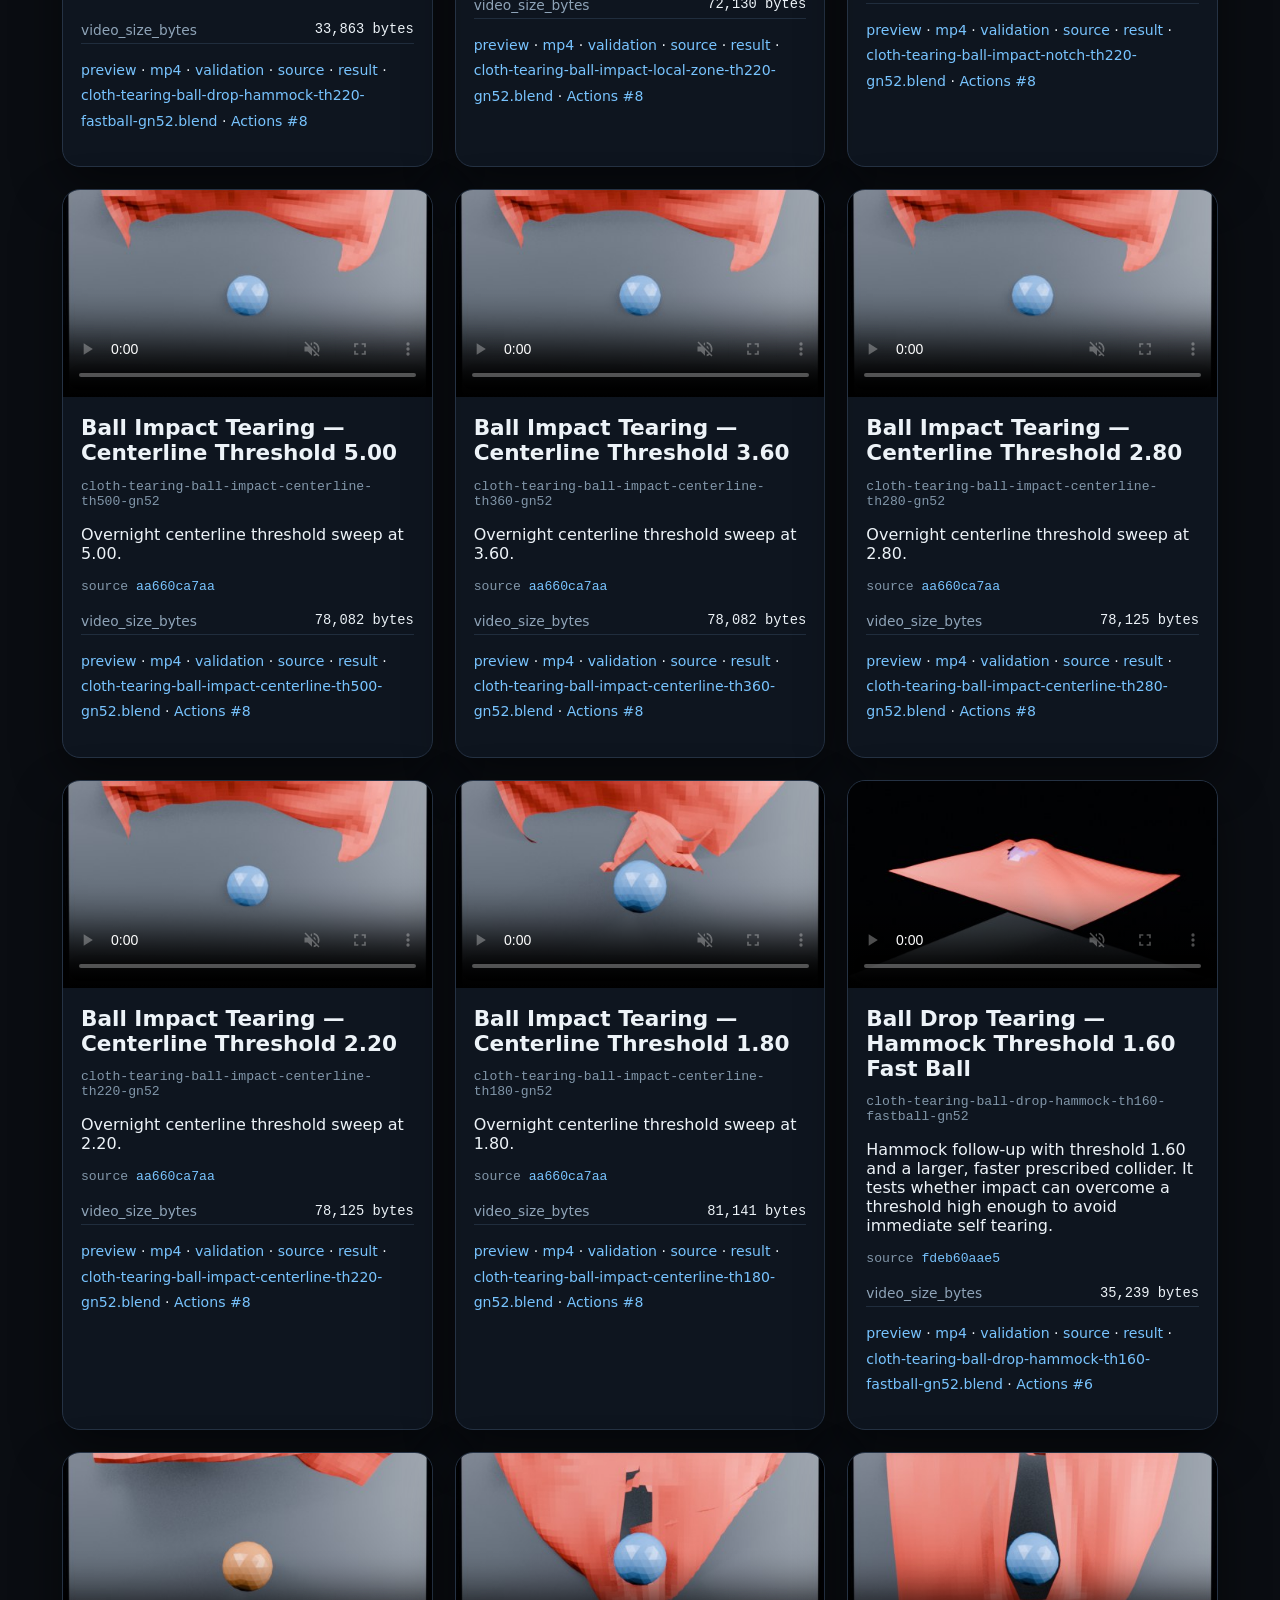
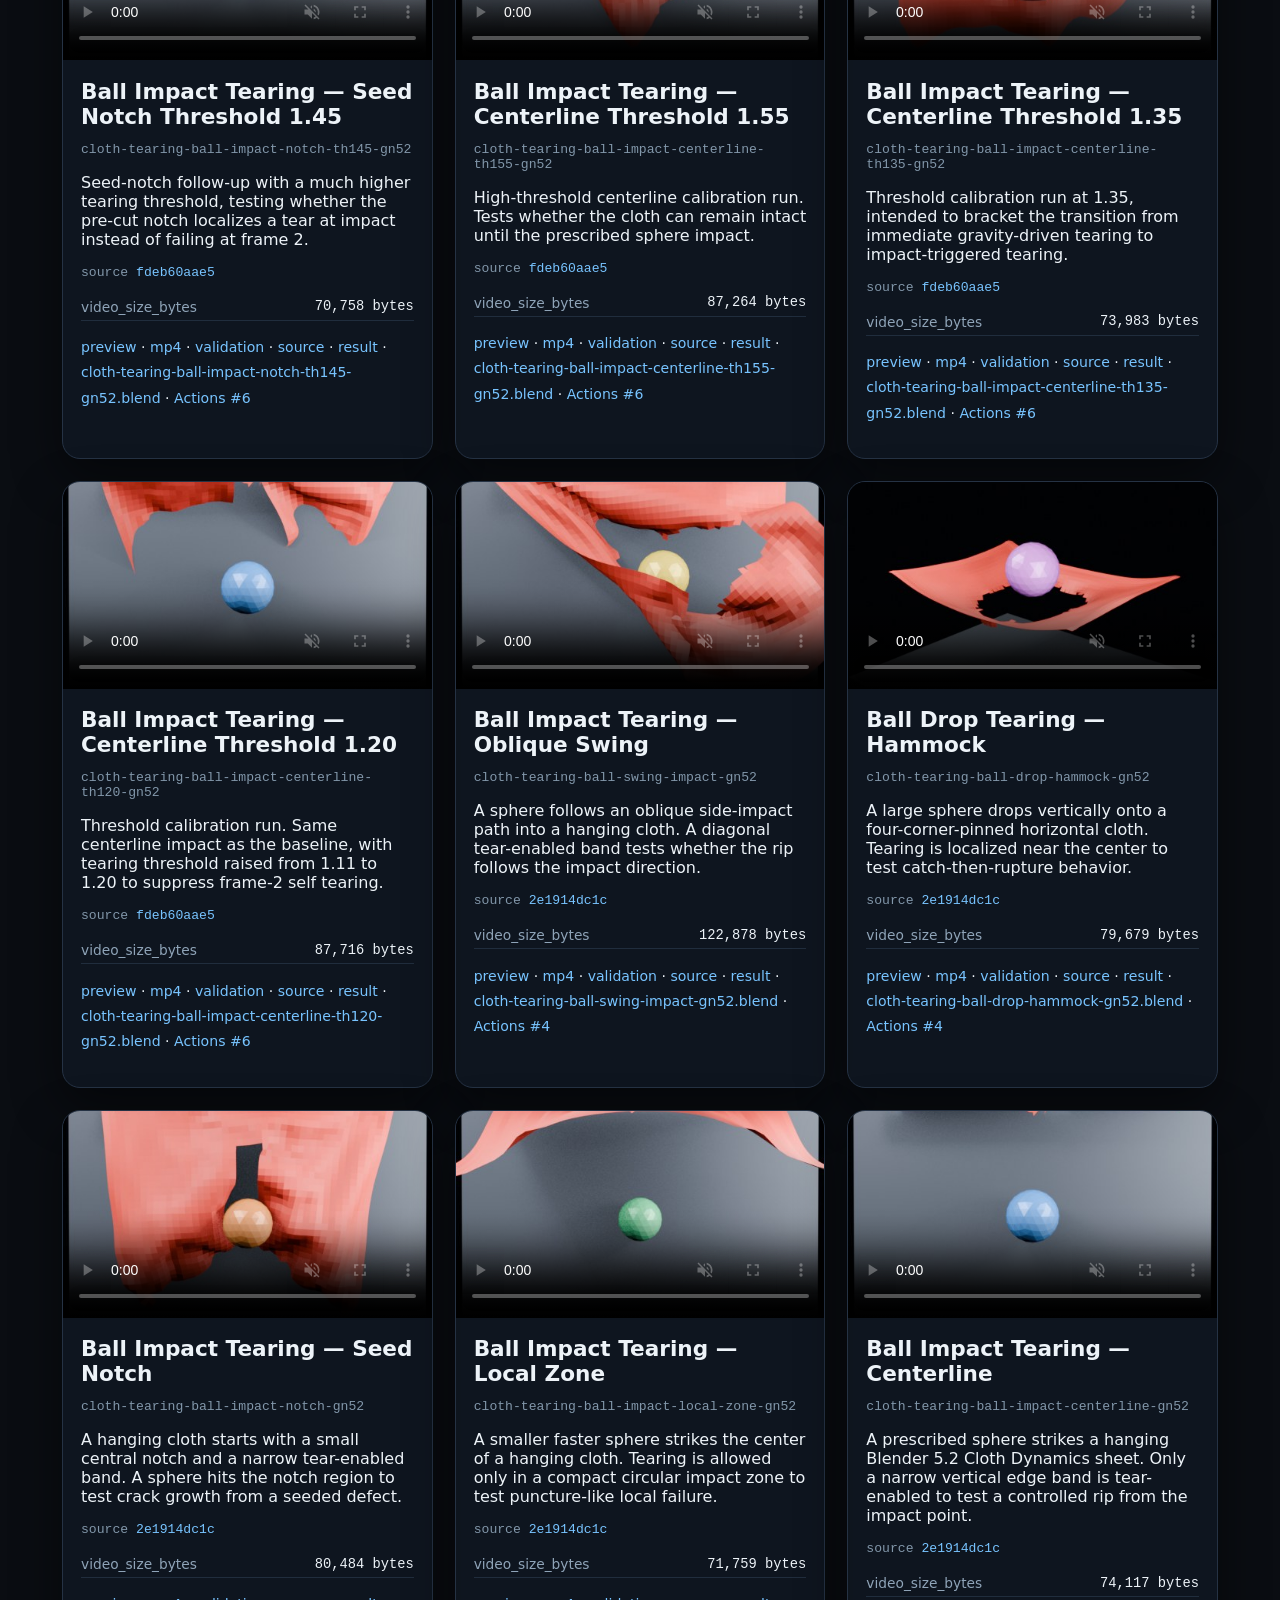
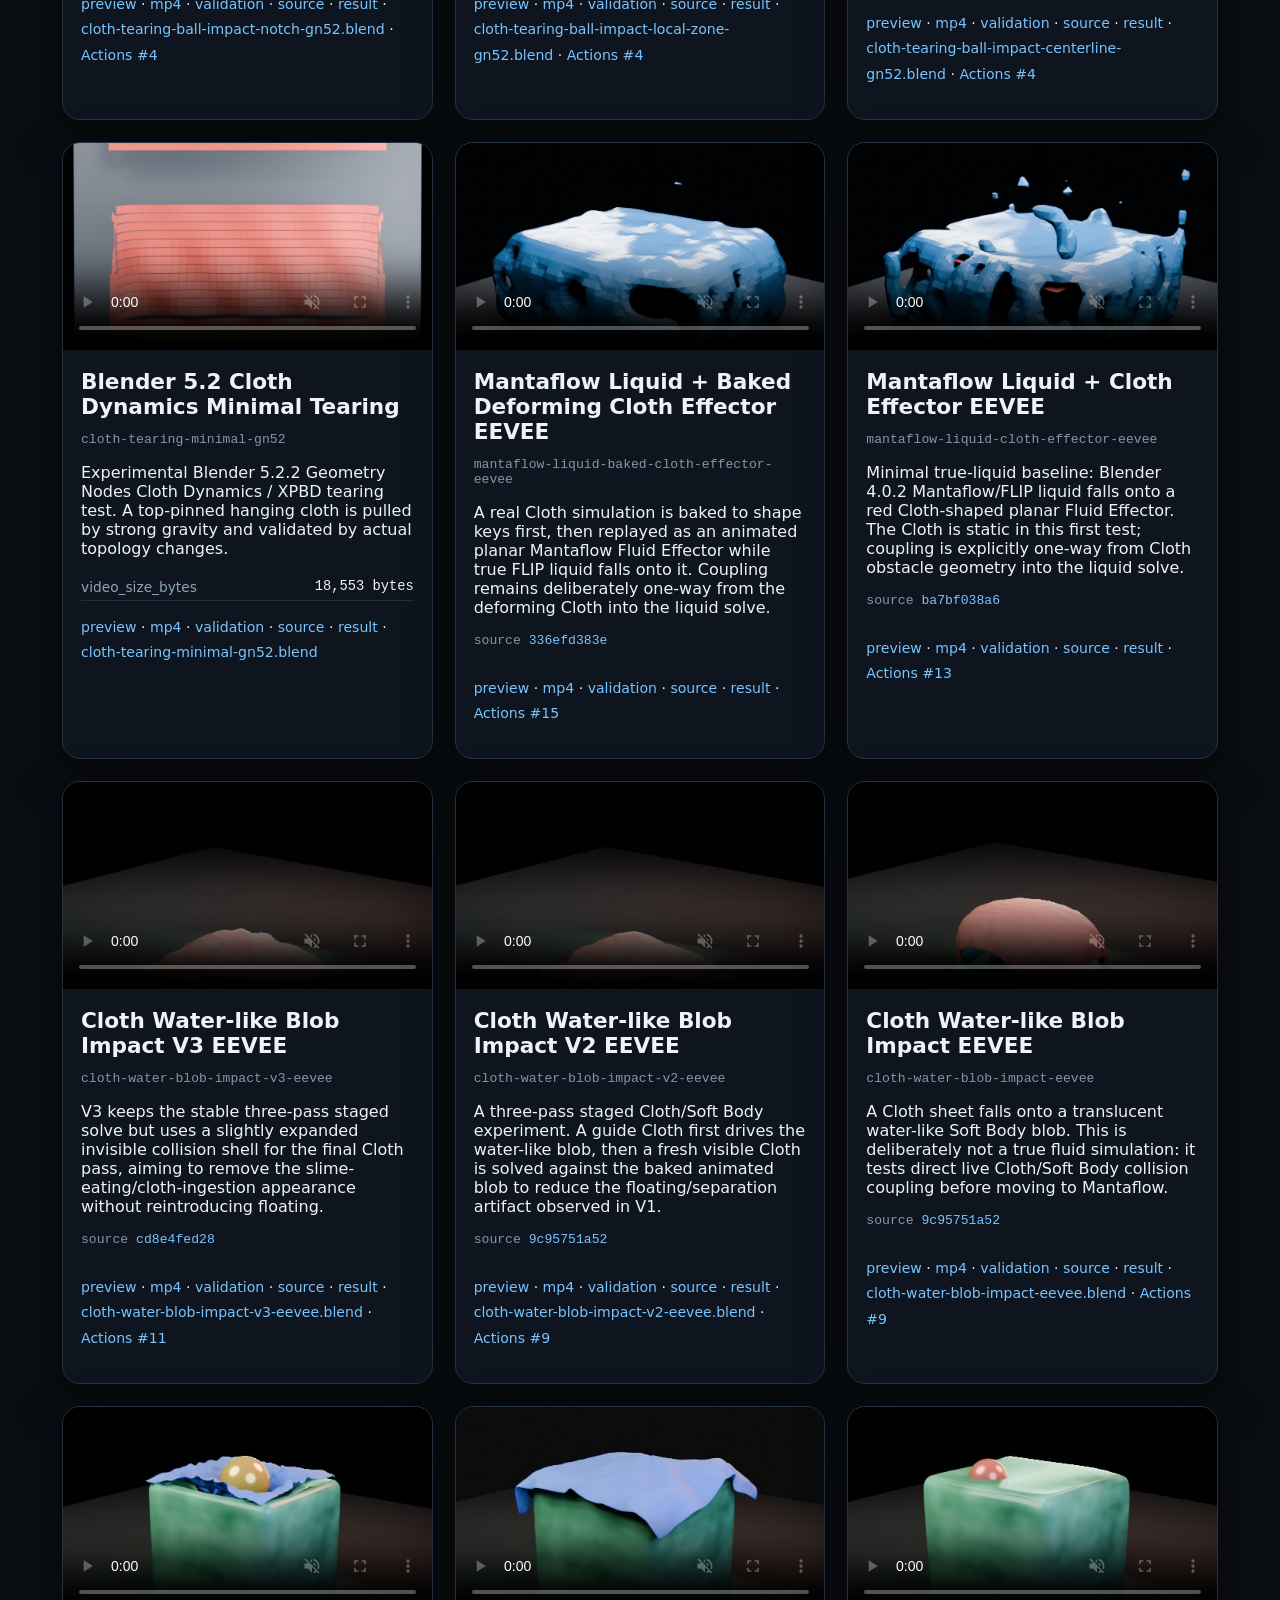
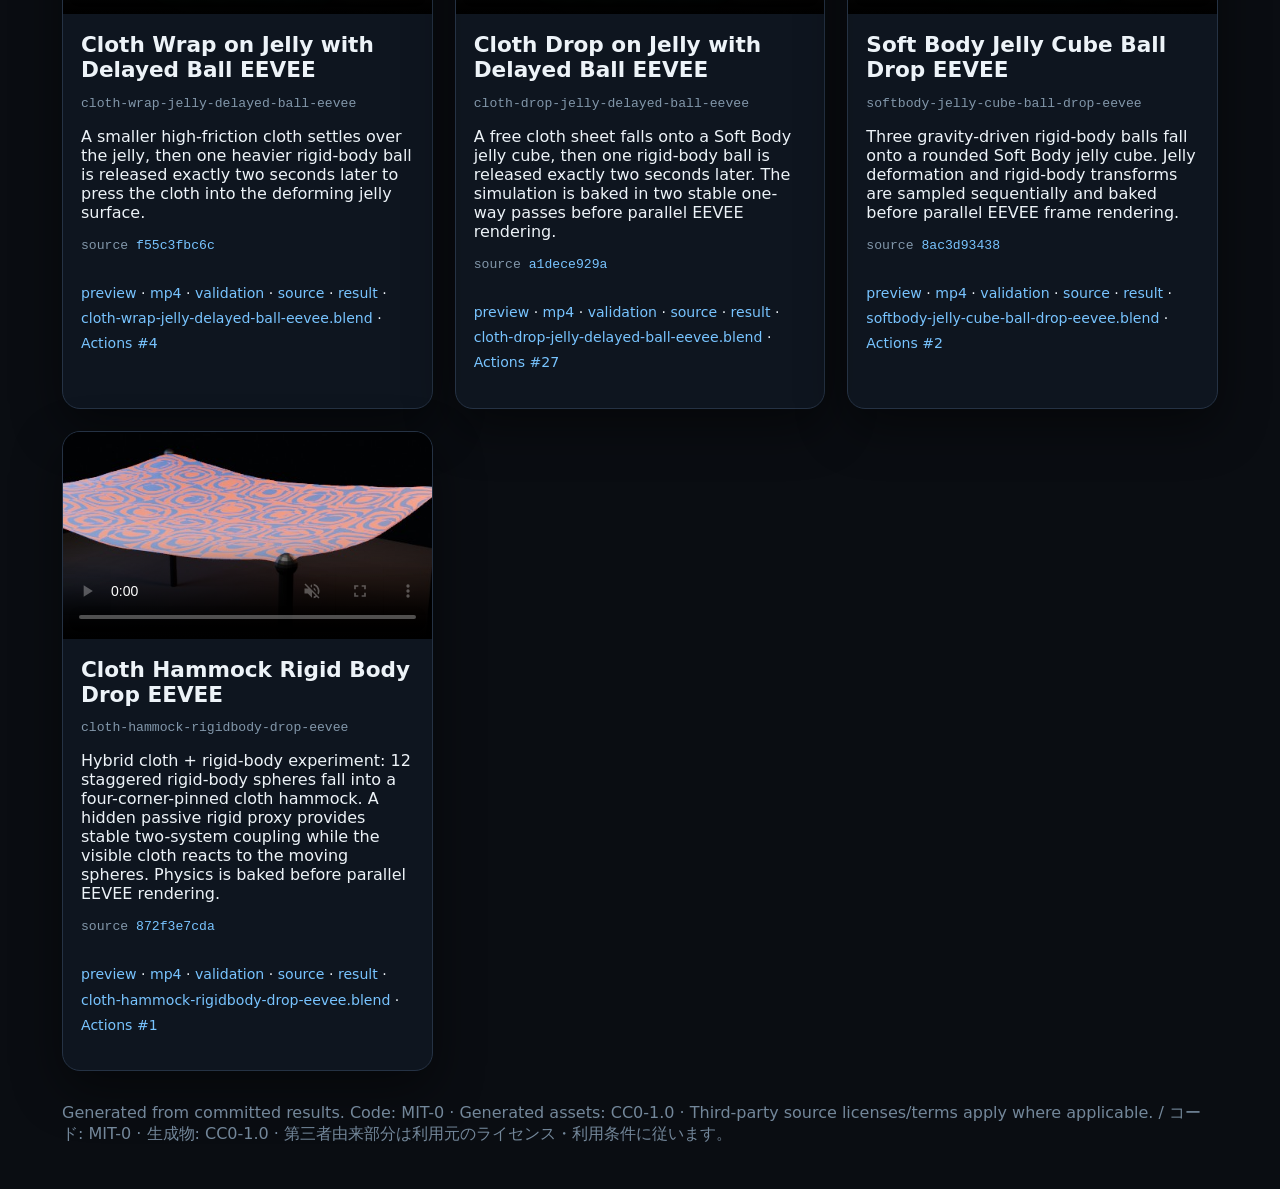
==== commit 53d9e02f: "chore: publish Pages gallery [skip ci]" ====
--- a/docs/index.html
+++ b/docs/index.html
@@ -39,6 +39,126 @@
 <main>
 
         <article class="card">
+          <div class="visual"><video controls muted playsinline preload="metadata" poster="assets/cloth-tearing-ball-swing-impact-th260-longwide-gn52/preview.jpg"><source src="assets/cloth-tearing-ball-swing-impact-th260-longwide-gn52/media.mp4" type="video/mp4"></video></div>
+          <div class="body">
+            <h2>Ball Swing Impact Tearing — 2.60 Long Wide</h2>
+            <p class="id">cloth-tearing-ball-swing-impact-th260-longwide-gn52</p>
+            <p>144-frame distant-view swing run above the previous 2.20 self-tearing threshold.</p>
+            <p class="source">source <a href="https://github.com/2rwa/tmp-blender-rigid-cloth/commit/a29c215dff6b583e39bb58439cacff79a00d6bdb">a29c215dff</a></p>
+            <table><tr><th>duration_seconds</th><td>6.0</td></tr><tr><th>video_size_bytes</th><td>90,560 bytes</td></tr></table>
+            <p class="links"><a href="assets/cloth-tearing-ball-swing-impact-th260-longwide-gn52/preview.jpg">preview</a> · <a href="assets/cloth-tearing-ball-swing-impact-th260-longwide-gn52/media.mp4">mp4</a> · <a href="assets/cloth-tearing-ball-swing-impact-th260-longwide-gn52/validation.json">validation</a> · <a href="https://github.com/2rwa/tmp-blender-rigid-cloth/tree/main/experiments52/cloth-tearing-ball-swing-impact-th260-longwide-gn52">source</a> · <a href="https://github.com/2rwa/tmp-blender-rigid-cloth/tree/main/results/cloth-tearing-ball-swing-impact-th260-longwide-gn52">result</a> · <a href="https://github.com/2rwa/tmp-blender-rigid-cloth/blob/main/results/cloth-tearing-ball-swing-impact-th260-longwide-gn52/cloth-tearing-ball-swing-impact-th260-longwide-gn52.blend">cloth-tearing-ball-swing-impact-th260-longwide-gn52.blend</a> · <a href="https://github.com/2rwa/tmp-blender-rigid-cloth/actions/runs/36472219772">Actions #9</a></p>
+          </div>
+        </article>
+        
+        <article class="card">
+          <div class="visual"><video controls muted playsinline preload="metadata" poster="assets/cloth-tearing-ball-drop-hammock-th190-longwide-gn52/preview.jpg"><source src="assets/cloth-tearing-ball-drop-hammock-th190-longwide-gn52/media.mp4" type="video/mp4"></video></div>
+          <div class="body">
+            <h2>Ball Drop Tearing — Hammock 1.90 Long Wide</h2>
+            <p class="id">cloth-tearing-ball-drop-hammock-th190-longwide-gn52</p>
+            <p>144-frame distant-view hammock run between the previous tearing and no-tear thresholds.</p>
+            <p class="source">source <a href="https://github.com/2rwa/tmp-blender-rigid-cloth/commit/a29c215dff6b583e39bb58439cacff79a00d6bdb">a29c215dff</a></p>
+            <table><tr><th>duration_seconds</th><td>6.0</td></tr><tr><th>video_size_bytes</th><td>30,744 bytes</td></tr></table>
+            <p class="links"><a href="assets/cloth-tearing-ball-drop-hammock-th190-longwide-gn52/preview.jpg">preview</a> · <a href="assets/cloth-tearing-ball-drop-hammock-th190-longwide-gn52/media.mp4">mp4</a> · <a href="assets/cloth-tearing-ball-drop-hammock-th190-longwide-gn52/validation.json">validation</a> · <a href="https://github.com/2rwa/tmp-blender-rigid-cloth/tree/main/experiments52/cloth-tearing-ball-drop-hammock-th190-longwide-gn52">source</a> · <a href="https://github.com/2rwa/tmp-blender-rigid-cloth/tree/main/results/cloth-tearing-ball-drop-hammock-th190-longwide-gn52">result</a> · <a href="https://github.com/2rwa/tmp-blender-rigid-cloth/blob/main/results/cloth-tearing-ball-drop-hammock-th190-longwide-gn52/cloth-tearing-ball-drop-hammock-th190-longwide-gn52.blend">cloth-tearing-ball-drop-hammock-th190-longwide-gn52.blend</a> · <a href="https://github.com/2rwa/tmp-blender-rigid-cloth/actions/runs/36472219772">Actions #9</a></p>
+          </div>
+        </article>
+        
+        <article class="card">
+          <div class="visual"><video controls muted playsinline preload="metadata" poster="assets/cloth-tearing-ball-impact-local-zone-th190-longwide-gn52/preview.jpg"><source src="assets/cloth-tearing-ball-impact-local-zone-th190-longwide-gn52/media.mp4" type="video/mp4"></video></div>
+          <div class="body">
+            <h2>Ball Impact Tearing — Local Zone 1.90 Long Wide</h2>
+            <p class="id">cloth-tearing-ball-impact-local-zone-th190-longwide-gn52</p>
+            <p>144-frame distant-view local-zone run near the observed tearing boundary.</p>
+            <p class="source">source <a href="https://github.com/2rwa/tmp-blender-rigid-cloth/commit/a29c215dff6b583e39bb58439cacff79a00d6bdb">a29c215dff</a></p>
+            <table><tr><th>duration_seconds</th><td>6.0</td></tr><tr><th>video_size_bytes</th><td>77,062 bytes</td></tr></table>
+            <p class="links"><a href="assets/cloth-tearing-ball-impact-local-zone-th190-longwide-gn52/preview.jpg">preview</a> · <a href="assets/cloth-tearing-ball-impact-local-zone-th190-longwide-gn52/media.mp4">mp4</a> · <a href="assets/cloth-tearing-ball-impact-local-zone-th190-longwide-gn52/validation.json">validation</a> · <a href="https://github.com/2rwa/tmp-blender-rigid-cloth/tree/main/experiments52/cloth-tearing-ball-impact-local-zone-th190-longwide-gn52">source</a> · <a href="https://github.com/2rwa/tmp-blender-rigid-cloth/tree/main/results/cloth-tearing-ball-impact-local-zone-th190-longwide-gn52">result</a> · <a href="https://github.com/2rwa/tmp-blender-rigid-cloth/blob/main/results/cloth-tearing-ball-impact-local-zone-th190-longwide-gn52/cloth-tearing-ball-impact-local-zone-th190-longwide-gn52.blend">cloth-tearing-ball-impact-local-zone-th190-longwide-gn52.blend</a> · <a href="https://github.com/2rwa/tmp-blender-rigid-cloth/actions/runs/36472219772">Actions #9</a></p>
+          </div>
+        </article>
+        
+        <article class="card">
+          <div class="visual"><video controls muted playsinline preload="metadata" poster="assets/cloth-tearing-ball-impact-notch-th190-longwide-gn52/preview.jpg"><source src="assets/cloth-tearing-ball-impact-notch-th190-longwide-gn52/media.mp4" type="video/mp4"></video></div>
+          <div class="body">
+            <h2>Ball Impact Tearing — Seed Notch 1.90 Long Wide</h2>
+            <p class="id">cloth-tearing-ball-impact-notch-th190-longwide-gn52</p>
+            <p>144-frame distant-view seed-notch run near the observed tearing boundary.</p>
+            <p class="source">source <a href="https://github.com/2rwa/tmp-blender-rigid-cloth/commit/a29c215dff6b583e39bb58439cacff79a00d6bdb">a29c215dff</a></p>
+            <table><tr><th>duration_seconds</th><td>6.0</td></tr><tr><th>video_size_bytes</th><td>84,488 bytes</td></tr></table>
+            <p class="links"><a href="assets/cloth-tearing-ball-impact-notch-th190-longwide-gn52/preview.jpg">preview</a> · <a href="assets/cloth-tearing-ball-impact-notch-th190-longwide-gn52/media.mp4">mp4</a> · <a href="assets/cloth-tearing-ball-impact-notch-th190-longwide-gn52/validation.json">validation</a> · <a href="https://github.com/2rwa/tmp-blender-rigid-cloth/tree/main/experiments52/cloth-tearing-ball-impact-notch-th190-longwide-gn52">source</a> · <a href="https://github.com/2rwa/tmp-blender-rigid-cloth/tree/main/results/cloth-tearing-ball-impact-notch-th190-longwide-gn52">result</a> · <a href="https://github.com/2rwa/tmp-blender-rigid-cloth/blob/main/results/cloth-tearing-ball-impact-notch-th190-longwide-gn52/cloth-tearing-ball-impact-notch-th190-longwide-gn52.blend">cloth-tearing-ball-impact-notch-th190-longwide-gn52.blend</a> · <a href="https://github.com/2rwa/tmp-blender-rigid-cloth/actions/runs/36472219772">Actions #9</a></p>
+          </div>
+        </article>
+        
+        <article class="card">
+          <div class="visual"><video controls muted playsinline preload="metadata" poster="assets/cloth-tearing-centerline-th195-no-contact-longwide-gn52/preview.jpg"><source src="assets/cloth-tearing-centerline-th195-no-contact-longwide-gn52/media.mp4" type="video/mp4"></video></div>
+          <div class="body">
+            <h2>Cloth Tearing Control — Centerline 1.95 No Contact Long Wide</h2>
+            <p class="id">cloth-tearing-centerline-th195-no-contact-longwide-gn52</p>
+            <p>144-frame no-contact control at threshold 1.95 with the same distant camera.</p>
+            <p class="source">source <a href="https://github.com/2rwa/tmp-blender-rigid-cloth/commit/a29c215dff6b583e39bb58439cacff79a00d6bdb">a29c215dff</a></p>
+            <table><tr><th>duration_seconds</th><td>6.0</td></tr><tr><th>video_size_bytes</th><td>9,906 bytes</td></tr></table>
+            <p class="links"><a href="assets/cloth-tearing-centerline-th195-no-contact-longwide-gn52/preview.jpg">preview</a> · <a href="assets/cloth-tearing-centerline-th195-no-contact-longwide-gn52/media.mp4">mp4</a> · <a href="assets/cloth-tearing-centerline-th195-no-contact-longwide-gn52/validation.json">validation</a> · <a href="https://github.com/2rwa/tmp-blender-rigid-cloth/tree/main/experiments52/cloth-tearing-centerline-th195-no-contact-longwide-gn52">source</a> · <a href="https://github.com/2rwa/tmp-blender-rigid-cloth/tree/main/results/cloth-tearing-centerline-th195-no-contact-longwide-gn52">result</a> · <a href="https://github.com/2rwa/tmp-blender-rigid-cloth/blob/main/results/cloth-tearing-centerline-th195-no-contact-longwide-gn52/cloth-tearing-centerline-th195-no-contact-longwide-gn52.blend">cloth-tearing-centerline-th195-no-contact-longwide-gn52.blend</a> · <a href="https://github.com/2rwa/tmp-blender-rigid-cloth/actions/runs/36472219772">Actions #9</a></p>
+          </div>
+        </article>
+        
+        <article class="card">
+          <div class="visual"><video controls muted playsinline preload="metadata" poster="assets/cloth-tearing-ball-impact-centerline-th205-longwide-gn52/preview.jpg"><source src="assets/cloth-tearing-ball-impact-centerline-th205-longwide-gn52/media.mp4" type="video/mp4"></video></div>
+          <div class="body">
+            <h2>Ball Impact Tearing — Centerline 2.05 Long Wide</h2>
+            <p class="id">cloth-tearing-ball-impact-centerline-th205-longwide-gn52</p>
+            <p>Long-view 144-frame centerline calibration at threshold 2.05.</p>
+            <p class="source">source <a href="https://github.com/2rwa/tmp-blender-rigid-cloth/commit/a29c215dff6b583e39bb58439cacff79a00d6bdb">a29c215dff</a></p>
+            <table><tr><th>duration_seconds</th><td>6.0</td></tr><tr><th>video_size_bytes</th><td>66,001 bytes</td></tr></table>
+            <p class="links"><a href="assets/cloth-tearing-ball-impact-centerline-th205-longwide-gn52/preview.jpg">preview</a> · <a href="assets/cloth-tearing-ball-impact-centerline-th205-longwide-gn52/media.mp4">mp4</a> · <a href="assets/cloth-tearing-ball-impact-centerline-th205-longwide-gn52/validation.json">validation</a> · <a href="https://github.com/2rwa/tmp-blender-rigid-cloth/tree/main/experiments52/cloth-tearing-ball-impact-centerline-th205-longwide-gn52">source</a> · <a href="https://github.com/2rwa/tmp-blender-rigid-cloth/tree/main/results/cloth-tearing-ball-impact-centerline-th205-longwide-gn52">result</a> · <a href="https://github.com/2rwa/tmp-blender-rigid-cloth/blob/main/results/cloth-tearing-ball-impact-centerline-th205-longwide-gn52/cloth-tearing-ball-impact-centerline-th205-longwide-gn52.blend">cloth-tearing-ball-impact-centerline-th205-longwide-gn52.blend</a> · <a href="https://github.com/2rwa/tmp-blender-rigid-cloth/actions/runs/36472219772">Actions #9</a></p>
+          </div>
+        </article>
+        
+        <article class="card">
+          <div class="visual"><video controls muted playsinline preload="metadata" poster="assets/cloth-tearing-ball-impact-centerline-th200-longwide-gn52/preview.jpg"><source src="assets/cloth-tearing-ball-impact-centerline-th200-longwide-gn52/media.mp4" type="video/mp4"></video></div>
+          <div class="body">
+            <h2>Ball Impact Tearing — Centerline 2.00 Long Wide</h2>
+            <p class="id">cloth-tearing-ball-impact-centerline-th200-longwide-gn52</p>
+            <p>Long-view 144-frame centerline calibration at threshold 2.00.</p>
+            <p class="source">source <a href="https://github.com/2rwa/tmp-blender-rigid-cloth/commit/a29c215dff6b583e39bb58439cacff79a00d6bdb">a29c215dff</a></p>
+            <table><tr><th>duration_seconds</th><td>6.0</td></tr><tr><th>video_size_bytes</th><td>65,756 bytes</td></tr></table>
+            <p class="links"><a href="assets/cloth-tearing-ball-impact-centerline-th200-longwide-gn52/preview.jpg">preview</a> · <a href="assets/cloth-tearing-ball-impact-centerline-th200-longwide-gn52/media.mp4">mp4</a> · <a href="assets/cloth-tearing-ball-impact-centerline-th200-longwide-gn52/validation.json">validation</a> · <a href="https://github.com/2rwa/tmp-blender-rigid-cloth/tree/main/experiments52/cloth-tearing-ball-impact-centerline-th200-longwide-gn52">source</a> · <a href="https://github.com/2rwa/tmp-blender-rigid-cloth/tree/main/results/cloth-tearing-ball-impact-centerline-th200-longwide-gn52">result</a> · <a href="https://github.com/2rwa/tmp-blender-rigid-cloth/blob/main/results/cloth-tearing-ball-impact-centerline-th200-longwide-gn52/cloth-tearing-ball-impact-centerline-th200-longwide-gn52.blend">cloth-tearing-ball-impact-centerline-th200-longwide-gn52.blend</a> · <a href="https://github.com/2rwa/tmp-blender-rigid-cloth/actions/runs/36472219772">Actions #9</a></p>
+          </div>
+        </article>
+        
+        <article class="card">
+          <div class="visual"><video controls muted playsinline preload="metadata" poster="assets/cloth-tearing-ball-impact-centerline-th195-longwide-gn52/preview.jpg"><source src="assets/cloth-tearing-ball-impact-centerline-th195-longwide-gn52/media.mp4" type="video/mp4"></video></div>
+          <div class="body">
+            <h2>Ball Impact Tearing — Centerline 1.95 Long Wide</h2>
+            <p class="id">cloth-tearing-ball-impact-centerline-th195-longwide-gn52</p>
+            <p>Long-view 144-frame centerline calibration at threshold 1.95.</p>
+            <p class="source">source <a href="https://github.com/2rwa/tmp-blender-rigid-cloth/commit/a29c215dff6b583e39bb58439cacff79a00d6bdb">a29c215dff</a></p>
+            <table><tr><th>duration_seconds</th><td>6.0</td></tr><tr><th>video_size_bytes</th><td>64,837 bytes</td></tr></table>
+            <p class="links"><a href="assets/cloth-tearing-ball-impact-centerline-th195-longwide-gn52/preview.jpg">preview</a> · <a href="assets/cloth-tearing-ball-impact-centerline-th195-longwide-gn52/media.mp4">mp4</a> · <a href="assets/cloth-tearing-ball-impact-centerline-th195-longwide-gn52/validation.json">validation</a> · <a href="https://github.com/2rwa/tmp-blender-rigid-cloth/tree/main/experiments52/cloth-tearing-ball-impact-centerline-th195-longwide-gn52">source</a> · <a href="https://github.com/2rwa/tmp-blender-rigid-cloth/tree/main/results/cloth-tearing-ball-impact-centerline-th195-longwide-gn52">result</a> · <a href="https://github.com/2rwa/tmp-blender-rigid-cloth/blob/main/results/cloth-tearing-ball-impact-centerline-th195-longwide-gn52/cloth-tearing-ball-impact-centerline-th195-longwide-gn52.blend">cloth-tearing-ball-impact-centerline-th195-longwide-gn52.blend</a> · <a href="https://github.com/2rwa/tmp-blender-rigid-cloth/actions/runs/36472219772">Actions #9</a></p>
+          </div>
+        </article>
+        
+        <article class="card">
+          <div class="visual"><video controls muted playsinline preload="metadata" poster="assets/cloth-tearing-ball-impact-centerline-th190-longwide-gn52/preview.jpg"><source src="assets/cloth-tearing-ball-impact-centerline-th190-longwide-gn52/media.mp4" type="video/mp4"></video></div>
+          <div class="body">
+            <h2>Ball Impact Tearing — Centerline 1.90 Long Wide</h2>
+            <p class="id">cloth-tearing-ball-impact-centerline-th190-longwide-gn52</p>
+            <p>Long-view 144-frame centerline calibration at threshold 1.90.</p>
+            <p class="source">source <a href="https://github.com/2rwa/tmp-blender-rigid-cloth/commit/a29c215dff6b583e39bb58439cacff79a00d6bdb">a29c215dff</a></p>
+            <table><tr><th>duration_seconds</th><td>6.0</td></tr><tr><th>video_size_bytes</th><td>63,520 bytes</td></tr></table>
+            <p class="links"><a href="assets/cloth-tearing-ball-impact-centerline-th190-longwide-gn52/preview.jpg">preview</a> · <a href="assets/cloth-tearing-ball-impact-centerline-th190-longwide-gn52/media.mp4">mp4</a> · <a href="assets/cloth-tearing-ball-impact-centerline-th190-longwide-gn52/validation.json">validation</a> · <a href="https://github.com/2rwa/tmp-blender-rigid-cloth/tree/main/experiments52/cloth-tearing-ball-impact-centerline-th190-longwide-gn52">source</a> · <a href="https://github.com/2rwa/tmp-blender-rigid-cloth/tree/main/results/cloth-tearing-ball-impact-centerline-th190-longwide-gn52">result</a> · <a href="https://github.com/2rwa/tmp-blender-rigid-cloth/blob/main/results/cloth-tearing-ball-impact-centerline-th190-longwide-gn52/cloth-tearing-ball-impact-centerline-th190-longwide-gn52.blend">cloth-tearing-ball-impact-centerline-th190-longwide-gn52.blend</a> · <a href="https://github.com/2rwa/tmp-blender-rigid-cloth/actions/runs/36472219772">Actions #9</a></p>
+          </div>
+        </article>
+        
+        <article class="card">
+          <div class="visual"><video controls muted playsinline preload="metadata" poster="assets/cloth-tearing-ball-impact-centerline-th185-longwide-gn52/preview.jpg"><source src="assets/cloth-tearing-ball-impact-centerline-th185-longwide-gn52/media.mp4" type="video/mp4"></video></div>
+          <div class="body">
+            <h2>Ball Impact Tearing — Centerline 1.85 Long Wide</h2>
+            <p class="id">cloth-tearing-ball-impact-centerline-th185-longwide-gn52</p>
+            <p>Long-view 144-frame centerline calibration at threshold 1.85.</p>
+            <p class="source">source <a href="https://github.com/2rwa/tmp-blender-rigid-cloth/commit/a29c215dff6b583e39bb58439cacff79a00d6bdb">a29c215dff</a></p>
+            <table><tr><th>duration_seconds</th><td>6.0</td></tr><tr><th>video_size_bytes</th><td>67,062 bytes</td></tr></table>
+            <p class="links"><a href="assets/cloth-tearing-ball-impact-centerline-th185-longwide-gn52/preview.jpg">preview</a> · <a href="assets/cloth-tearing-ball-impact-centerline-th185-longwide-gn52/media.mp4">mp4</a> · <a href="assets/cloth-tearing-ball-impact-centerline-th185-longwide-gn52/validation.json">validation</a> · <a href="https://github.com/2rwa/tmp-blender-rigid-cloth/tree/main/experiments52/cloth-tearing-ball-impact-centerline-th185-longwide-gn52">source</a> · <a href="https://github.com/2rwa/tmp-blender-rigid-cloth/tree/main/results/cloth-tearing-ball-impact-centerline-th185-longwide-gn52">result</a> · <a href="https://github.com/2rwa/tmp-blender-rigid-cloth/blob/main/results/cloth-tearing-ball-impact-centerline-th185-longwide-gn52/cloth-tearing-ball-impact-centerline-th185-longwide-gn52.blend">cloth-tearing-ball-impact-centerline-th185-longwide-gn52.blend</a> · <a href="https://github.com/2rwa/tmp-blender-rigid-cloth/actions/runs/36472219772">Actions #9</a></p>
+          </div>
+        </article>
+        
+        <article class="card">
           <div class="visual"><video controls muted playsinline preload="metadata" poster="assets/cloth-tearing-centerline-th220-no-contact-gn52/preview.jpg"><source src="assets/cloth-tearing-centerline-th220-no-contact-gn52/media.mp4" type="video/mp4"></video></div>
           <div class="body">
             <h2>Cloth Tearing Control — Centerline Threshold 2.20 No Contact</h2>
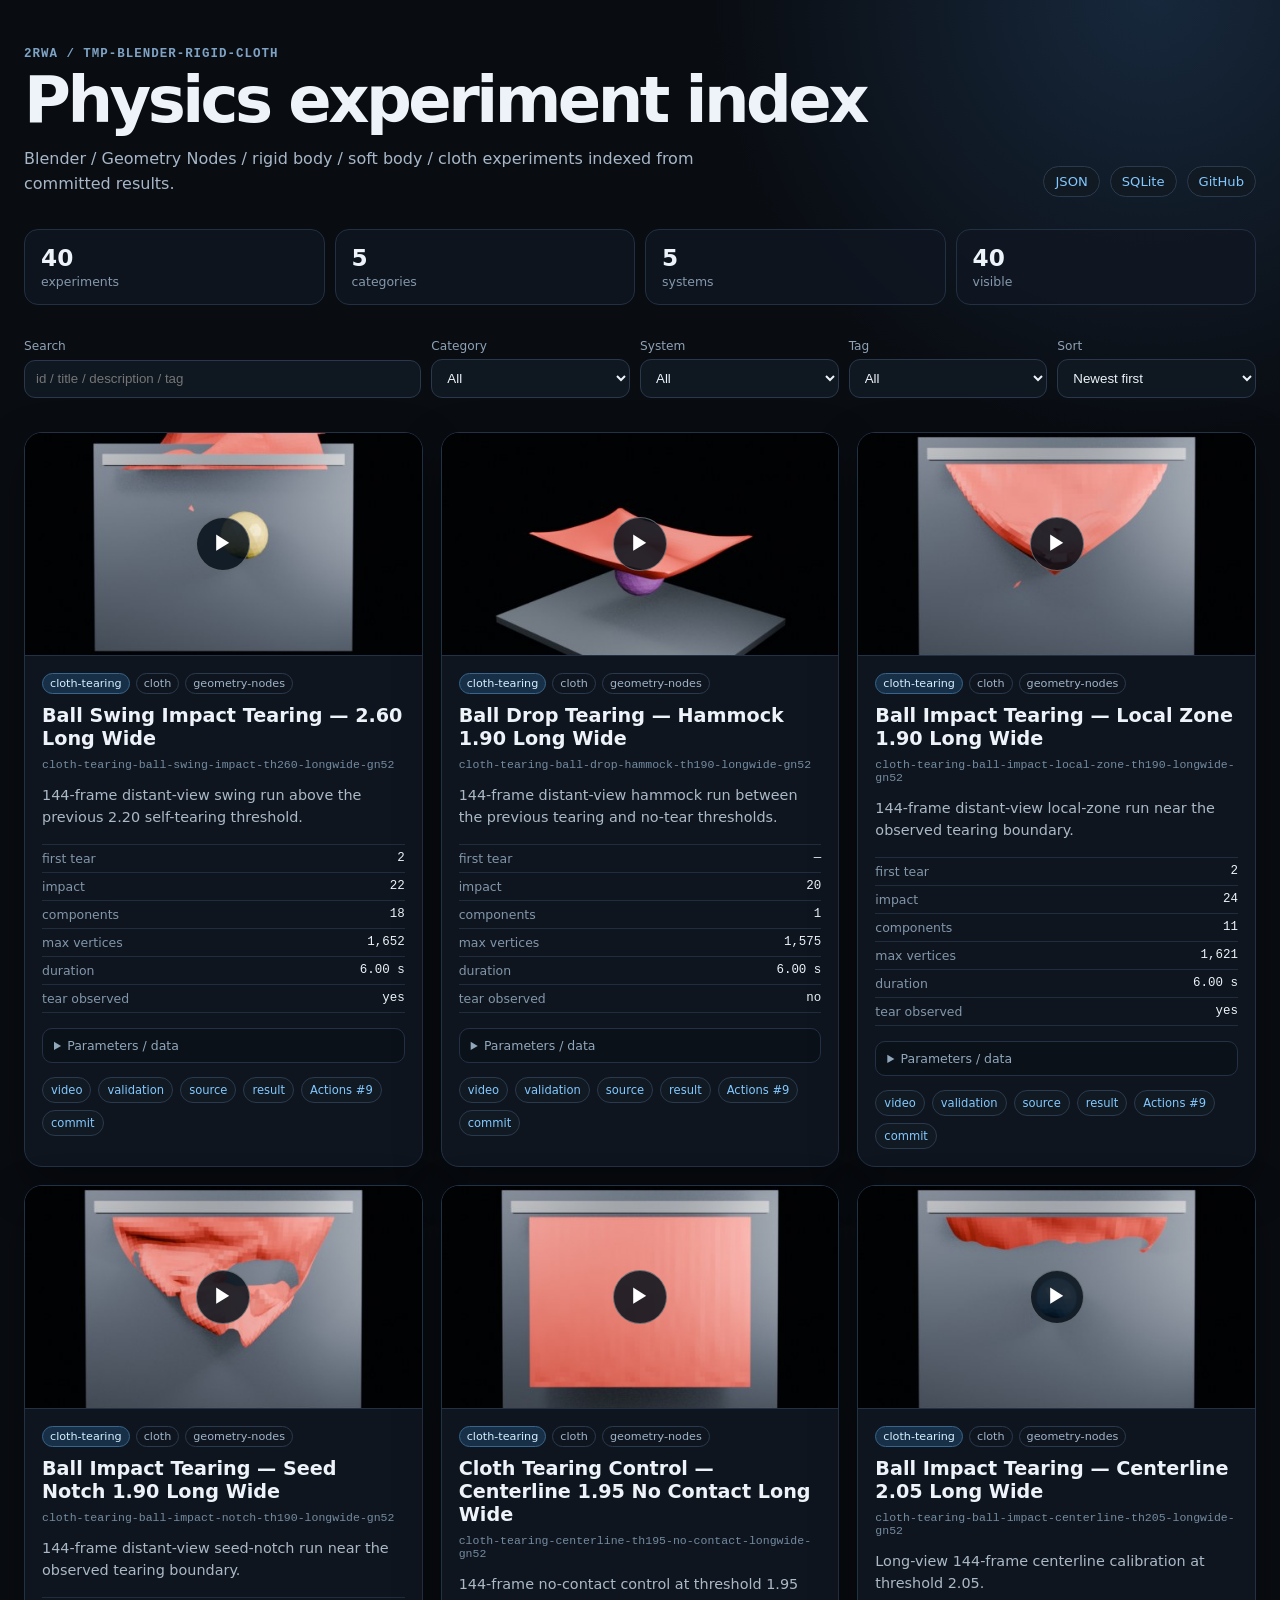
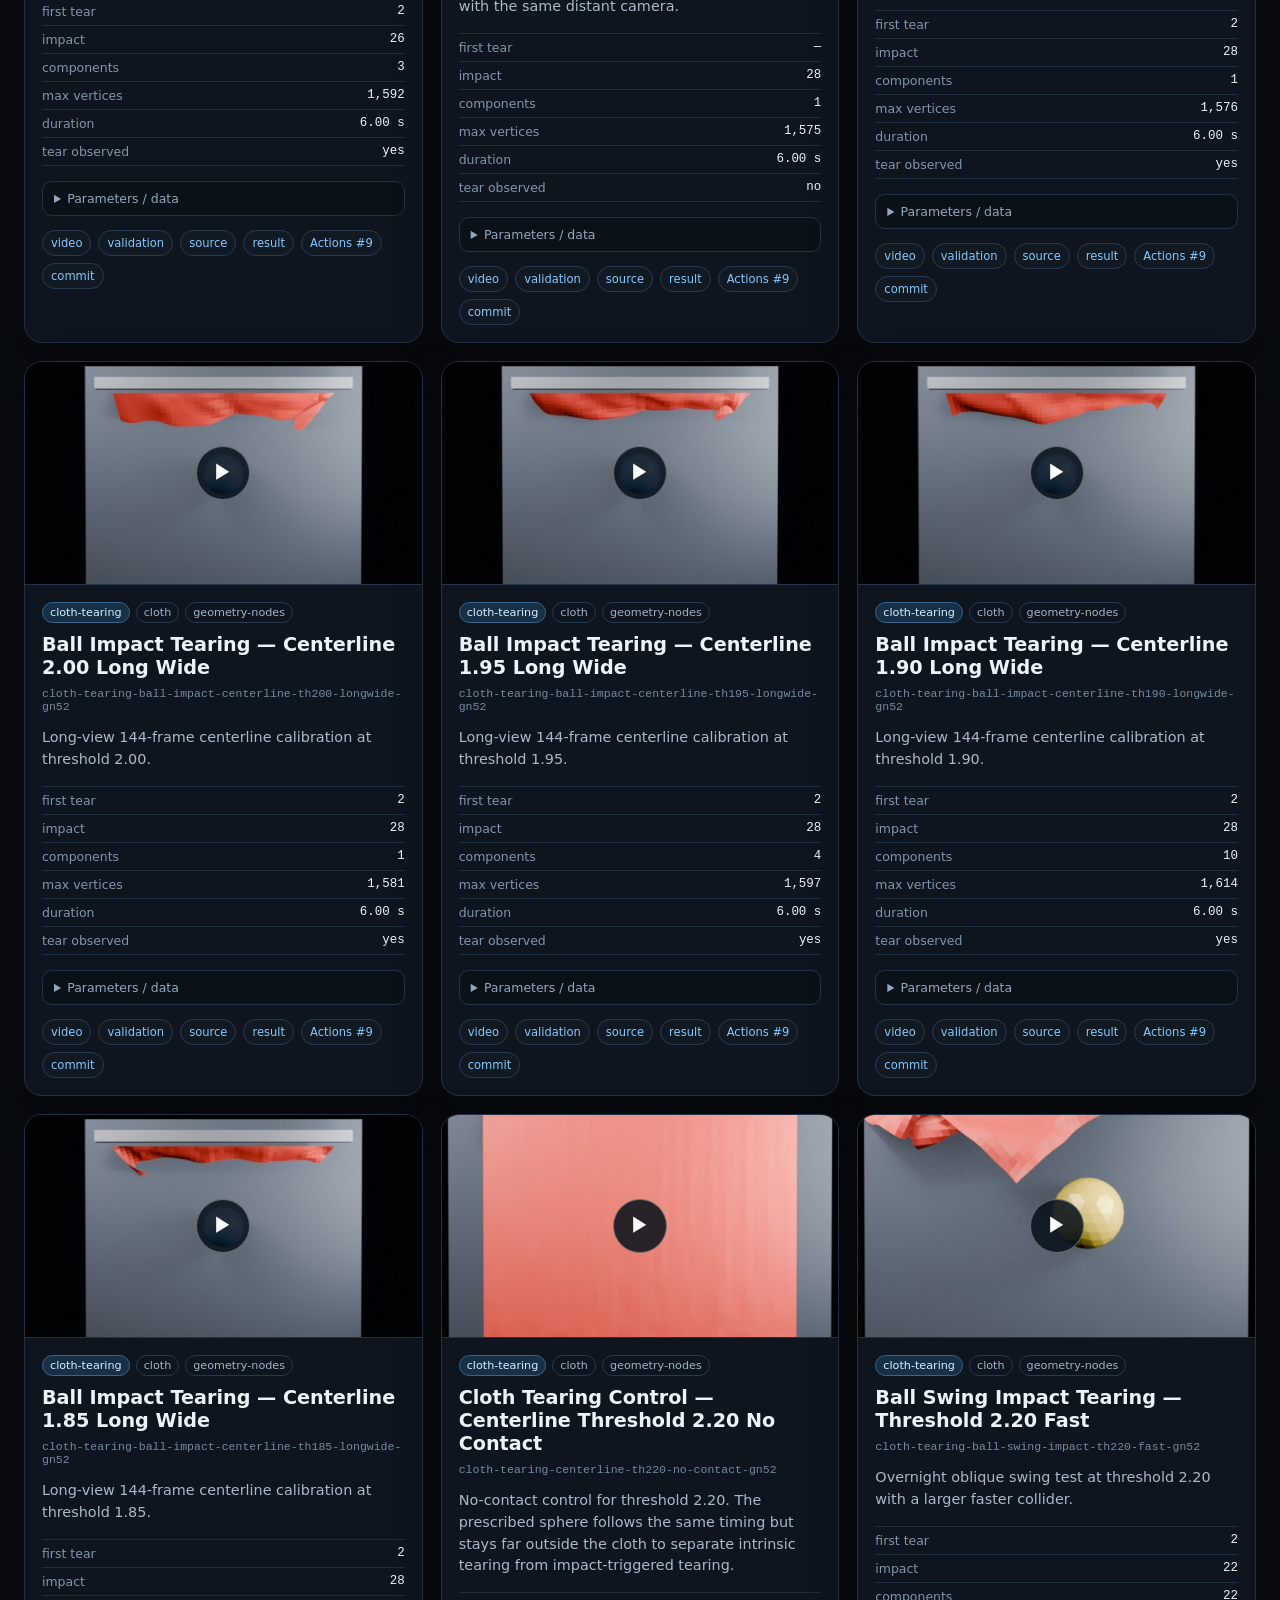
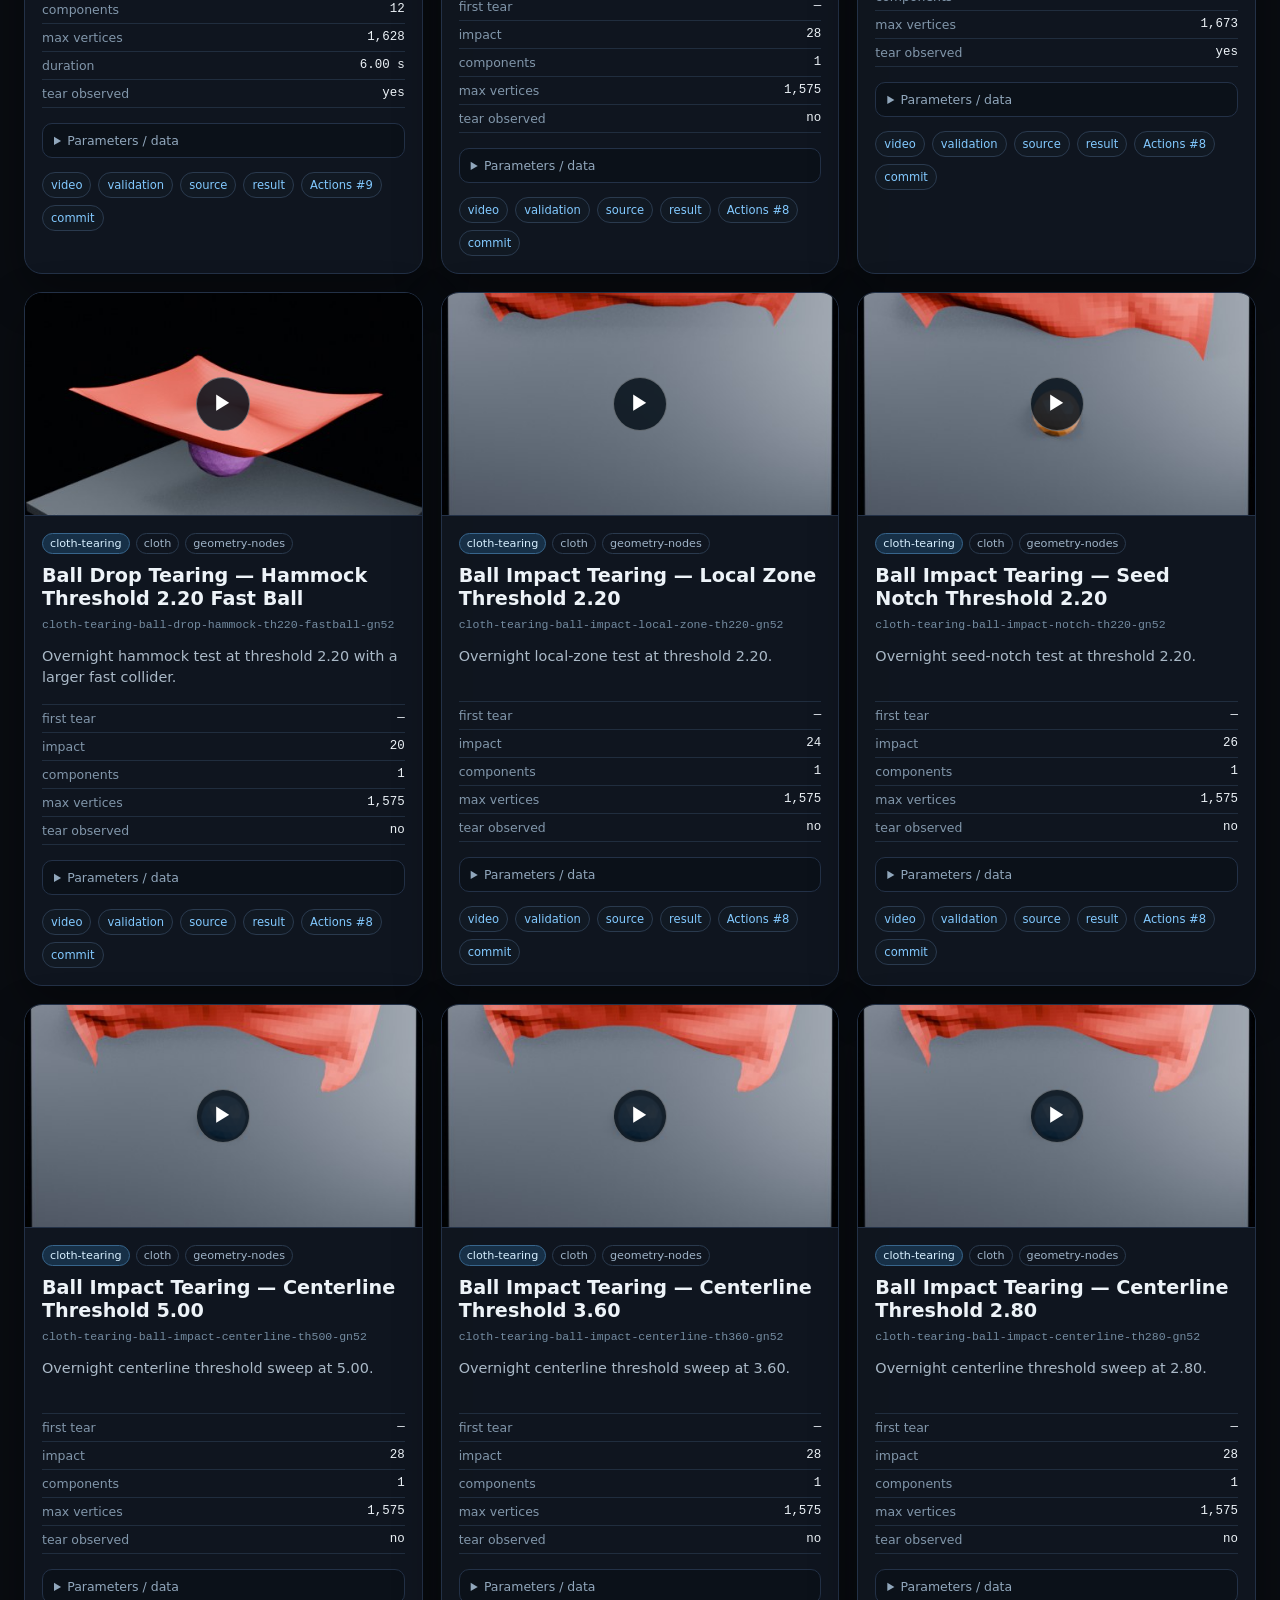
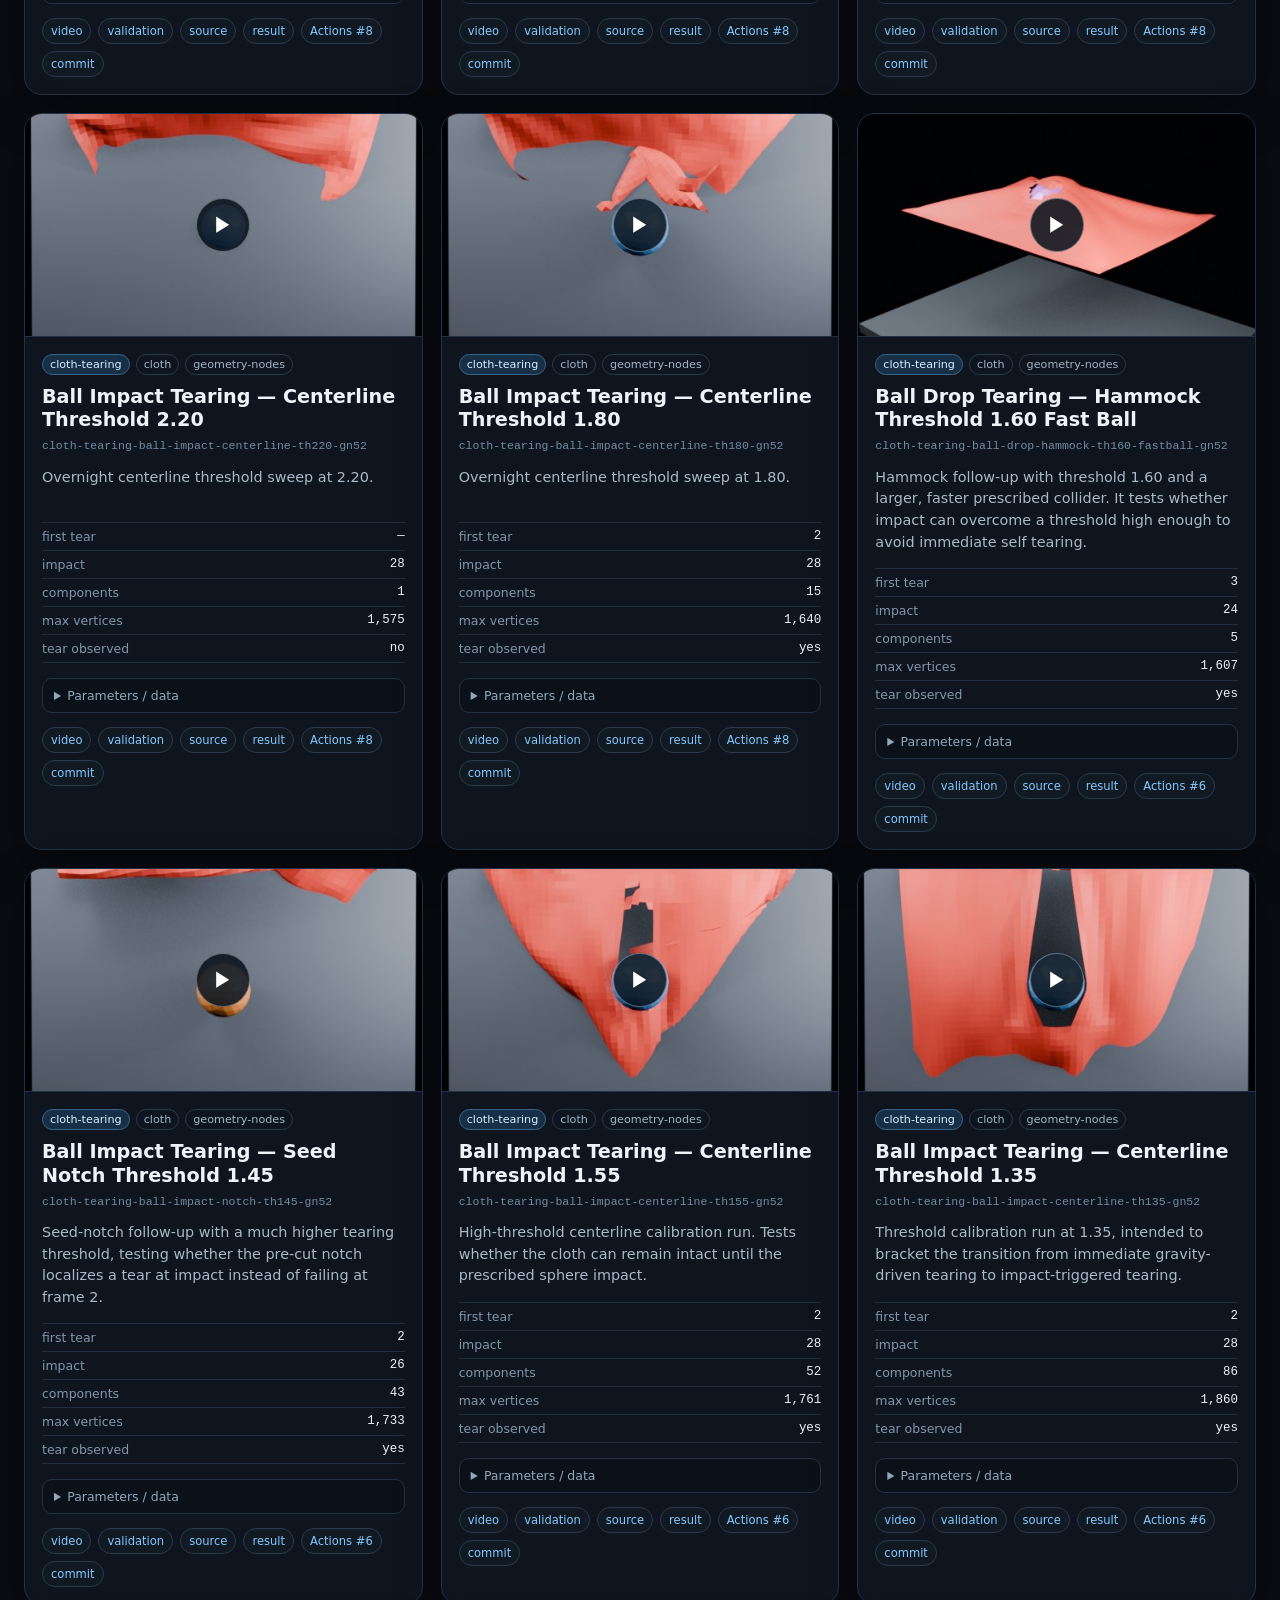
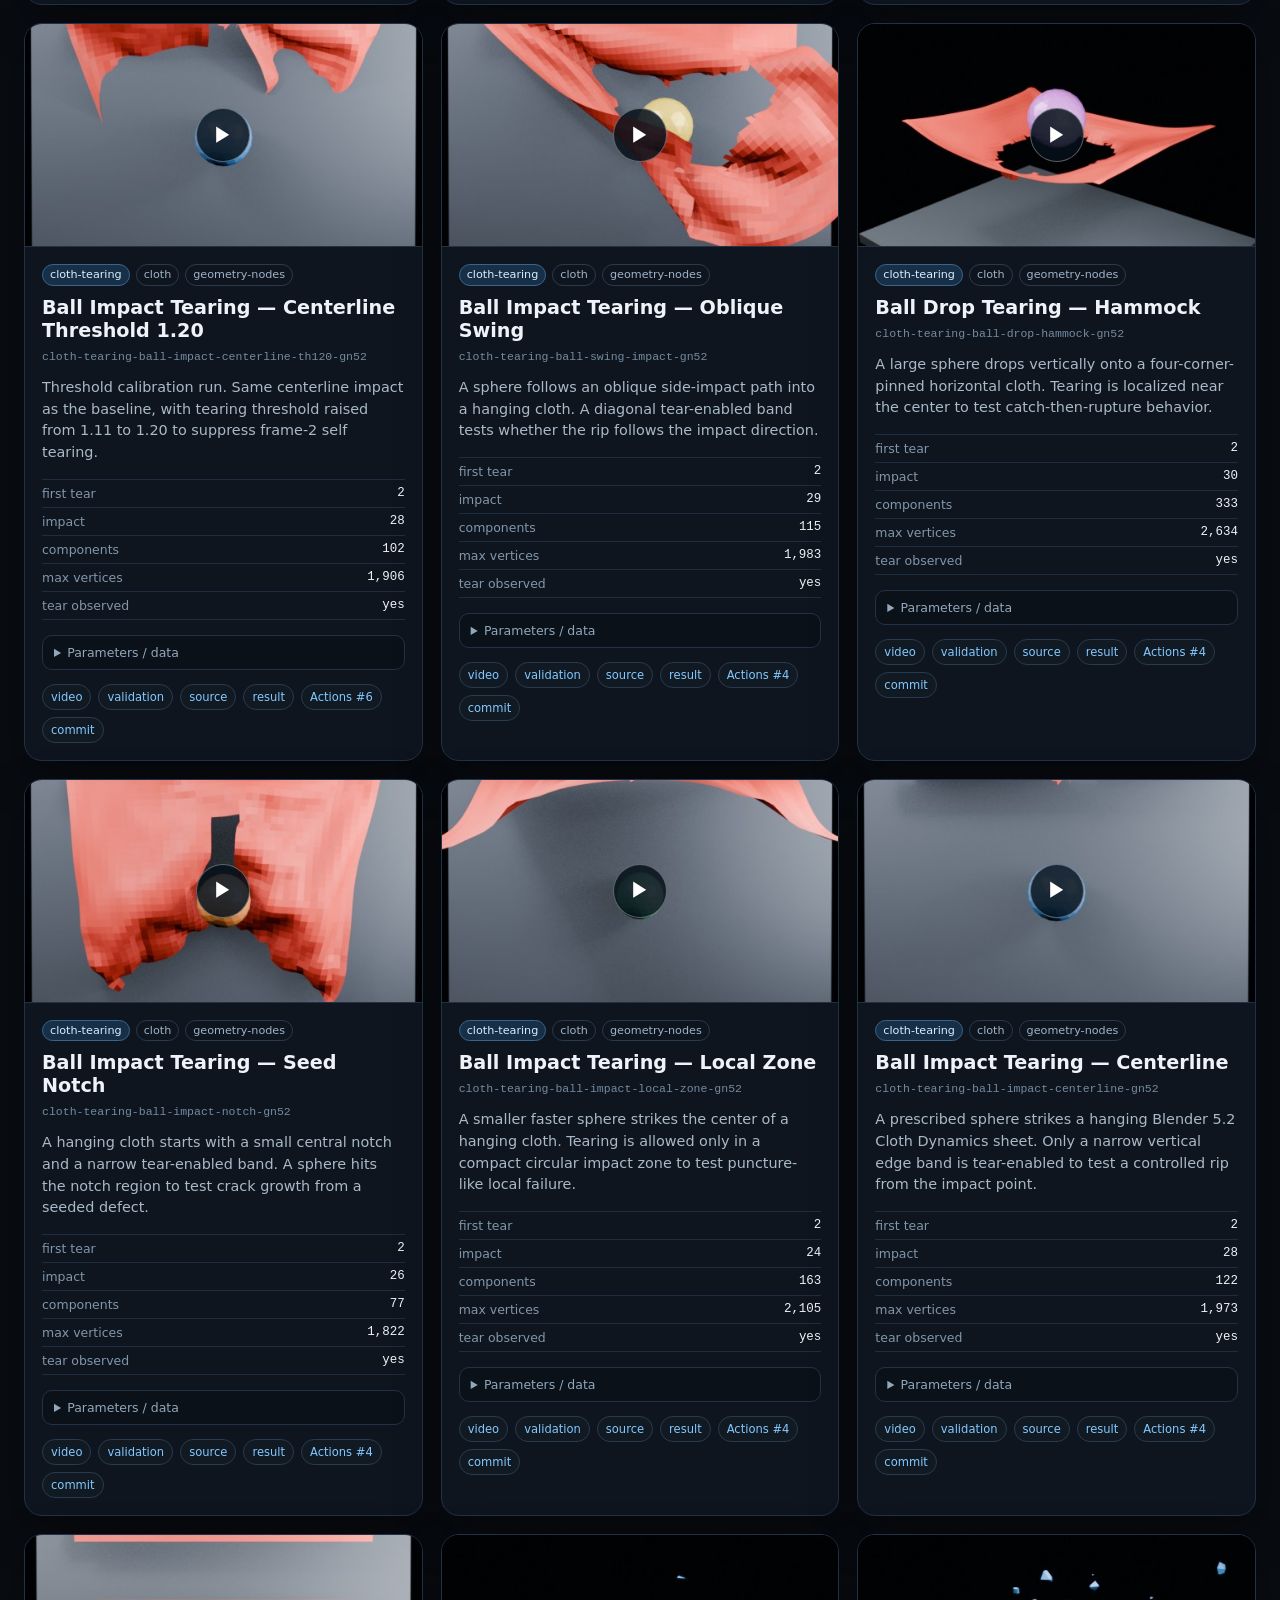
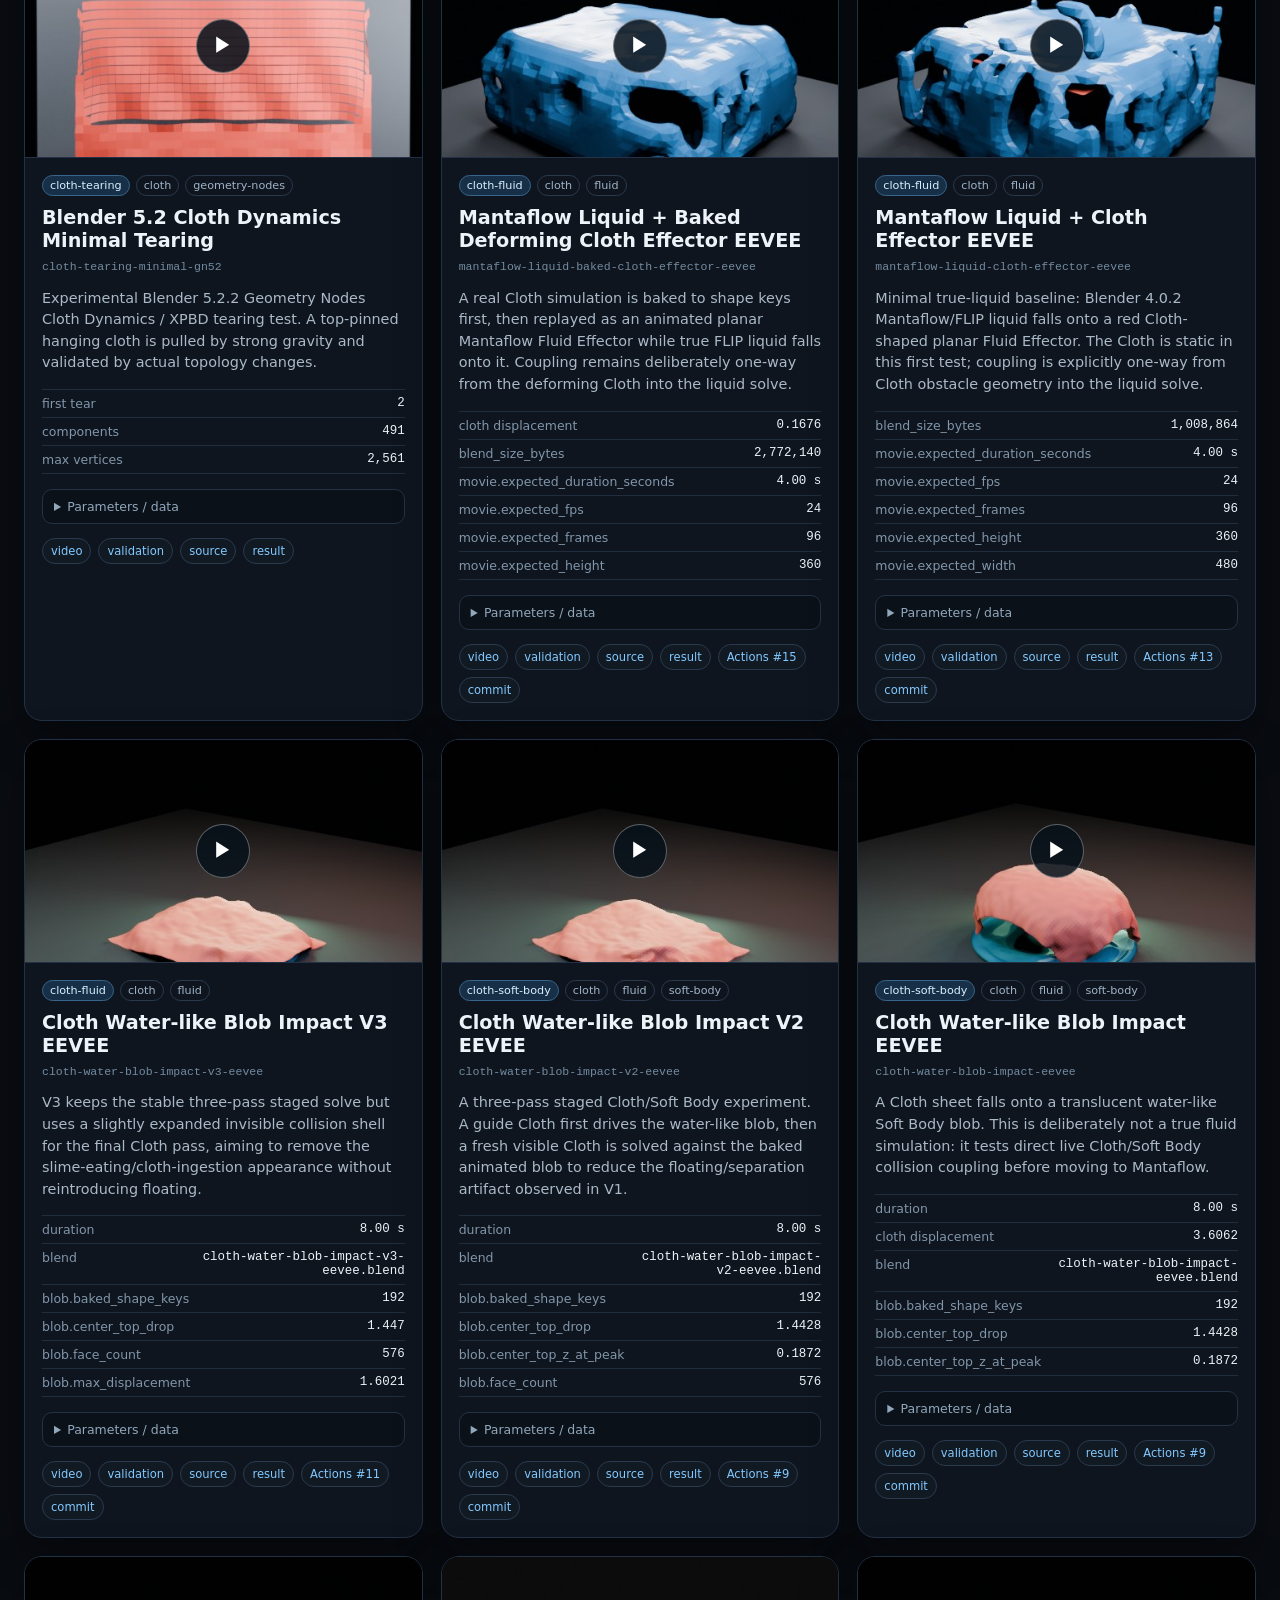
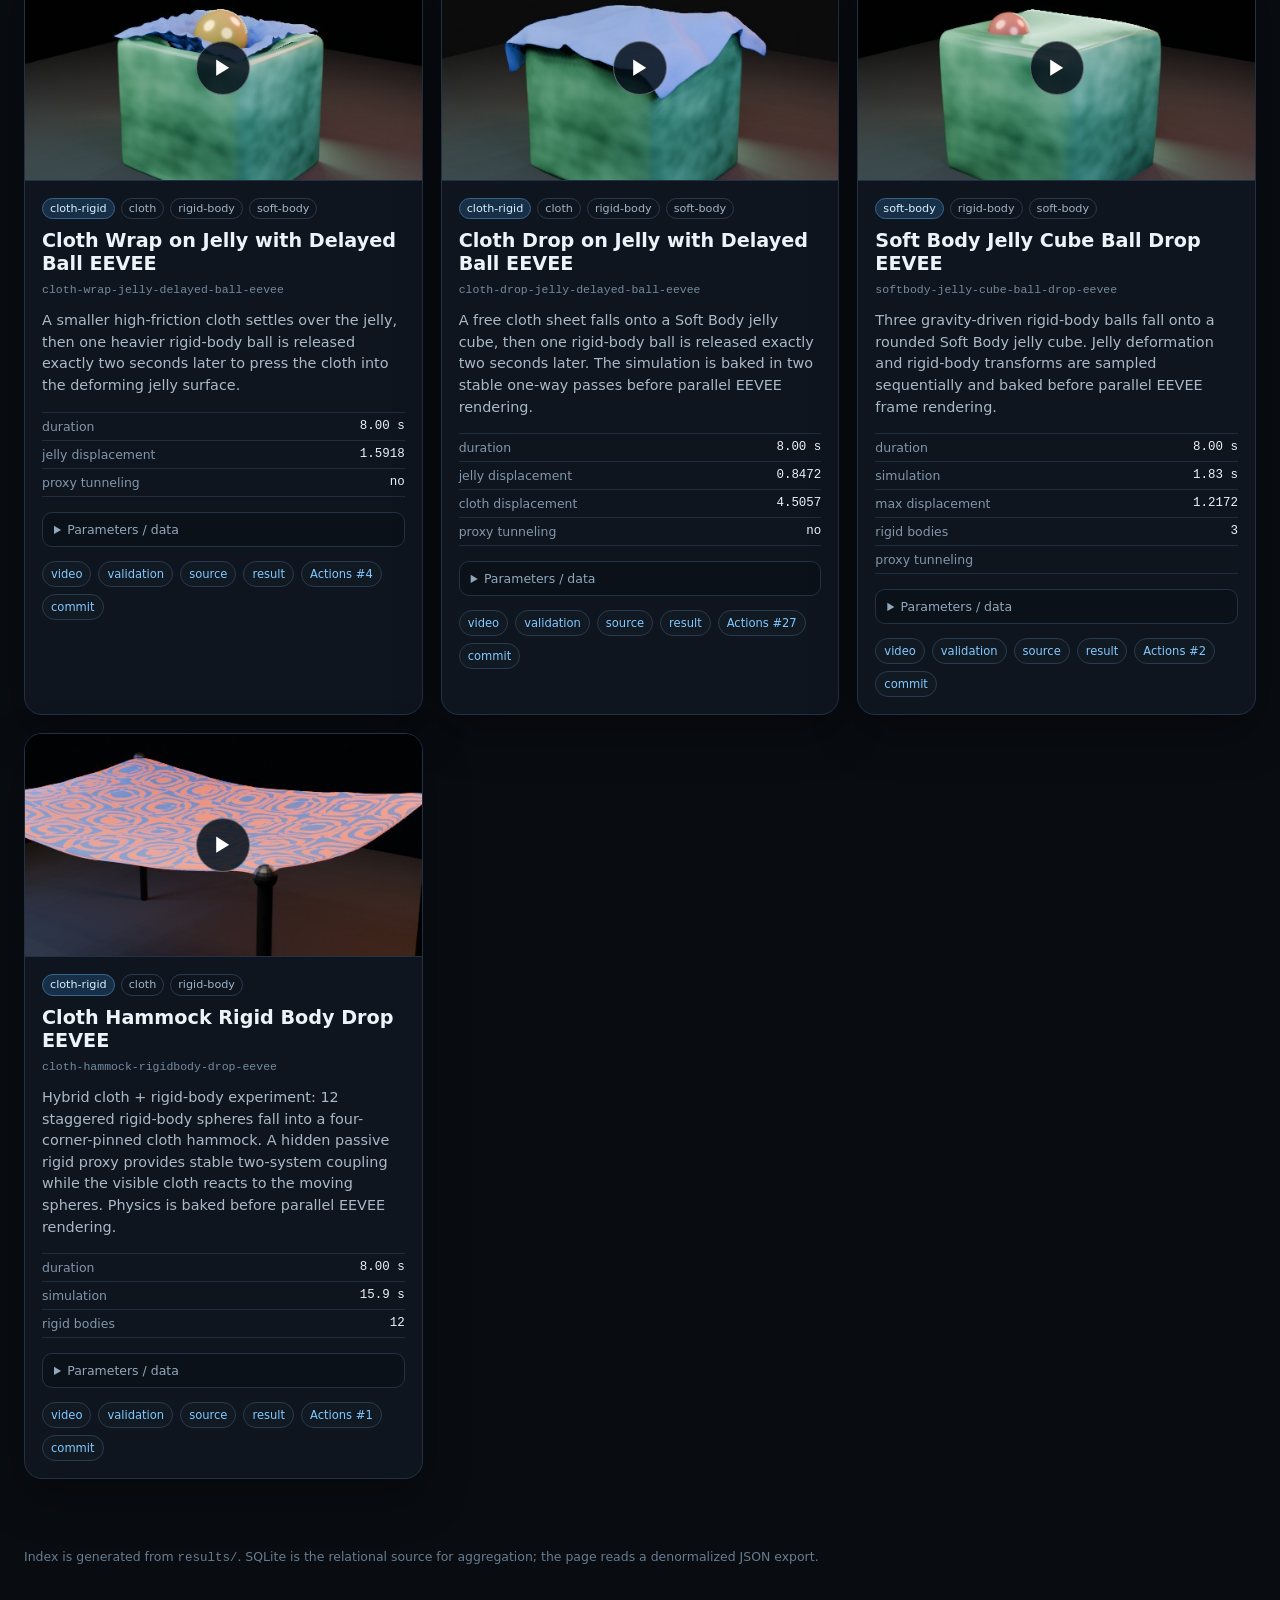
==== commit cd311e89: "chore: rebuild Pages gallery [skip ci]" ====
--- a/docs/index.html
+++ b/docs/index.html
@@ -1,524 +1,87 @@
-<!-- SPDX-License-Identifier: MIT-0 -->
 <!doctype html>
 <html lang="ja">
 <head>
-<meta charset="utf-8">
-<meta name="viewport" content="width=device-width,initial-scale=1">
-<meta name="color-scheme" content="dark">
-<meta name="gallery-revision" content="2026-09-28-first-publish-order">
-<title>tmp-blender gallery</title>
-<style>
-:root { font-family: ui-sans-serif, system-ui, -apple-system, BlinkMacSystemFont, "Segoe UI", sans-serif; color:#edf3f8; background:#0a0d12; }
-* { box-sizing:border-box; }
-body { margin:0; background:radial-gradient(circle at top,#162231 0,#0a0d12 42rem); }
-header { max-width:1200px; margin:auto; padding:42px 22px 18px; }
-h1 { margin:0 0 8px; font-size:clamp(2rem,5vw,4rem); letter-spacing:-.04em; }
-header p { margin:0; color:#9fb2c5; }
-main { max-width:1200px; margin:auto; padding:22px; display:grid; grid-template-columns:repeat(auto-fit,minmax(300px,1fr)); gap:22px; }
-.card { overflow:hidden; border:1px solid #253244; border-radius:18px; background:#101722d9; box-shadow:0 18px 50px #0007; }
-.visual { aspect-ratio:16/9; background:#000; display:flex; align-items:center; justify-content:center; }
-.visual img,.visual video { width:100%; height:100%; object-fit:cover; display:block; }
-.body { padding:18px; }
-h2 { margin:0; font-size:1.35rem; }
-.id,.source { color:#8297aa; font-family:ui-monospace,SFMono-Regular,Menlo,monospace; font-size:.82rem; }
-table { width:100%; border-collapse:collapse; margin:14px 0; font-size:.86rem; }
-th,td { padding:5px 0; border-bottom:1px solid #202d3d; text-align:left; }
-th { color:#8fa4b8; font-weight:500; }
-td { text-align:right; font-family:ui-monospace,SFMono-Regular,Menlo,monospace; }
-a { color:#78c4ff; text-decoration:none; }
-a:hover { text-decoration:underline; }
-.links { font-size:.88rem; line-height:1.8; }
-footer { max-width:1200px; margin:auto; padding:10px 22px 44px; color:#73879a; }
-</style>
+  <meta charset="utf-8">
+  <meta name="viewport" content="width=device-width,initial-scale=1">
+  <meta name="color-scheme" content="dark">
+  <title>tmp-blender physics lab</title>
+  <link rel="stylesheet" href="./style.css">
 </head>
-<body>
-<header>
-  <h1>tmp-blender</h1>
-  <p>GitHub Actionsで生成したBlender実験の公開ギャラリー。preview / validation / 短い動画を直接確認できます。</p>
-</header>
-<main>
+<body data-asset-root="assets" data-data-path="data/experiments.json">
+  <header class="hero">
+    <div>
+      <p class="eyebrow">2rwa / tmp-blender-rigid-cloth</p>
+      <h1>Physics experiment index</h1>
+      <p class="lede">Blender / Geometry Nodes / rigid body / soft body / cloth experiments indexed from committed results.</p>
+    </div>
+    <div class="data-links">
+      <a href="./data/experiments.json">JSON</a>
+      <a href="./data/experiments.sqlite">SQLite</a>
+      <a href="https://github.com/2rwa/tmp-blender-rigid-cloth">GitHub</a>
+    </div>
+  </header>
 
-        <article class="card">
-          <div class="visual"><video controls muted playsinline preload="metadata" poster="assets/cloth-tearing-ball-swing-impact-th260-longwide-gn52/preview.jpg"><source src="assets/cloth-tearing-ball-swing-impact-th260-longwide-gn52/media.mp4" type="video/mp4"></video></div>
-          <div class="body">
-            <h2>Ball Swing Impact Tearing — 2.60 Long Wide</h2>
-            <p class="id">cloth-tearing-ball-swing-impact-th260-longwide-gn52</p>
-            <p>144-frame distant-view swing run above the previous 2.20 self-tearing threshold.</p>
-            <p class="source">source <a href="https://github.com/2rwa/tmp-blender-rigid-cloth/commit/a29c215dff6b583e39bb58439cacff79a00d6bdb">a29c215dff</a></p>
-            <table><tr><th>duration_seconds</th><td>6.0</td></tr><tr><th>video_size_bytes</th><td>90,560 bytes</td></tr></table>
-            <p class="links"><a href="assets/cloth-tearing-ball-swing-impact-th260-longwide-gn52/preview.jpg">preview</a> · <a href="assets/cloth-tearing-ball-swing-impact-th260-longwide-gn52/media.mp4">mp4</a> · <a href="assets/cloth-tearing-ball-swing-impact-th260-longwide-gn52/validation.json">validation</a> · <a href="https://github.com/2rwa/tmp-blender-rigid-cloth/tree/main/experiments52/cloth-tearing-ball-swing-impact-th260-longwide-gn52">source</a> · <a href="https://github.com/2rwa/tmp-blender-rigid-cloth/tree/main/results/cloth-tearing-ball-swing-impact-th260-longwide-gn52">result</a> · <a href="https://github.com/2rwa/tmp-blender-rigid-cloth/blob/main/results/cloth-tearing-ball-swing-impact-th260-longwide-gn52/cloth-tearing-ball-swing-impact-th260-longwide-gn52.blend">cloth-tearing-ball-swing-impact-th260-longwide-gn52.blend</a> · <a href="https://github.com/2rwa/tmp-blender-rigid-cloth/actions/runs/36472219772">Actions #9</a></p>
-          </div>
-        </article>
-        
-        <article class="card">
-          <div class="visual"><video controls muted playsinline preload="metadata" poster="assets/cloth-tearing-ball-drop-hammock-th190-longwide-gn52/preview.jpg"><source src="assets/cloth-tearing-ball-drop-hammock-th190-longwide-gn52/media.mp4" type="video/mp4"></video></div>
-          <div class="body">
-            <h2>Ball Drop Tearing — Hammock 1.90 Long Wide</h2>
-            <p class="id">cloth-tearing-ball-drop-hammock-th190-longwide-gn52</p>
-            <p>144-frame distant-view hammock run between the previous tearing and no-tear thresholds.</p>
-            <p class="source">source <a href="https://github.com/2rwa/tmp-blender-rigid-cloth/commit/a29c215dff6b583e39bb58439cacff79a00d6bdb">a29c215dff</a></p>
-            <table><tr><th>duration_seconds</th><td>6.0</td></tr><tr><th>video_size_bytes</th><td>30,744 bytes</td></tr></table>
-            <p class="links"><a href="assets/cloth-tearing-ball-drop-hammock-th190-longwide-gn52/preview.jpg">preview</a> · <a href="assets/cloth-tearing-ball-drop-hammock-th190-longwide-gn52/media.mp4">mp4</a> · <a href="assets/cloth-tearing-ball-drop-hammock-th190-longwide-gn52/validation.json">validation</a> · <a href="https://github.com/2rwa/tmp-blender-rigid-cloth/tree/main/experiments52/cloth-tearing-ball-drop-hammock-th190-longwide-gn52">source</a> · <a href="https://github.com/2rwa/tmp-blender-rigid-cloth/tree/main/results/cloth-tearing-ball-drop-hammock-th190-longwide-gn52">result</a> · <a href="https://github.com/2rwa/tmp-blender-rigid-cloth/blob/main/results/cloth-tearing-ball-drop-hammock-th190-longwide-gn52/cloth-tearing-ball-drop-hammock-th190-longwide-gn52.blend">cloth-tearing-ball-drop-hammock-th190-longwide-gn52.blend</a> · <a href="https://github.com/2rwa/tmp-blender-rigid-cloth/actions/runs/36472219772">Actions #9</a></p>
-          </div>
-        </article>
-        
-        <article class="card">
-          <div class="visual"><video controls muted playsinline preload="metadata" poster="assets/cloth-tearing-ball-impact-local-zone-th190-longwide-gn52/preview.jpg"><source src="assets/cloth-tearing-ball-impact-local-zone-th190-longwide-gn52/media.mp4" type="video/mp4"></video></div>
-          <div class="body">
-            <h2>Ball Impact Tearing — Local Zone 1.90 Long Wide</h2>
-            <p class="id">cloth-tearing-ball-impact-local-zone-th190-longwide-gn52</p>
-            <p>144-frame distant-view local-zone run near the observed tearing boundary.</p>
-            <p class="source">source <a href="https://github.com/2rwa/tmp-blender-rigid-cloth/commit/a29c215dff6b583e39bb58439cacff79a00d6bdb">a29c215dff</a></p>
-            <table><tr><th>duration_seconds</th><td>6.0</td></tr><tr><th>video_size_bytes</th><td>77,062 bytes</td></tr></table>
-            <p class="links"><a href="assets/cloth-tearing-ball-impact-local-zone-th190-longwide-gn52/preview.jpg">preview</a> · <a href="assets/cloth-tearing-ball-impact-local-zone-th190-longwide-gn52/media.mp4">mp4</a> · <a href="assets/cloth-tearing-ball-impact-local-zone-th190-longwide-gn52/validation.json">validation</a> · <a href="https://github.com/2rwa/tmp-blender-rigid-cloth/tree/main/experiments52/cloth-tearing-ball-impact-local-zone-th190-longwide-gn52">source</a> · <a href="https://github.com/2rwa/tmp-blender-rigid-cloth/tree/main/results/cloth-tearing-ball-impact-local-zone-th190-longwide-gn52">result</a> · <a href="https://github.com/2rwa/tmp-blender-rigid-cloth/blob/main/results/cloth-tearing-ball-impact-local-zone-th190-longwide-gn52/cloth-tearing-ball-impact-local-zone-th190-longwide-gn52.blend">cloth-tearing-ball-impact-local-zone-th190-longwide-gn52.blend</a> · <a href="https://github.com/2rwa/tmp-blender-rigid-cloth/actions/runs/36472219772">Actions #9</a></p>
-          </div>
-        </article>
-        
-        <article class="card">
-          <div class="visual"><video controls muted playsinline preload="metadata" poster="assets/cloth-tearing-ball-impact-notch-th190-longwide-gn52/preview.jpg"><source src="assets/cloth-tearing-ball-impact-notch-th190-longwide-gn52/media.mp4" type="video/mp4"></video></div>
-          <div class="body">
-            <h2>Ball Impact Tearing — Seed Notch 1.90 Long Wide</h2>
-            <p class="id">cloth-tearing-ball-impact-notch-th190-longwide-gn52</p>
-            <p>144-frame distant-view seed-notch run near the observed tearing boundary.</p>
-            <p class="source">source <a href="https://github.com/2rwa/tmp-blender-rigid-cloth/commit/a29c215dff6b583e39bb58439cacff79a00d6bdb">a29c215dff</a></p>
-            <table><tr><th>duration_seconds</th><td>6.0</td></tr><tr><th>video_size_bytes</th><td>84,488 bytes</td></tr></table>
-            <p class="links"><a href="assets/cloth-tearing-ball-impact-notch-th190-longwide-gn52/preview.jpg">preview</a> · <a href="assets/cloth-tearing-ball-impact-notch-th190-longwide-gn52/media.mp4">mp4</a> · <a href="assets/cloth-tearing-ball-impact-notch-th190-longwide-gn52/validation.json">validation</a> · <a href="https://github.com/2rwa/tmp-blender-rigid-cloth/tree/main/experiments52/cloth-tearing-ball-impact-notch-th190-longwide-gn52">source</a> · <a href="https://github.com/2rwa/tmp-blender-rigid-cloth/tree/main/results/cloth-tearing-ball-impact-notch-th190-longwide-gn52">result</a> · <a href="https://github.com/2rwa/tmp-blender-rigid-cloth/blob/main/results/cloth-tearing-ball-impact-notch-th190-longwide-gn52/cloth-tearing-ball-impact-notch-th190-longwide-gn52.blend">cloth-tearing-ball-impact-notch-th190-longwide-gn52.blend</a> · <a href="https://github.com/2rwa/tmp-blender-rigid-cloth/actions/runs/36472219772">Actions #9</a></p>
-          </div>
-        </article>
-        
-        <article class="card">
-          <div class="visual"><video controls muted playsinline preload="metadata" poster="assets/cloth-tearing-centerline-th195-no-contact-longwide-gn52/preview.jpg"><source src="assets/cloth-tearing-centerline-th195-no-contact-longwide-gn52/media.mp4" type="video/mp4"></video></div>
-          <div class="body">
-            <h2>Cloth Tearing Control — Centerline 1.95 No Contact Long Wide</h2>
-            <p class="id">cloth-tearing-centerline-th195-no-contact-longwide-gn52</p>
-            <p>144-frame no-contact control at threshold 1.95 with the same distant camera.</p>
-            <p class="source">source <a href="https://github.com/2rwa/tmp-blender-rigid-cloth/commit/a29c215dff6b583e39bb58439cacff79a00d6bdb">a29c215dff</a></p>
-            <table><tr><th>duration_seconds</th><td>6.0</td></tr><tr><th>video_size_bytes</th><td>9,906 bytes</td></tr></table>
-            <p class="links"><a href="assets/cloth-tearing-centerline-th195-no-contact-longwide-gn52/preview.jpg">preview</a> · <a href="assets/cloth-tearing-centerline-th195-no-contact-longwide-gn52/media.mp4">mp4</a> · <a href="assets/cloth-tearing-centerline-th195-no-contact-longwide-gn52/validation.json">validation</a> · <a href="https://github.com/2rwa/tmp-blender-rigid-cloth/tree/main/experiments52/cloth-tearing-centerline-th195-no-contact-longwide-gn52">source</a> · <a href="https://github.com/2rwa/tmp-blender-rigid-cloth/tree/main/results/cloth-tearing-centerline-th195-no-contact-longwide-gn52">result</a> · <a href="https://github.com/2rwa/tmp-blender-rigid-cloth/blob/main/results/cloth-tearing-centerline-th195-no-contact-longwide-gn52/cloth-tearing-centerline-th195-no-contact-longwide-gn52.blend">cloth-tearing-centerline-th195-no-contact-longwide-gn52.blend</a> · <a href="https://github.com/2rwa/tmp-blender-rigid-cloth/actions/runs/36472219772">Actions #9</a></p>
-          </div>
-        </article>
-        
-        <article class="card">
-          <div class="visual"><video controls muted playsinline preload="metadata" poster="assets/cloth-tearing-ball-impact-centerline-th205-longwide-gn52/preview.jpg"><source src="assets/cloth-tearing-ball-impact-centerline-th205-longwide-gn52/media.mp4" type="video/mp4"></video></div>
-          <div class="body">
-            <h2>Ball Impact Tearing — Centerline 2.05 Long Wide</h2>
-            <p class="id">cloth-tearing-ball-impact-centerline-th205-longwide-gn52</p>
-            <p>Long-view 144-frame centerline calibration at threshold 2.05.</p>
-            <p class="source">source <a href="https://github.com/2rwa/tmp-blender-rigid-cloth/commit/a29c215dff6b583e39bb58439cacff79a00d6bdb">a29c215dff</a></p>
-            <table><tr><th>duration_seconds</th><td>6.0</td></tr><tr><th>video_size_bytes</th><td>66,001 bytes</td></tr></table>
-            <p class="links"><a href="assets/cloth-tearing-ball-impact-centerline-th205-longwide-gn52/preview.jpg">preview</a> · <a href="assets/cloth-tearing-ball-impact-centerline-th205-longwide-gn52/media.mp4">mp4</a> · <a href="assets/cloth-tearing-ball-impact-centerline-th205-longwide-gn52/validation.json">validation</a> · <a href="https://github.com/2rwa/tmp-blender-rigid-cloth/tree/main/experiments52/cloth-tearing-ball-impact-centerline-th205-longwide-gn52">source</a> · <a href="https://github.com/2rwa/tmp-blender-rigid-cloth/tree/main/results/cloth-tearing-ball-impact-centerline-th205-longwide-gn52">result</a> · <a href="https://github.com/2rwa/tmp-blender-rigid-cloth/blob/main/results/cloth-tearing-ball-impact-centerline-th205-longwide-gn52/cloth-tearing-ball-impact-centerline-th205-longwide-gn52.blend">cloth-tearing-ball-impact-centerline-th205-longwide-gn52.blend</a> · <a href="https://github.com/2rwa/tmp-blender-rigid-cloth/actions/runs/36472219772">Actions #9</a></p>
-          </div>
-        </article>
-        
-        <article class="card">
-          <div class="visual"><video controls muted playsinline preload="metadata" poster="assets/cloth-tearing-ball-impact-centerline-th200-longwide-gn52/preview.jpg"><source src="assets/cloth-tearing-ball-impact-centerline-th200-longwide-gn52/media.mp4" type="video/mp4"></video></div>
-          <div class="body">
-            <h2>Ball Impact Tearing — Centerline 2.00 Long Wide</h2>
-            <p class="id">cloth-tearing-ball-impact-centerline-th200-longwide-gn52</p>
-            <p>Long-view 144-frame centerline calibration at threshold 2.00.</p>
-            <p class="source">source <a href="https://github.com/2rwa/tmp-blender-rigid-cloth/commit/a29c215dff6b583e39bb58439cacff79a00d6bdb">a29c215dff</a></p>
-            <table><tr><th>duration_seconds</th><td>6.0</td></tr><tr><th>video_size_bytes</th><td>65,756 bytes</td></tr></table>
-            <p class="links"><a href="assets/cloth-tearing-ball-impact-centerline-th200-longwide-gn52/preview.jpg">preview</a> · <a href="assets/cloth-tearing-ball-impact-centerline-th200-longwide-gn52/media.mp4">mp4</a> · <a href="assets/cloth-tearing-ball-impact-centerline-th200-longwide-gn52/validation.json">validation</a> · <a href="https://github.com/2rwa/tmp-blender-rigid-cloth/tree/main/experiments52/cloth-tearing-ball-impact-centerline-th200-longwide-gn52">source</a> · <a href="https://github.com/2rwa/tmp-blender-rigid-cloth/tree/main/results/cloth-tearing-ball-impact-centerline-th200-longwide-gn52">result</a> · <a href="https://github.com/2rwa/tmp-blender-rigid-cloth/blob/main/results/cloth-tearing-ball-impact-centerline-th200-longwide-gn52/cloth-tearing-ball-impact-centerline-th200-longwide-gn52.blend">cloth-tearing-ball-impact-centerline-th200-longwide-gn52.blend</a> · <a href="https://github.com/2rwa/tmp-blender-rigid-cloth/actions/runs/36472219772">Actions #9</a></p>
-          </div>
-        </article>
-        
-        <article class="card">
-          <div class="visual"><video controls muted playsinline preload="metadata" poster="assets/cloth-tearing-ball-impact-centerline-th195-longwide-gn52/preview.jpg"><source src="assets/cloth-tearing-ball-impact-centerline-th195-longwide-gn52/media.mp4" type="video/mp4"></video></div>
-          <div class="body">
-            <h2>Ball Impact Tearing — Centerline 1.95 Long Wide</h2>
-            <p class="id">cloth-tearing-ball-impact-centerline-th195-longwide-gn52</p>
-            <p>Long-view 144-frame centerline calibration at threshold 1.95.</p>
-            <p class="source">source <a href="https://github.com/2rwa/tmp-blender-rigid-cloth/commit/a29c215dff6b583e39bb58439cacff79a00d6bdb">a29c215dff</a></p>
-            <table><tr><th>duration_seconds</th><td>6.0</td></tr><tr><th>video_size_bytes</th><td>64,837 bytes</td></tr></table>
-            <p class="links"><a href="assets/cloth-tearing-ball-impact-centerline-th195-longwide-gn52/preview.jpg">preview</a> · <a href="assets/cloth-tearing-ball-impact-centerline-th195-longwide-gn52/media.mp4">mp4</a> · <a href="assets/cloth-tearing-ball-impact-centerline-th195-longwide-gn52/validation.json">validation</a> · <a href="https://github.com/2rwa/tmp-blender-rigid-cloth/tree/main/experiments52/cloth-tearing-ball-impact-centerline-th195-longwide-gn52">source</a> · <a href="https://github.com/2rwa/tmp-blender-rigid-cloth/tree/main/results/cloth-tearing-ball-impact-centerline-th195-longwide-gn52">result</a> · <a href="https://github.com/2rwa/tmp-blender-rigid-cloth/blob/main/results/cloth-tearing-ball-impact-centerline-th195-longwide-gn52/cloth-tearing-ball-impact-centerline-th195-longwide-gn52.blend">cloth-tearing-ball-impact-centerline-th195-longwide-gn52.blend</a> · <a href="https://github.com/2rwa/tmp-blender-rigid-cloth/actions/runs/36472219772">Actions #9</a></p>
-          </div>
-        </article>
-        
-        <article class="card">
-          <div class="visual"><video controls muted playsinline preload="metadata" poster="assets/cloth-tearing-ball-impact-centerline-th190-longwide-gn52/preview.jpg"><source src="assets/cloth-tearing-ball-impact-centerline-th190-longwide-gn52/media.mp4" type="video/mp4"></video></div>
-          <div class="body">
-            <h2>Ball Impact Tearing — Centerline 1.90 Long Wide</h2>
-            <p class="id">cloth-tearing-ball-impact-centerline-th190-longwide-gn52</p>
-            <p>Long-view 144-frame centerline calibration at threshold 1.90.</p>
-            <p class="source">source <a href="https://github.com/2rwa/tmp-blender-rigid-cloth/commit/a29c215dff6b583e39bb58439cacff79a00d6bdb">a29c215dff</a></p>
-            <table><tr><th>duration_seconds</th><td>6.0</td></tr><tr><th>video_size_bytes</th><td>63,520 bytes</td></tr></table>
-            <p class="links"><a href="assets/cloth-tearing-ball-impact-centerline-th190-longwide-gn52/preview.jpg">preview</a> · <a href="assets/cloth-tearing-ball-impact-centerline-th190-longwide-gn52/media.mp4">mp4</a> · <a href="assets/cloth-tearing-ball-impact-centerline-th190-longwide-gn52/validation.json">validation</a> · <a href="https://github.com/2rwa/tmp-blender-rigid-cloth/tree/main/experiments52/cloth-tearing-ball-impact-centerline-th190-longwide-gn52">source</a> · <a href="https://github.com/2rwa/tmp-blender-rigid-cloth/tree/main/results/cloth-tearing-ball-impact-centerline-th190-longwide-gn52">result</a> · <a href="https://github.com/2rwa/tmp-blender-rigid-cloth/blob/main/results/cloth-tearing-ball-impact-centerline-th190-longwide-gn52/cloth-tearing-ball-impact-centerline-th190-longwide-gn52.blend">cloth-tearing-ball-impact-centerline-th190-longwide-gn52.blend</a> · <a href="https://github.com/2rwa/tmp-blender-rigid-cloth/actions/runs/36472219772">Actions #9</a></p>
-          </div>
-        </article>
-        
-        <article class="card">
-          <div class="visual"><video controls muted playsinline preload="metadata" poster="assets/cloth-tearing-ball-impact-centerline-th185-longwide-gn52/preview.jpg"><source src="assets/cloth-tearing-ball-impact-centerline-th185-longwide-gn52/media.mp4" type="video/mp4"></video></div>
-          <div class="body">
-            <h2>Ball Impact Tearing — Centerline 1.85 Long Wide</h2>
-            <p class="id">cloth-tearing-ball-impact-centerline-th185-longwide-gn52</p>
-            <p>Long-view 144-frame centerline calibration at threshold 1.85.</p>
-            <p class="source">source <a href="https://github.com/2rwa/tmp-blender-rigid-cloth/commit/a29c215dff6b583e39bb58439cacff79a00d6bdb">a29c215dff</a></p>
-            <table><tr><th>duration_seconds</th><td>6.0</td></tr><tr><th>video_size_bytes</th><td>67,062 bytes</td></tr></table>
-            <p class="links"><a href="assets/cloth-tearing-ball-impact-centerline-th185-longwide-gn52/preview.jpg">preview</a> · <a href="assets/cloth-tearing-ball-impact-centerline-th185-longwide-gn52/media.mp4">mp4</a> · <a href="assets/cloth-tearing-ball-impact-centerline-th185-longwide-gn52/validation.json">validation</a> · <a href="https://github.com/2rwa/tmp-blender-rigid-cloth/tree/main/experiments52/cloth-tearing-ball-impact-centerline-th185-longwide-gn52">source</a> · <a href="https://github.com/2rwa/tmp-blender-rigid-cloth/tree/main/results/cloth-tearing-ball-impact-centerline-th185-longwide-gn52">result</a> · <a href="https://github.com/2rwa/tmp-blender-rigid-cloth/blob/main/results/cloth-tearing-ball-impact-centerline-th185-longwide-gn52/cloth-tearing-ball-impact-centerline-th185-longwide-gn52.blend">cloth-tearing-ball-impact-centerline-th185-longwide-gn52.blend</a> · <a href="https://github.com/2rwa/tmp-blender-rigid-cloth/actions/runs/36472219772">Actions #9</a></p>
-          </div>
-        </article>
-        
-        <article class="card">
-          <div class="visual"><video controls muted playsinline preload="metadata" poster="assets/cloth-tearing-centerline-th220-no-contact-gn52/preview.jpg"><source src="assets/cloth-tearing-centerline-th220-no-contact-gn52/media.mp4" type="video/mp4"></video></div>
-          <div class="body">
-            <h2>Cloth Tearing Control — Centerline Threshold 2.20 No Contact</h2>
-            <p class="id">cloth-tearing-centerline-th220-no-contact-gn52</p>
-            <p>No-contact control for threshold 2.20. The prescribed sphere follows the same timing but stays far outside the cloth to separate intrinsic tearing from impact-triggered tearing.</p>
-            <p class="source">source <a href="https://github.com/2rwa/tmp-blender-rigid-cloth/commit/aa660ca7aa9e59dfcbe8a97bfc5ad4fe21ff0664">aa660ca7aa</a></p>
-            <table><tr><th>video_size_bytes</th><td>9,931 bytes</td></tr></table>
-            <p class="links"><a href="assets/cloth-tearing-centerline-th220-no-contact-gn52/preview.jpg">preview</a> · <a href="assets/cloth-tearing-centerline-th220-no-contact-gn52/media.mp4">mp4</a> · <a href="assets/cloth-tearing-centerline-th220-no-contact-gn52/validation.json">validation</a> · <a href="https://github.com/2rwa/tmp-blender-rigid-cloth/tree/main/experiments52/cloth-tearing-centerline-th220-no-contact-gn52">source</a> · <a href="https://github.com/2rwa/tmp-blender-rigid-cloth/tree/main/results/cloth-tearing-centerline-th220-no-contact-gn52">result</a> · <a href="https://github.com/2rwa/tmp-blender-rigid-cloth/blob/main/results/cloth-tearing-centerline-th220-no-contact-gn52/cloth-tearing-centerline-th220-no-contact-gn52.blend">cloth-tearing-centerline-th220-no-contact-gn52.blend</a> · <a href="https://github.com/2rwa/tmp-blender-rigid-cloth/actions/runs/36463210144">Actions #8</a></p>
-          </div>
-        </article>
-        
-        <article class="card">
-          <div class="visual"><video controls muted playsinline preload="metadata" poster="assets/cloth-tearing-ball-swing-impact-th220-fast-gn52/preview.jpg"><source src="assets/cloth-tearing-ball-swing-impact-th220-fast-gn52/media.mp4" type="video/mp4"></video></div>
-          <div class="body">
-            <h2>Ball Swing Impact Tearing — Threshold 2.20 Fast</h2>
-            <p class="id">cloth-tearing-ball-swing-impact-th220-fast-gn52</p>
-            <p>Overnight oblique swing test at threshold 2.20 with a larger faster collider.</p>
-            <p class="source">source <a href="https://github.com/2rwa/tmp-blender-rigid-cloth/commit/aa660ca7aa9e59dfcbe8a97bfc5ad4fe21ff0664">aa660ca7aa</a></p>
-            <table><tr><th>video_size_bytes</th><td>97,853 bytes</td></tr></table>
-            <p class="links"><a href="assets/cloth-tearing-ball-swing-impact-th220-fast-gn52/preview.jpg">preview</a> · <a href="assets/cloth-tearing-ball-swing-impact-th220-fast-gn52/media.mp4">mp4</a> · <a href="assets/cloth-tearing-ball-swing-impact-th220-fast-gn52/validation.json">validation</a> · <a href="https://github.com/2rwa/tmp-blender-rigid-cloth/tree/main/experiments52/cloth-tearing-ball-swing-impact-th220-fast-gn52">source</a> · <a href="https://github.com/2rwa/tmp-blender-rigid-cloth/tree/main/results/cloth-tearing-ball-swing-impact-th220-fast-gn52">result</a> · <a href="https://github.com/2rwa/tmp-blender-rigid-cloth/blob/main/results/cloth-tearing-ball-swing-impact-th220-fast-gn52/cloth-tearing-ball-swing-impact-th220-fast-gn52.blend">cloth-tearing-ball-swing-impact-th220-fast-gn52.blend</a> · <a href="https://github.com/2rwa/tmp-blender-rigid-cloth/actions/runs/36463210144">Actions #8</a></p>
-          </div>
-        </article>
-        
-        <article class="card">
-          <div class="visual"><video controls muted playsinline preload="metadata" poster="assets/cloth-tearing-ball-drop-hammock-th220-fastball-gn52/preview.jpg"><source src="assets/cloth-tearing-ball-drop-hammock-th220-fastball-gn52/media.mp4" type="video/mp4"></video></div>
-          <div class="body">
-            <h2>Ball Drop Tearing — Hammock Threshold 2.20 Fast Ball</h2>
-            <p class="id">cloth-tearing-ball-drop-hammock-th220-fastball-gn52</p>
-            <p>Overnight hammock test at threshold 2.20 with a larger fast collider.</p>
-            <p class="source">source <a href="https://github.com/2rwa/tmp-blender-rigid-cloth/commit/aa660ca7aa9e59dfcbe8a97bfc5ad4fe21ff0664">aa660ca7aa</a></p>
-            <table><tr><th>video_size_bytes</th><td>33,863 bytes</td></tr></table>
-            <p class="links"><a href="assets/cloth-tearing-ball-drop-hammock-th220-fastball-gn52/preview.jpg">preview</a> · <a href="assets/cloth-tearing-ball-drop-hammock-th220-fastball-gn52/media.mp4">mp4</a> · <a href="assets/cloth-tearing-ball-drop-hammock-th220-fastball-gn52/validation.json">validation</a> · <a href="https://github.com/2rwa/tmp-blender-rigid-cloth/tree/main/experiments52/cloth-tearing-ball-drop-hammock-th220-fastball-gn52">source</a> · <a href="https://github.com/2rwa/tmp-blender-rigid-cloth/tree/main/results/cloth-tearing-ball-drop-hammock-th220-fastball-gn52">result</a> · <a href="https://github.com/2rwa/tmp-blender-rigid-cloth/blob/main/results/cloth-tearing-ball-drop-hammock-th220-fastball-gn52/cloth-tearing-ball-drop-hammock-th220-fastball-gn52.blend">cloth-tearing-ball-drop-hammock-th220-fastball-gn52.blend</a> · <a href="https://github.com/2rwa/tmp-blender-rigid-cloth/actions/runs/36463210144">Actions #8</a></p>
-          </div>
-        </article>
-        
-        <article class="card">
-          <div class="visual"><video controls muted playsinline preload="metadata" poster="assets/cloth-tearing-ball-impact-local-zone-th220-gn52/preview.jpg"><source src="assets/cloth-tearing-ball-impact-local-zone-th220-gn52/media.mp4" type="video/mp4"></video></div>
-          <div class="body">
-            <h2>Ball Impact Tearing — Local Zone Threshold 2.20</h2>
-            <p class="id">cloth-tearing-ball-impact-local-zone-th220-gn52</p>
-            <p>Overnight local-zone test at threshold 2.20.</p>
-            <p class="source">source <a href="https://github.com/2rwa/tmp-blender-rigid-cloth/commit/aa660ca7aa9e59dfcbe8a97bfc5ad4fe21ff0664">aa660ca7aa</a></p>
-            <table><tr><th>video_size_bytes</th><td>72,130 bytes</td></tr></table>
-            <p class="links"><a href="assets/cloth-tearing-ball-impact-local-zone-th220-gn52/preview.jpg">preview</a> · <a href="assets/cloth-tearing-ball-impact-local-zone-th220-gn52/media.mp4">mp4</a> · <a href="assets/cloth-tearing-ball-impact-local-zone-th220-gn52/validation.json">validation</a> · <a href="https://github.com/2rwa/tmp-blender-rigid-cloth/tree/main/experiments52/cloth-tearing-ball-impact-local-zone-th220-gn52">source</a> · <a href="https://github.com/2rwa/tmp-blender-rigid-cloth/tree/main/results/cloth-tearing-ball-impact-local-zone-th220-gn52">result</a> · <a href="https://github.com/2rwa/tmp-blender-rigid-cloth/blob/main/results/cloth-tearing-ball-impact-local-zone-th220-gn52/cloth-tearing-ball-impact-local-zone-th220-gn52.blend">cloth-tearing-ball-impact-local-zone-th220-gn52.blend</a> · <a href="https://github.com/2rwa/tmp-blender-rigid-cloth/actions/runs/36463210144">Actions #8</a></p>
-          </div>
-        </article>
-        
-        <article class="card">
-          <div class="visual"><video controls muted playsinline preload="metadata" poster="assets/cloth-tearing-ball-impact-notch-th220-gn52/preview.jpg"><source src="assets/cloth-tearing-ball-impact-notch-th220-gn52/media.mp4" type="video/mp4"></video></div>
-          <div class="body">
-            <h2>Ball Impact Tearing — Seed Notch Threshold 2.20</h2>
-            <p class="id">cloth-tearing-ball-impact-notch-th220-gn52</p>
-            <p>Overnight seed-notch test at threshold 2.20.</p>
-            <p class="source">source <a href="https://github.com/2rwa/tmp-blender-rigid-cloth/commit/aa660ca7aa9e59dfcbe8a97bfc5ad4fe21ff0664">aa660ca7aa</a></p>
-            <table><tr><th>video_size_bytes</th><td>80,404 bytes</td></tr></table>
-            <p class="links"><a href="assets/cloth-tearing-ball-impact-notch-th220-gn52/preview.jpg">preview</a> · <a href="assets/cloth-tearing-ball-impact-notch-th220-gn52/media.mp4">mp4</a> · <a href="assets/cloth-tearing-ball-impact-notch-th220-gn52/validation.json">validation</a> · <a href="https://github.com/2rwa/tmp-blender-rigid-cloth/tree/main/experiments52/cloth-tearing-ball-impact-notch-th220-gn52">source</a> · <a href="https://github.com/2rwa/tmp-blender-rigid-cloth/tree/main/results/cloth-tearing-ball-impact-notch-th220-gn52">result</a> · <a href="https://github.com/2rwa/tmp-blender-rigid-cloth/blob/main/results/cloth-tearing-ball-impact-notch-th220-gn52/cloth-tearing-ball-impact-notch-th220-gn52.blend">cloth-tearing-ball-impact-notch-th220-gn52.blend</a> · <a href="https://github.com/2rwa/tmp-blender-rigid-cloth/actions/runs/36463210144">Actions #8</a></p>
-          </div>
-        </article>
-        
-        <article class="card">
-          <div class="visual"><video controls muted playsinline preload="metadata" poster="assets/cloth-tearing-ball-impact-centerline-th500-gn52/preview.jpg"><source src="assets/cloth-tearing-ball-impact-centerline-th500-gn52/media.mp4" type="video/mp4"></video></div>
-          <div class="body">
-            <h2>Ball Impact Tearing — Centerline Threshold 5.00</h2>
-            <p class="id">cloth-tearing-ball-impact-centerline-th500-gn52</p>
-            <p>Overnight centerline threshold sweep at 5.00.</p>
-            <p class="source">source <a href="https://github.com/2rwa/tmp-blender-rigid-cloth/commit/aa660ca7aa9e59dfcbe8a97bfc5ad4fe21ff0664">aa660ca7aa</a></p>
-            <table><tr><th>video_size_bytes</th><td>78,082 bytes</td></tr></table>
-            <p class="links"><a href="assets/cloth-tearing-ball-impact-centerline-th500-gn52/preview.jpg">preview</a> · <a href="assets/cloth-tearing-ball-impact-centerline-th500-gn52/media.mp4">mp4</a> · <a href="assets/cloth-tearing-ball-impact-centerline-th500-gn52/validation.json">validation</a> · <a href="https://github.com/2rwa/tmp-blender-rigid-cloth/tree/main/experiments52/cloth-tearing-ball-impact-centerline-th500-gn52">source</a> · <a href="https://github.com/2rwa/tmp-blender-rigid-cloth/tree/main/results/cloth-tearing-ball-impact-centerline-th500-gn52">result</a> · <a href="https://github.com/2rwa/tmp-blender-rigid-cloth/blob/main/results/cloth-tearing-ball-impact-centerline-th500-gn52/cloth-tearing-ball-impact-centerline-th500-gn52.blend">cloth-tearing-ball-impact-centerline-th500-gn52.blend</a> · <a href="https://github.com/2rwa/tmp-blender-rigid-cloth/actions/runs/36463210144">Actions #8</a></p>
-          </div>
-        </article>
-        
-        <article class="card">
-          <div class="visual"><video controls muted playsinline preload="metadata" poster="assets/cloth-tearing-ball-impact-centerline-th360-gn52/preview.jpg"><source src="assets/cloth-tearing-ball-impact-centerline-th360-gn52/media.mp4" type="video/mp4"></video></div>
-          <div class="body">
-            <h2>Ball Impact Tearing — Centerline Threshold 3.60</h2>
-            <p class="id">cloth-tearing-ball-impact-centerline-th360-gn52</p>
-            <p>Overnight centerline threshold sweep at 3.60.</p>
-            <p class="source">source <a href="https://github.com/2rwa/tmp-blender-rigid-cloth/commit/aa660ca7aa9e59dfcbe8a97bfc5ad4fe21ff0664">aa660ca7aa</a></p>
-            <table><tr><th>video_size_bytes</th><td>78,082 bytes</td></tr></table>
-            <p class="links"><a href="assets/cloth-tearing-ball-impact-centerline-th360-gn52/preview.jpg">preview</a> · <a href="assets/cloth-tearing-ball-impact-centerline-th360-gn52/media.mp4">mp4</a> · <a href="assets/cloth-tearing-ball-impact-centerline-th360-gn52/validation.json">validation</a> · <a href="https://github.com/2rwa/tmp-blender-rigid-cloth/tree/main/experiments52/cloth-tearing-ball-impact-centerline-th360-gn52">source</a> · <a href="https://github.com/2rwa/tmp-blender-rigid-cloth/tree/main/results/cloth-tearing-ball-impact-centerline-th360-gn52">result</a> · <a href="https://github.com/2rwa/tmp-blender-rigid-cloth/blob/main/results/cloth-tearing-ball-impact-centerline-th360-gn52/cloth-tearing-ball-impact-centerline-th360-gn52.blend">cloth-tearing-ball-impact-centerline-th360-gn52.blend</a> · <a href="https://github.com/2rwa/tmp-blender-rigid-cloth/actions/runs/36463210144">Actions #8</a></p>
-          </div>
-        </article>
-        
-        <article class="card">
-          <div class="visual"><video controls muted playsinline preload="metadata" poster="assets/cloth-tearing-ball-impact-centerline-th280-gn52/preview.jpg"><source src="assets/cloth-tearing-ball-impact-centerline-th280-gn52/media.mp4" type="video/mp4"></video></div>
-          <div class="body">
-            <h2>Ball Impact Tearing — Centerline Threshold 2.80</h2>
-            <p class="id">cloth-tearing-ball-impact-centerline-th280-gn52</p>
-            <p>Overnight centerline threshold sweep at 2.80.</p>
-            <p class="source">source <a href="https://github.com/2rwa/tmp-blender-rigid-cloth/commit/aa660ca7aa9e59dfcbe8a97bfc5ad4fe21ff0664">aa660ca7aa</a></p>
-            <table><tr><th>video_size_bytes</th><td>78,125 bytes</td></tr></table>
-            <p class="links"><a href="assets/cloth-tearing-ball-impact-centerline-th280-gn52/preview.jpg">preview</a> · <a href="assets/cloth-tearing-ball-impact-centerline-th280-gn52/media.mp4">mp4</a> · <a href="assets/cloth-tearing-ball-impact-centerline-th280-gn52/validation.json">validation</a> · <a href="https://github.com/2rwa/tmp-blender-rigid-cloth/tree/main/experiments52/cloth-tearing-ball-impact-centerline-th280-gn52">source</a> · <a href="https://github.com/2rwa/tmp-blender-rigid-cloth/tree/main/results/cloth-tearing-ball-impact-centerline-th280-gn52">result</a> · <a href="https://github.com/2rwa/tmp-blender-rigid-cloth/blob/main/results/cloth-tearing-ball-impact-centerline-th280-gn52/cloth-tearing-ball-impact-centerline-th280-gn52.blend">cloth-tearing-ball-impact-centerline-th280-gn52.blend</a> · <a href="https://github.com/2rwa/tmp-blender-rigid-cloth/actions/runs/36463210144">Actions #8</a></p>
-          </div>
-        </article>
-        
-        <article class="card">
-          <div class="visual"><video controls muted playsinline preload="metadata" poster="assets/cloth-tearing-ball-impact-centerline-th220-gn52/preview.jpg"><source src="assets/cloth-tearing-ball-impact-centerline-th220-gn52/media.mp4" type="video/mp4"></video></div>
-          <div class="body">
-            <h2>Ball Impact Tearing — Centerline Threshold 2.20</h2>
-            <p class="id">cloth-tearing-ball-impact-centerline-th220-gn52</p>
-            <p>Overnight centerline threshold sweep at 2.20.</p>
-            <p class="source">source <a href="https://github.com/2rwa/tmp-blender-rigid-cloth/commit/aa660ca7aa9e59dfcbe8a97bfc5ad4fe21ff0664">aa660ca7aa</a></p>
-            <table><tr><th>video_size_bytes</th><td>78,125 bytes</td></tr></table>
-            <p class="links"><a href="assets/cloth-tearing-ball-impact-centerline-th220-gn52/preview.jpg">preview</a> · <a href="assets/cloth-tearing-ball-impact-centerline-th220-gn52/media.mp4">mp4</a> · <a href="assets/cloth-tearing-ball-impact-centerline-th220-gn52/validation.json">validation</a> · <a href="https://github.com/2rwa/tmp-blender-rigid-cloth/tree/main/experiments52/cloth-tearing-ball-impact-centerline-th220-gn52">source</a> · <a href="https://github.com/2rwa/tmp-blender-rigid-cloth/tree/main/results/cloth-tearing-ball-impact-centerline-th220-gn52">result</a> · <a href="https://github.com/2rwa/tmp-blender-rigid-cloth/blob/main/results/cloth-tearing-ball-impact-centerline-th220-gn52/cloth-tearing-ball-impact-centerline-th220-gn52.blend">cloth-tearing-ball-impact-centerline-th220-gn52.blend</a> · <a href="https://github.com/2rwa/tmp-blender-rigid-cloth/actions/runs/36463210144">Actions #8</a></p>
-          </div>
-        </article>
-        
-        <article class="card">
-          <div class="visual"><video controls muted playsinline preload="metadata" poster="assets/cloth-tearing-ball-impact-centerline-th180-gn52/preview.jpg"><source src="assets/cloth-tearing-ball-impact-centerline-th180-gn52/media.mp4" type="video/mp4"></video></div>
-          <div class="body">
-            <h2>Ball Impact Tearing — Centerline Threshold 1.80</h2>
-            <p class="id">cloth-tearing-ball-impact-centerline-th180-gn52</p>
-            <p>Overnight centerline threshold sweep at 1.80.</p>
-            <p class="source">source <a href="https://github.com/2rwa/tmp-blender-rigid-cloth/commit/aa660ca7aa9e59dfcbe8a97bfc5ad4fe21ff0664">aa660ca7aa</a></p>
-            <table><tr><th>video_size_bytes</th><td>81,141 bytes</td></tr></table>
-            <p class="links"><a href="assets/cloth-tearing-ball-impact-centerline-th180-gn52/preview.jpg">preview</a> · <a href="assets/cloth-tearing-ball-impact-centerline-th180-gn52/media.mp4">mp4</a> · <a href="assets/cloth-tearing-ball-impact-centerline-th180-gn52/validation.json">validation</a> · <a href="https://github.com/2rwa/tmp-blender-rigid-cloth/tree/main/experiments52/cloth-tearing-ball-impact-centerline-th180-gn52">source</a> · <a href="https://github.com/2rwa/tmp-blender-rigid-cloth/tree/main/results/cloth-tearing-ball-impact-centerline-th180-gn52">result</a> · <a href="https://github.com/2rwa/tmp-blender-rigid-cloth/blob/main/results/cloth-tearing-ball-impact-centerline-th180-gn52/cloth-tearing-ball-impact-centerline-th180-gn52.blend">cloth-tearing-ball-impact-centerline-th180-gn52.blend</a> · <a href="https://github.com/2rwa/tmp-blender-rigid-cloth/actions/runs/36463210144">Actions #8</a></p>
-          </div>
-        </article>
-        
-        <article class="card">
-          <div class="visual"><video controls muted playsinline preload="metadata" poster="assets/cloth-tearing-ball-drop-hammock-th160-fastball-gn52/preview.jpg"><source src="assets/cloth-tearing-ball-drop-hammock-th160-fastball-gn52/media.mp4" type="video/mp4"></video></div>
-          <div class="body">
-            <h2>Ball Drop Tearing — Hammock Threshold 1.60 Fast Ball</h2>
-            <p class="id">cloth-tearing-ball-drop-hammock-th160-fastball-gn52</p>
-            <p>Hammock follow-up with threshold 1.60 and a larger, faster prescribed collider. It tests whether impact can overcome a threshold high enough to avoid immediate self tearing.</p>
-            <p class="source">source <a href="https://github.com/2rwa/tmp-blender-rigid-cloth/commit/fdeb60aae5c9d8690f0e91ca944492840a347284">fdeb60aae5</a></p>
-            <table><tr><th>video_size_bytes</th><td>35,239 bytes</td></tr></table>
-            <p class="links"><a href="assets/cloth-tearing-ball-drop-hammock-th160-fastball-gn52/preview.jpg">preview</a> · <a href="assets/cloth-tearing-ball-drop-hammock-th160-fastball-gn52/media.mp4">mp4</a> · <a href="assets/cloth-tearing-ball-drop-hammock-th160-fastball-gn52/validation.json">validation</a> · <a href="https://github.com/2rwa/tmp-blender-rigid-cloth/tree/main/experiments52/cloth-tearing-ball-drop-hammock-th160-fastball-gn52">source</a> · <a href="https://github.com/2rwa/tmp-blender-rigid-cloth/tree/main/results/cloth-tearing-ball-drop-hammock-th160-fastball-gn52">result</a> · <a href="https://github.com/2rwa/tmp-blender-rigid-cloth/blob/main/results/cloth-tearing-ball-drop-hammock-th160-fastball-gn52/cloth-tearing-ball-drop-hammock-th160-fastball-gn52.blend">cloth-tearing-ball-drop-hammock-th160-fastball-gn52.blend</a> · <a href="https://github.com/2rwa/tmp-blender-rigid-cloth/actions/runs/36414569236">Actions #6</a></p>
-          </div>
-        </article>
-        
-        <article class="card">
-          <div class="visual"><video controls muted playsinline preload="metadata" poster="assets/cloth-tearing-ball-impact-notch-th145-gn52/preview.jpg"><source src="assets/cloth-tearing-ball-impact-notch-th145-gn52/media.mp4" type="video/mp4"></video></div>
-          <div class="body">
-            <h2>Ball Impact Tearing — Seed Notch Threshold 1.45</h2>
-            <p class="id">cloth-tearing-ball-impact-notch-th145-gn52</p>
-            <p>Seed-notch follow-up with a much higher tearing threshold, testing whether the pre-cut notch localizes a tear at impact instead of failing at frame 2.</p>
-            <p class="source">source <a href="https://github.com/2rwa/tmp-blender-rigid-cloth/commit/fdeb60aae5c9d8690f0e91ca944492840a347284">fdeb60aae5</a></p>
-            <table><tr><th>video_size_bytes</th><td>70,758 bytes</td></tr></table>
-            <p class="links"><a href="assets/cloth-tearing-ball-impact-notch-th145-gn52/preview.jpg">preview</a> · <a href="assets/cloth-tearing-ball-impact-notch-th145-gn52/media.mp4">mp4</a> · <a href="assets/cloth-tearing-ball-impact-notch-th145-gn52/validation.json">validation</a> · <a href="https://github.com/2rwa/tmp-blender-rigid-cloth/tree/main/experiments52/cloth-tearing-ball-impact-notch-th145-gn52">source</a> · <a href="https://github.com/2rwa/tmp-blender-rigid-cloth/tree/main/results/cloth-tearing-ball-impact-notch-th145-gn52">result</a> · <a href="https://github.com/2rwa/tmp-blender-rigid-cloth/blob/main/results/cloth-tearing-ball-impact-notch-th145-gn52/cloth-tearing-ball-impact-notch-th145-gn52.blend">cloth-tearing-ball-impact-notch-th145-gn52.blend</a> · <a href="https://github.com/2rwa/tmp-blender-rigid-cloth/actions/runs/36414569236">Actions #6</a></p>
-          </div>
-        </article>
-        
-        <article class="card">
-          <div class="visual"><video controls muted playsinline preload="metadata" poster="assets/cloth-tearing-ball-impact-centerline-th155-gn52/preview.jpg"><source src="assets/cloth-tearing-ball-impact-centerline-th155-gn52/media.mp4" type="video/mp4"></video></div>
-          <div class="body">
-            <h2>Ball Impact Tearing — Centerline Threshold 1.55</h2>
-            <p class="id">cloth-tearing-ball-impact-centerline-th155-gn52</p>
-            <p>High-threshold centerline calibration run. Tests whether the cloth can remain intact until the prescribed sphere impact.</p>
-            <p class="source">source <a href="https://github.com/2rwa/tmp-blender-rigid-cloth/commit/fdeb60aae5c9d8690f0e91ca944492840a347284">fdeb60aae5</a></p>
-            <table><tr><th>video_size_bytes</th><td>87,264 bytes</td></tr></table>
-            <p class="links"><a href="assets/cloth-tearing-ball-impact-centerline-th155-gn52/preview.jpg">preview</a> · <a href="assets/cloth-tearing-ball-impact-centerline-th155-gn52/media.mp4">mp4</a> · <a href="assets/cloth-tearing-ball-impact-centerline-th155-gn52/validation.json">validation</a> · <a href="https://github.com/2rwa/tmp-blender-rigid-cloth/tree/main/experiments52/cloth-tearing-ball-impact-centerline-th155-gn52">source</a> · <a href="https://github.com/2rwa/tmp-blender-rigid-cloth/tree/main/results/cloth-tearing-ball-impact-centerline-th155-gn52">result</a> · <a href="https://github.com/2rwa/tmp-blender-rigid-cloth/blob/main/results/cloth-tearing-ball-impact-centerline-th155-gn52/cloth-tearing-ball-impact-centerline-th155-gn52.blend">cloth-tearing-ball-impact-centerline-th155-gn52.blend</a> · <a href="https://github.com/2rwa/tmp-blender-rigid-cloth/actions/runs/36414569236">Actions #6</a></p>
-          </div>
-        </article>
-        
-        <article class="card">
-          <div class="visual"><video controls muted playsinline preload="metadata" poster="assets/cloth-tearing-ball-impact-centerline-th135-gn52/preview.jpg"><source src="assets/cloth-tearing-ball-impact-centerline-th135-gn52/media.mp4" type="video/mp4"></video></div>
-          <div class="body">
-            <h2>Ball Impact Tearing — Centerline Threshold 1.35</h2>
-            <p class="id">cloth-tearing-ball-impact-centerline-th135-gn52</p>
-            <p>Threshold calibration run at 1.35, intended to bracket the transition from immediate gravity-driven tearing to impact-triggered tearing.</p>
-            <p class="source">source <a href="https://github.com/2rwa/tmp-blender-rigid-cloth/commit/fdeb60aae5c9d8690f0e91ca944492840a347284">fdeb60aae5</a></p>
-            <table><tr><th>video_size_bytes</th><td>73,983 bytes</td></tr></table>
-            <p class="links"><a href="assets/cloth-tearing-ball-impact-centerline-th135-gn52/preview.jpg">preview</a> · <a href="assets/cloth-tearing-ball-impact-centerline-th135-gn52/media.mp4">mp4</a> · <a href="assets/cloth-tearing-ball-impact-centerline-th135-gn52/validation.json">validation</a> · <a href="https://github.com/2rwa/tmp-blender-rigid-cloth/tree/main/experiments52/cloth-tearing-ball-impact-centerline-th135-gn52">source</a> · <a href="https://github.com/2rwa/tmp-blender-rigid-cloth/tree/main/results/cloth-tearing-ball-impact-centerline-th135-gn52">result</a> · <a href="https://github.com/2rwa/tmp-blender-rigid-cloth/blob/main/results/cloth-tearing-ball-impact-centerline-th135-gn52/cloth-tearing-ball-impact-centerline-th135-gn52.blend">cloth-tearing-ball-impact-centerline-th135-gn52.blend</a> · <a href="https://github.com/2rwa/tmp-blender-rigid-cloth/actions/runs/36414569236">Actions #6</a></p>
-          </div>
-        </article>
-        
-        <article class="card">
-          <div class="visual"><video controls muted playsinline preload="metadata" poster="assets/cloth-tearing-ball-impact-centerline-th120-gn52/preview.jpg"><source src="assets/cloth-tearing-ball-impact-centerline-th120-gn52/media.mp4" type="video/mp4"></video></div>
-          <div class="body">
-            <h2>Ball Impact Tearing — Centerline Threshold 1.20</h2>
-            <p class="id">cloth-tearing-ball-impact-centerline-th120-gn52</p>
-            <p>Threshold calibration run. Same centerline impact as the baseline, with tearing threshold raised from 1.11 to 1.20 to suppress frame-2 self tearing.</p>
-            <p class="source">source <a href="https://github.com/2rwa/tmp-blender-rigid-cloth/commit/fdeb60aae5c9d8690f0e91ca944492840a347284">fdeb60aae5</a></p>
-            <table><tr><th>video_size_bytes</th><td>87,716 bytes</td></tr></table>
-            <p class="links"><a href="assets/cloth-tearing-ball-impact-centerline-th120-gn52/preview.jpg">preview</a> · <a href="assets/cloth-tearing-ball-impact-centerline-th120-gn52/media.mp4">mp4</a> · <a href="assets/cloth-tearing-ball-impact-centerline-th120-gn52/validation.json">validation</a> · <a href="https://github.com/2rwa/tmp-blender-rigid-cloth/tree/main/experiments52/cloth-tearing-ball-impact-centerline-th120-gn52">source</a> · <a href="https://github.com/2rwa/tmp-blender-rigid-cloth/tree/main/results/cloth-tearing-ball-impact-centerline-th120-gn52">result</a> · <a href="https://github.com/2rwa/tmp-blender-rigid-cloth/blob/main/results/cloth-tearing-ball-impact-centerline-th120-gn52/cloth-tearing-ball-impact-centerline-th120-gn52.blend">cloth-tearing-ball-impact-centerline-th120-gn52.blend</a> · <a href="https://github.com/2rwa/tmp-blender-rigid-cloth/actions/runs/36414569236">Actions #6</a></p>
-          </div>
-        </article>
-        
-        <article class="card">
-          <div class="visual"><video controls muted playsinline preload="metadata" poster="assets/cloth-tearing-ball-swing-impact-gn52/preview.jpg"><source src="assets/cloth-tearing-ball-swing-impact-gn52/media.mp4" type="video/mp4"></video></div>
-          <div class="body">
-            <h2>Ball Impact Tearing — Oblique Swing</h2>
-            <p class="id">cloth-tearing-ball-swing-impact-gn52</p>
-            <p>A sphere follows an oblique side-impact path into a hanging cloth. A diagonal tear-enabled band tests whether the rip follows the impact direction.</p>
-            <p class="source">source <a href="https://github.com/2rwa/tmp-blender-rigid-cloth/commit/2e1914dc1c2f97f3ac0860ff4dd98978939eeb1e">2e1914dc1c</a></p>
-            <table><tr><th>video_size_bytes</th><td>122,878 bytes</td></tr></table>
-            <p class="links"><a href="assets/cloth-tearing-ball-swing-impact-gn52/preview.jpg">preview</a> · <a href="assets/cloth-tearing-ball-swing-impact-gn52/media.mp4">mp4</a> · <a href="assets/cloth-tearing-ball-swing-impact-gn52/validation.json">validation</a> · <a href="https://github.com/2rwa/tmp-blender-rigid-cloth/tree/main/experiments52/cloth-tearing-ball-swing-impact-gn52">source</a> · <a href="https://github.com/2rwa/tmp-blender-rigid-cloth/tree/main/results/cloth-tearing-ball-swing-impact-gn52">result</a> · <a href="https://github.com/2rwa/tmp-blender-rigid-cloth/blob/main/results/cloth-tearing-ball-swing-impact-gn52/cloth-tearing-ball-swing-impact-gn52.blend">cloth-tearing-ball-swing-impact-gn52.blend</a> · <a href="https://github.com/2rwa/tmp-blender-rigid-cloth/actions/runs/36411738548">Actions #4</a></p>
-          </div>
-        </article>
-        
-        <article class="card">
-          <div class="visual"><video controls muted playsinline preload="metadata" poster="assets/cloth-tearing-ball-drop-hammock-gn52/preview.jpg"><source src="assets/cloth-tearing-ball-drop-hammock-gn52/media.mp4" type="video/mp4"></video></div>
-          <div class="body">
-            <h2>Ball Drop Tearing — Hammock</h2>
-            <p class="id">cloth-tearing-ball-drop-hammock-gn52</p>
-            <p>A large sphere drops vertically onto a four-corner-pinned horizontal cloth. Tearing is localized near the center to test catch-then-rupture behavior.</p>
-            <p class="source">source <a href="https://github.com/2rwa/tmp-blender-rigid-cloth/commit/2e1914dc1c2f97f3ac0860ff4dd98978939eeb1e">2e1914dc1c</a></p>
-            <table><tr><th>video_size_bytes</th><td>79,679 bytes</td></tr></table>
-            <p class="links"><a href="assets/cloth-tearing-ball-drop-hammock-gn52/preview.jpg">preview</a> · <a href="assets/cloth-tearing-ball-drop-hammock-gn52/media.mp4">mp4</a> · <a href="assets/cloth-tearing-ball-drop-hammock-gn52/validation.json">validation</a> · <a href="https://github.com/2rwa/tmp-blender-rigid-cloth/tree/main/experiments52/cloth-tearing-ball-drop-hammock-gn52">source</a> · <a href="https://github.com/2rwa/tmp-blender-rigid-cloth/tree/main/results/cloth-tearing-ball-drop-hammock-gn52">result</a> · <a href="https://github.com/2rwa/tmp-blender-rigid-cloth/blob/main/results/cloth-tearing-ball-drop-hammock-gn52/cloth-tearing-ball-drop-hammock-gn52.blend">cloth-tearing-ball-drop-hammock-gn52.blend</a> · <a href="https://github.com/2rwa/tmp-blender-rigid-cloth/actions/runs/36411738548">Actions #4</a></p>
-          </div>
-        </article>
-        
-        <article class="card">
-          <div class="visual"><video controls muted playsinline preload="metadata" poster="assets/cloth-tearing-ball-impact-notch-gn52/preview.jpg"><source src="assets/cloth-tearing-ball-impact-notch-gn52/media.mp4" type="video/mp4"></video></div>
-          <div class="body">
-            <h2>Ball Impact Tearing — Seed Notch</h2>
-            <p class="id">cloth-tearing-ball-impact-notch-gn52</p>
-            <p>A hanging cloth starts with a small central notch and a narrow tear-enabled band. A sphere hits the notch region to test crack growth from a seeded defect.</p>
-            <p class="source">source <a href="https://github.com/2rwa/tmp-blender-rigid-cloth/commit/2e1914dc1c2f97f3ac0860ff4dd98978939eeb1e">2e1914dc1c</a></p>
-            <table><tr><th>video_size_bytes</th><td>80,484 bytes</td></tr></table>
-            <p class="links"><a href="assets/cloth-tearing-ball-impact-notch-gn52/preview.jpg">preview</a> · <a href="assets/cloth-tearing-ball-impact-notch-gn52/media.mp4">mp4</a> · <a href="assets/cloth-tearing-ball-impact-notch-gn52/validation.json">validation</a> · <a href="https://github.com/2rwa/tmp-blender-rigid-cloth/tree/main/experiments52/cloth-tearing-ball-impact-notch-gn52">source</a> · <a href="https://github.com/2rwa/tmp-blender-rigid-cloth/tree/main/results/cloth-tearing-ball-impact-notch-gn52">result</a> · <a href="https://github.com/2rwa/tmp-blender-rigid-cloth/blob/main/results/cloth-tearing-ball-impact-notch-gn52/cloth-tearing-ball-impact-notch-gn52.blend">cloth-tearing-ball-impact-notch-gn52.blend</a> · <a href="https://github.com/2rwa/tmp-blender-rigid-cloth/actions/runs/36411738548">Actions #4</a></p>
-          </div>
-        </article>
-        
-        <article class="card">
-          <div class="visual"><video controls muted playsinline preload="metadata" poster="assets/cloth-tearing-ball-impact-local-zone-gn52/preview.jpg"><source src="assets/cloth-tearing-ball-impact-local-zone-gn52/media.mp4" type="video/mp4"></video></div>
-          <div class="body">
-            <h2>Ball Impact Tearing — Local Zone</h2>
-            <p class="id">cloth-tearing-ball-impact-local-zone-gn52</p>
-            <p>A smaller faster sphere strikes the center of a hanging cloth. Tearing is allowed only in a compact circular impact zone to test puncture-like local failure.</p>
-            <p class="source">source <a href="https://github.com/2rwa/tmp-blender-rigid-cloth/commit/2e1914dc1c2f97f3ac0860ff4dd98978939eeb1e">2e1914dc1c</a></p>
-            <table><tr><th>video_size_bytes</th><td>71,759 bytes</td></tr></table>
-            <p class="links"><a href="assets/cloth-tearing-ball-impact-local-zone-gn52/preview.jpg">preview</a> · <a href="assets/cloth-tearing-ball-impact-local-zone-gn52/media.mp4">mp4</a> · <a href="assets/cloth-tearing-ball-impact-local-zone-gn52/validation.json">validation</a> · <a href="https://github.com/2rwa/tmp-blender-rigid-cloth/tree/main/experiments52/cloth-tearing-ball-impact-local-zone-gn52">source</a> · <a href="https://github.com/2rwa/tmp-blender-rigid-cloth/tree/main/results/cloth-tearing-ball-impact-local-zone-gn52">result</a> · <a href="https://github.com/2rwa/tmp-blender-rigid-cloth/blob/main/results/cloth-tearing-ball-impact-local-zone-gn52/cloth-tearing-ball-impact-local-zone-gn52.blend">cloth-tearing-ball-impact-local-zone-gn52.blend</a> · <a href="https://github.com/2rwa/tmp-blender-rigid-cloth/actions/runs/36411738548">Actions #4</a></p>
-          </div>
-        </article>
-        
-        <article class="card">
-          <div class="visual"><video controls muted playsinline preload="metadata" poster="assets/cloth-tearing-ball-impact-centerline-gn52/preview.jpg"><source src="assets/cloth-tearing-ball-impact-centerline-gn52/media.mp4" type="video/mp4"></video></div>
-          <div class="body">
-            <h2>Ball Impact Tearing — Centerline</h2>
-            <p class="id">cloth-tearing-ball-impact-centerline-gn52</p>
-            <p>A prescribed sphere strikes a hanging Blender 5.2 Cloth Dynamics sheet. Only a narrow vertical edge band is tear-enabled to test a controlled rip from the impact point.</p>
-            <p class="source">source <a href="https://github.com/2rwa/tmp-blender-rigid-cloth/commit/2e1914dc1c2f97f3ac0860ff4dd98978939eeb1e">2e1914dc1c</a></p>
-            <table><tr><th>video_size_bytes</th><td>74,117 bytes</td></tr></table>
-            <p class="links"><a href="assets/cloth-tearing-ball-impact-centerline-gn52/preview.jpg">preview</a> · <a href="assets/cloth-tearing-ball-impact-centerline-gn52/media.mp4">mp4</a> · <a href="assets/cloth-tearing-ball-impact-centerline-gn52/validation.json">validation</a> · <a href="https://github.com/2rwa/tmp-blender-rigid-cloth/tree/main/experiments52/cloth-tearing-ball-impact-centerline-gn52">source</a> · <a href="https://github.com/2rwa/tmp-blender-rigid-cloth/tree/main/results/cloth-tearing-ball-impact-centerline-gn52">result</a> · <a href="https://github.com/2rwa/tmp-blender-rigid-cloth/blob/main/results/cloth-tearing-ball-impact-centerline-gn52/cloth-tearing-ball-impact-centerline-gn52.blend">cloth-tearing-ball-impact-centerline-gn52.blend</a> · <a href="https://github.com/2rwa/tmp-blender-rigid-cloth/actions/runs/36411738548">Actions #4</a></p>
-          </div>
-        </article>
-        
-        <article class="card">
-          <div class="visual"><video controls muted playsinline preload="metadata" poster="assets/cloth-tearing-minimal-gn52/preview.jpg"><source src="assets/cloth-tearing-minimal-gn52/media.mp4" type="video/mp4"></video></div>
-          <div class="body">
-            <h2>Blender 5.2 Cloth Dynamics Minimal Tearing</h2>
-            <p class="id">cloth-tearing-minimal-gn52</p>
-            <p>Experimental Blender 5.2.2 Geometry Nodes Cloth Dynamics / XPBD tearing test. A top-pinned hanging cloth is pulled by strong gravity and validated by actual topology changes.</p>
-            
-            <table><tr><th>video_size_bytes</th><td>18,553 bytes</td></tr></table>
-            <p class="links"><a href="assets/cloth-tearing-minimal-gn52/preview.jpg">preview</a> · <a href="assets/cloth-tearing-minimal-gn52/media.mp4">mp4</a> · <a href="assets/cloth-tearing-minimal-gn52/validation.json">validation</a> · <a href="https://github.com/2rwa/tmp-blender-rigid-cloth/tree/main/experiments52/cloth-tearing-minimal-gn52">source</a> · <a href="https://github.com/2rwa/tmp-blender-rigid-cloth/tree/main/results/cloth-tearing-minimal-gn52">result</a> · <a href="https://github.com/2rwa/tmp-blender-rigid-cloth/blob/main/results/cloth-tearing-minimal-gn52/cloth-tearing-minimal-gn52.blend">cloth-tearing-minimal-gn52.blend</a></p>
-          </div>
-        </article>
-        
-        <article class="card">
-          <div class="visual"><video controls muted playsinline preload="metadata" poster="assets/mantaflow-liquid-baked-cloth-effector-eevee/preview.jpg"><source src="assets/mantaflow-liquid-baked-cloth-effector-eevee/media.mp4" type="video/mp4"></video></div>
-          <div class="body">
-            <h2>Mantaflow Liquid + Baked Deforming Cloth Effector EEVEE</h2>
-            <p class="id">mantaflow-liquid-baked-cloth-effector-eevee</p>
-            <p>A real Cloth simulation is baked to shape keys first, then replayed as an animated planar Mantaflow Fluid Effector while true FLIP liquid falls onto it. Coupling remains deliberately one-way from the deforming Cloth into the liquid solve.</p>
-            <p class="source">source <a href="https://github.com/2rwa/tmp-blender-rigid-cloth/commit/336efd383e3906fd518f99450a900fd9f1671fd1">336efd383e</a></p>
-            <table></table>
-            <p class="links"><a href="assets/mantaflow-liquid-baked-cloth-effector-eevee/preview.jpg">preview</a> · <a href="assets/mantaflow-liquid-baked-cloth-effector-eevee/media.mp4">mp4</a> · <a href="assets/mantaflow-liquid-baked-cloth-effector-eevee/validation.json">validation</a> · <a href="https://github.com/2rwa/tmp-blender-rigid-cloth/tree/main/experiments/mantaflow-liquid-baked-cloth-effector-eevee">source</a> · <a href="https://github.com/2rwa/tmp-blender-rigid-cloth/tree/main/results/mantaflow-liquid-baked-cloth-effector-eevee">result</a> · <a href="https://github.com/2rwa/tmp-blender-rigid-cloth/actions/runs/36323492407">Actions #15</a></p>
-          </div>
-        </article>
-        
-        <article class="card">
-          <div class="visual"><video controls muted playsinline preload="metadata" poster="assets/mantaflow-liquid-cloth-effector-eevee/preview.jpg"><source src="assets/mantaflow-liquid-cloth-effector-eevee/media.mp4" type="video/mp4"></video></div>
-          <div class="body">
-            <h2>Mantaflow Liquid + Cloth Effector EEVEE</h2>
-            <p class="id">mantaflow-liquid-cloth-effector-eevee</p>
-            <p>Minimal true-liquid baseline: Blender 4.0.2 Mantaflow/FLIP liquid falls onto a red Cloth-shaped planar Fluid Effector. The Cloth is static in this first test; coupling is explicitly one-way from Cloth obstacle geometry into the liquid solve.</p>
-            <p class="source">source <a href="https://github.com/2rwa/tmp-blender-rigid-cloth/commit/ba7bf038a693c93817943455aa72f33a0224c328">ba7bf038a6</a></p>
-            <table></table>
-            <p class="links"><a href="assets/mantaflow-liquid-cloth-effector-eevee/preview.jpg">preview</a> · <a href="assets/mantaflow-liquid-cloth-effector-eevee/media.mp4">mp4</a> · <a href="assets/mantaflow-liquid-cloth-effector-eevee/validation.json">validation</a> · <a href="https://github.com/2rwa/tmp-blender-rigid-cloth/tree/main/experiments/mantaflow-liquid-cloth-effector-eevee">source</a> · <a href="https://github.com/2rwa/tmp-blender-rigid-cloth/tree/main/results/mantaflow-liquid-cloth-effector-eevee">result</a> · <a href="https://github.com/2rwa/tmp-blender-rigid-cloth/actions/runs/36322540415">Actions #13</a></p>
-          </div>
-        </article>
-        
-        <article class="card">
-          <div class="visual"><video controls muted playsinline preload="metadata" poster="assets/cloth-water-blob-impact-v3-eevee/preview.jpg"><source src="assets/cloth-water-blob-impact-v3-eevee/media.mp4" type="video/mp4"></video></div>
-          <div class="body">
-            <h2>Cloth Water-like Blob Impact V3 EEVEE</h2>
-            <p class="id">cloth-water-blob-impact-v3-eevee</p>
-            <p>V3 keeps the stable three-pass staged solve but uses a slightly expanded invisible collision shell for the final Cloth pass, aiming to remove the slime-eating/cloth-ingestion appearance without reintroducing floating.</p>
-            <p class="source">source <a href="https://github.com/2rwa/tmp-blender-rigid-cloth/commit/cd8e4fed283588aabf346283026d94c85a56c341">cd8e4fed28</a></p>
-            <table></table>
-            <p class="links"><a href="assets/cloth-water-blob-impact-v3-eevee/preview.jpg">preview</a> · <a href="assets/cloth-water-blob-impact-v3-eevee/media.mp4">mp4</a> · <a href="assets/cloth-water-blob-impact-v3-eevee/validation.json">validation</a> · <a href="https://github.com/2rwa/tmp-blender-rigid-cloth/tree/main/experiments/cloth-water-blob-impact-v3-eevee">source</a> · <a href="https://github.com/2rwa/tmp-blender-rigid-cloth/tree/main/results/cloth-water-blob-impact-v3-eevee">result</a> · <a href="https://github.com/2rwa/tmp-blender-rigid-cloth/blob/main/results/cloth-water-blob-impact-v3-eevee/cloth-water-blob-impact-v3-eevee.blend">cloth-water-blob-impact-v3-eevee.blend</a> · <a href="https://github.com/2rwa/tmp-blender-rigid-cloth/actions/runs/36280045202">Actions #11</a></p>
-          </div>
-        </article>
-        
-        <article class="card">
-          <div class="visual"><video controls muted playsinline preload="metadata" poster="assets/cloth-water-blob-impact-v2-eevee/preview.jpg"><source src="assets/cloth-water-blob-impact-v2-eevee/media.mp4" type="video/mp4"></video></div>
-          <div class="body">
-            <h2>Cloth Water-like Blob Impact V2 EEVEE</h2>
-            <p class="id">cloth-water-blob-impact-v2-eevee</p>
-            <p>A three-pass staged Cloth/Soft Body experiment. A guide Cloth first drives the water-like blob, then a fresh visible Cloth is solved against the baked animated blob to reduce the floating/separation artifact observed in V1.</p>
-            <p class="source">source <a href="https://github.com/2rwa/tmp-blender-rigid-cloth/commit/9c95751a52e551055dfe28f8ccef8a9e95b16431">9c95751a52</a></p>
-            <table></table>
-            <p class="links"><a href="assets/cloth-water-blob-impact-v2-eevee/preview.jpg">preview</a> · <a href="assets/cloth-water-blob-impact-v2-eevee/media.mp4">mp4</a> · <a href="assets/cloth-water-blob-impact-v2-eevee/validation.json">validation</a> · <a href="https://github.com/2rwa/tmp-blender-rigid-cloth/tree/main/experiments/cloth-water-blob-impact-v2-eevee">source</a> · <a href="https://github.com/2rwa/tmp-blender-rigid-cloth/tree/main/results/cloth-water-blob-impact-v2-eevee">result</a> · <a href="https://github.com/2rwa/tmp-blender-rigid-cloth/blob/main/results/cloth-water-blob-impact-v2-eevee/cloth-water-blob-impact-v2-eevee.blend">cloth-water-blob-impact-v2-eevee.blend</a> · <a href="https://github.com/2rwa/tmp-blender-rigid-cloth/actions/runs/36277898368">Actions #9</a></p>
-          </div>
-        </article>
-        
-        <article class="card">
-          <div class="visual"><video controls muted playsinline preload="metadata" poster="assets/cloth-water-blob-impact-eevee/preview.jpg"><source src="assets/cloth-water-blob-impact-eevee/media.mp4" type="video/mp4"></video></div>
-          <div class="body">
-            <h2>Cloth Water-like Blob Impact EEVEE</h2>
-            <p class="id">cloth-water-blob-impact-eevee</p>
-            <p>A Cloth sheet falls onto a translucent water-like Soft Body blob. This is deliberately not a true fluid simulation: it tests direct live Cloth/Soft Body collision coupling before moving to Mantaflow.</p>
-            <p class="source">source <a href="https://github.com/2rwa/tmp-blender-rigid-cloth/commit/9c95751a52e551055dfe28f8ccef8a9e95b16431">9c95751a52</a></p>
-            <table></table>
-            <p class="links"><a href="assets/cloth-water-blob-impact-eevee/preview.jpg">preview</a> · <a href="assets/cloth-water-blob-impact-eevee/media.mp4">mp4</a> · <a href="assets/cloth-water-blob-impact-eevee/validation.json">validation</a> · <a href="https://github.com/2rwa/tmp-blender-rigid-cloth/tree/main/experiments/cloth-water-blob-impact-eevee">source</a> · <a href="https://github.com/2rwa/tmp-blender-rigid-cloth/tree/main/results/cloth-water-blob-impact-eevee">result</a> · <a href="https://github.com/2rwa/tmp-blender-rigid-cloth/blob/main/results/cloth-water-blob-impact-eevee/cloth-water-blob-impact-eevee.blend">cloth-water-blob-impact-eevee.blend</a> · <a href="https://github.com/2rwa/tmp-blender-rigid-cloth/actions/runs/36277898368">Actions #9</a></p>
-          </div>
-        </article>
-        
-        <article class="card">
-          <div class="visual"><video controls muted playsinline preload="metadata" poster="assets/cloth-wrap-jelly-delayed-ball-eevee/preview.jpg"><source src="assets/cloth-wrap-jelly-delayed-ball-eevee/media.mp4" type="video/mp4"></video></div>
-          <div class="body">
-            <h2>Cloth Wrap on Jelly with Delayed Ball EEVEE</h2>
-            <p class="id">cloth-wrap-jelly-delayed-ball-eevee</p>
-            <p>A smaller high-friction cloth settles over the jelly, then one heavier rigid-body ball is released exactly two seconds later to press the cloth into the deforming jelly surface.</p>
-            <p class="source">source <a href="https://github.com/2rwa/tmp-blender-rigid-cloth/commit/f55c3fbc6c038101ef5c61d61c0e4503d852996b">f55c3fbc6c</a></p>
-            <table></table>
-            <p class="links"><a href="assets/cloth-wrap-jelly-delayed-ball-eevee/preview.jpg">preview</a> · <a href="assets/cloth-wrap-jelly-delayed-ball-eevee/media.mp4">mp4</a> · <a href="assets/cloth-wrap-jelly-delayed-ball-eevee/validation.json">validation</a> · <a href="https://github.com/2rwa/tmp-blender-rigid-cloth/tree/main/experiments/cloth-wrap-jelly-delayed-ball-eevee">source</a> · <a href="https://github.com/2rwa/tmp-blender-rigid-cloth/tree/main/results/cloth-wrap-jelly-delayed-ball-eevee">result</a> · <a href="https://github.com/2rwa/tmp-blender-rigid-cloth/blob/main/results/cloth-wrap-jelly-delayed-ball-eevee/cloth-wrap-jelly-delayed-ball-eevee.blend">cloth-wrap-jelly-delayed-ball-eevee.blend</a> · <a href="https://github.com/2rwa/tmp-blender-rigid-cloth/actions/runs/36248780462">Actions #4</a></p>
-          </div>
-        </article>
-        
-        <article class="card">
-          <div class="visual"><video controls muted playsinline preload="metadata" poster="assets/cloth-drop-jelly-delayed-ball-eevee/preview.jpg"><source src="assets/cloth-drop-jelly-delayed-ball-eevee/media.mp4" type="video/mp4"></video></div>
-          <div class="body">
-            <h2>Cloth Drop on Jelly with Delayed Ball EEVEE</h2>
-            <p class="id">cloth-drop-jelly-delayed-ball-eevee</p>
-            <p>A free cloth sheet falls onto a Soft Body jelly cube, then one rigid-body ball is released exactly two seconds later. The simulation is baked in two stable one-way passes before parallel EEVEE rendering.</p>
-            <p class="source">source <a href="https://github.com/2rwa/tmp-blender-rigid-cloth/commit/a1dece929a2f80ce1ba80b763f2561f5aef5d1c0">a1dece929a</a></p>
-            <table></table>
-            <p class="links"><a href="assets/cloth-drop-jelly-delayed-ball-eevee/preview.jpg">preview</a> · <a href="assets/cloth-drop-jelly-delayed-ball-eevee/media.mp4">mp4</a> · <a href="assets/cloth-drop-jelly-delayed-ball-eevee/validation.json">validation</a> · <a href="https://github.com/2rwa/tmp-blender-rigid-cloth/tree/main/experiments/cloth-drop-jelly-delayed-ball-eevee">source</a> · <a href="https://github.com/2rwa/tmp-blender-rigid-cloth/tree/main/results/cloth-drop-jelly-delayed-ball-eevee">result</a> · <a href="https://github.com/2rwa/tmp-blender-rigid-cloth/blob/main/results/cloth-drop-jelly-delayed-ball-eevee/cloth-drop-jelly-delayed-ball-eevee.blend">cloth-drop-jelly-delayed-ball-eevee.blend</a> · <a href="https://github.com/2rwa/tmp-blender-rigid-cloth/actions/runs/36395574771">Actions #27</a></p>
-          </div>
-        </article>
-        
-        <article class="card">
-          <div class="visual"><video controls muted playsinline preload="metadata" poster="assets/softbody-jelly-cube-ball-drop-eevee/preview.jpg"><source src="assets/softbody-jelly-cube-ball-drop-eevee/media.mp4" type="video/mp4"></video></div>
-          <div class="body">
-            <h2>Soft Body Jelly Cube Ball Drop EEVEE</h2>
-            <p class="id">softbody-jelly-cube-ball-drop-eevee</p>
-            <p>Three gravity-driven rigid-body balls fall onto a rounded Soft Body jelly cube. Jelly deformation and rigid-body transforms are sampled sequentially and baked before parallel EEVEE frame rendering.</p>
-            <p class="source">source <a href="https://github.com/2rwa/tmp-blender-rigid-cloth/commit/8ac3d934380917610e7e43c9d2515009e48263db">8ac3d93438</a></p>
-            <table></table>
-            <p class="links"><a href="assets/softbody-jelly-cube-ball-drop-eevee/preview.jpg">preview</a> · <a href="assets/softbody-jelly-cube-ball-drop-eevee/media.mp4">mp4</a> · <a href="assets/softbody-jelly-cube-ball-drop-eevee/validation.json">validation</a> · <a href="https://github.com/2rwa/tmp-blender-rigid-cloth/tree/main/experiments/softbody-jelly-cube-ball-drop-eevee">source</a> · <a href="https://github.com/2rwa/tmp-blender-rigid-cloth/tree/main/results/softbody-jelly-cube-ball-drop-eevee">result</a> · <a href="https://github.com/2rwa/tmp-blender-rigid-cloth/blob/main/results/softbody-jelly-cube-ball-drop-eevee/softbody-jelly-cube-ball-drop-eevee.blend">softbody-jelly-cube-ball-drop-eevee.blend</a> · <a href="https://github.com/2rwa/tmp-blender-rigid-cloth/actions/runs/36245202632">Actions #2</a></p>
-          </div>
-        </article>
-        
-        <article class="card">
-          <div class="visual"><video controls muted playsinline preload="metadata" poster="assets/cloth-hammock-rigidbody-drop-eevee/preview.jpg"><source src="assets/cloth-hammock-rigidbody-drop-eevee/media.mp4" type="video/mp4"></video></div>
-          <div class="body">
-            <h2>Cloth Hammock Rigid Body Drop EEVEE</h2>
-            <p class="id">cloth-hammock-rigidbody-drop-eevee</p>
-            <p>Hybrid cloth + rigid-body experiment: 12 staggered rigid-body spheres fall into a four-corner-pinned cloth hammock. A hidden passive rigid proxy provides stable two-system coupling while the visible cloth reacts to the moving spheres. Physics is baked before parallel EEVEE rendering.</p>
-            <p class="source">source <a href="https://github.com/2rwa/tmp-blender-rigid-cloth/commit/872f3e7cda2fe01f2da6a661143f47c1f3302168">872f3e7cda</a></p>
-            <table></table>
-            <p class="links"><a href="assets/cloth-hammock-rigidbody-drop-eevee/preview.jpg">preview</a> · <a href="assets/cloth-hammock-rigidbody-drop-eevee/media.mp4">mp4</a> · <a href="assets/cloth-hammock-rigidbody-drop-eevee/validation.json">validation</a> · <a href="https://github.com/2rwa/tmp-blender-rigid-cloth/tree/main/experiments/cloth-hammock-rigidbody-drop-eevee">source</a> · <a href="https://github.com/2rwa/tmp-blender-rigid-cloth/tree/main/results/cloth-hammock-rigidbody-drop-eevee">result</a> · <a href="https://github.com/2rwa/tmp-blender-rigid-cloth/blob/main/results/cloth-hammock-rigidbody-drop-eevee/cloth-hammock-rigidbody-drop-eevee.blend">cloth-hammock-rigidbody-drop-eevee.blend</a> · <a href="https://github.com/2rwa/tmp-blender-rigid-cloth/actions/runs/36243544214">Actions #1</a></p>
-          </div>
-        </article>
-        
-</main>
-<footer>Generated from committed results. Code: MIT-0 · Generated assets: CC0-1.0 · Third-party source licenses/terms apply where applicable. / コード: MIT-0 · 生成物: CC0-1.0 · 第三者由来部分は利用元のライセンス・利用条件に従います。</footer>
+  <section class="statusbar">
+    <div><strong id="experimentCount">–</strong><span>experiments</span></div>
+    <div><strong id="categoryCount">–</strong><span>categories</span></div>
+    <div><strong id="systemCount">–</strong><span>systems</span></div>
+    <div><strong id="visibleCount">–</strong><span>visible</span></div>
+  </section>
+
+  <section class="toolbar" aria-label="Filters">
+    <label class="search">
+      <span>Search</span>
+      <input id="searchInput" type="search" placeholder="id / title / description / tag">
+    </label>
+    <label>
+      <span>Category</span>
+      <select id="categoryFilter"><option value="">All</option></select>
+    </label>
+    <label>
+      <span>System</span>
+      <select id="systemFilter"><option value="">All</option></select>
+    </label>
+    <label>
+      <span>Tag</span>
+      <select id="tagFilter"><option value="">All</option></select>
+    </label>
+    <label>
+      <span>Sort</span>
+      <select id="sortOrder">
+        <option value="newest">Newest first</option>
+        <option value="oldest">Oldest first</option>
+        <option value="title">Title</option>
+        <option value="category">Category</option>
+      </select>
+    </label>
+  </section>
+
+  <section class="active-filter" id="activeFilter" hidden></section>
+  <main id="cards" class="cards" aria-live="polite"></main>
+  <p id="emptyState" class="empty" hidden>No experiments match the current filters.</p>
+
+  <footer>
+    <p>Index is generated from <code>results/</code>. SQLite is the relational source for aggregation; the page reads a denormalized JSON export.</p>
+  </footer>
+
+  <template id="cardTemplate">
+    <article class="card">
+      <div class="media"></div>
+      <div class="body">
+        <div class="badges"></div>
+        <h2></h2>
+        <p class="id"></p>
+        <p class="description"></p>
+        <dl class="metrics"></dl>
+        <details>
+          <summary>Parameters / data</summary>
+          <div class="detail-grid"></div>
+        </details>
+        <nav class="links"></nav>
+      </div>
+    </article>
+  </template>
+
+  <script src="./app.js" defer></script>
 </body>
 </html>
--- a/docs/style.css
+++ b/docs/style.css
@@ -0,0 +1,229 @@
+:root {
+  color-scheme: dark;
+  font-family: Inter, ui-sans-serif, system-ui, -apple-system, BlinkMacSystemFont, "Segoe UI", sans-serif;
+  background: #090c11;
+  color: #edf3f8;
+}
+* { box-sizing: border-box; }
+body {
+  margin: 0;
+  min-height: 100vh;
+  background:
+    radial-gradient(circle at 12% -10%, #243854 0, transparent 31rem),
+    radial-gradient(circle at 90% 0, #17283c 0, transparent 28rem),
+    #090c11;
+}
+a { color: #82c9ff; text-decoration: none; }
+a:hover { text-decoration: underline; }
+code, .id { font-family: ui-monospace, SFMono-Regular, Menlo, Consolas, monospace; }
+
+.hero {
+  max-width: 1380px;
+  margin: 0 auto;
+  padding: 46px 24px 24px;
+  display: flex;
+  gap: 32px;
+  justify-content: space-between;
+  align-items: end;
+}
+.eyebrow {
+  margin: 0 0 8px;
+  color: #7fa3c4;
+  font: 600 .78rem/1.3 ui-monospace, SFMono-Regular, Menlo, monospace;
+  letter-spacing: .08em;
+  text-transform: uppercase;
+}
+h1 {
+  margin: 0;
+  font-size: clamp(2.2rem, 5vw, 4.8rem);
+  line-height: .95;
+  letter-spacing: -.055em;
+}
+.lede {
+  max-width: 760px;
+  margin: 16px 0 0;
+  color: #a7b7c8;
+  line-height: 1.55;
+}
+.data-links { display: flex; gap: 10px; flex-wrap: wrap; }
+.data-links a, .links a {
+  border: 1px solid #2a3a4e;
+  background: #111923;
+  border-radius: 999px;
+  padding: 7px 11px;
+  font-size: .82rem;
+}
+
+.statusbar {
+  max-width: 1380px;
+  margin: 8px auto 0;
+  padding: 0 24px;
+  display: grid;
+  grid-template-columns: repeat(4, minmax(0, 1fr));
+  gap: 10px;
+}
+.statusbar > div {
+  border: 1px solid #223044;
+  background: #101722c7;
+  border-radius: 14px;
+  padding: 14px 16px;
+}
+.statusbar strong { display: block; font-size: 1.45rem; }
+.statusbar span { color: #8398ac; font-size: .78rem; }
+
+.toolbar {
+  max-width: 1380px;
+  margin: 18px auto 0;
+  padding: 16px 24px;
+  display: grid;
+  grid-template-columns: minmax(220px, 2fr) repeat(4, minmax(130px, 1fr));
+  gap: 10px;
+}
+.toolbar label { display: grid; gap: 6px; color: #8ea2b6; font-size: .76rem; }
+.toolbar input, .toolbar select {
+  width: 100%;
+  color: #edf3f8;
+  background: #0f1721;
+  border: 1px solid #29384c;
+  border-radius: 11px;
+  padding: 10px 11px;
+  outline: none;
+}
+.toolbar input:focus, .toolbar select:focus { border-color: #6ebeff; box-shadow: 0 0 0 3px #4a9ed525; }
+.active-filter {
+  max-width: 1332px;
+  margin: 0 auto 4px;
+  padding: 0 0 8px;
+  color: #82c9ff;
+  font: .78rem/1.4 ui-monospace, SFMono-Regular, Menlo, monospace;
+}
+
+.cards {
+  max-width: 1380px;
+  margin: 0 auto;
+  padding: 18px 24px 46px;
+  display: grid;
+  grid-template-columns: repeat(auto-fill, minmax(340px, 1fr));
+  gap: 18px;
+}
+.card {
+  min-width: 0;
+  overflow: hidden;
+  border: 1px solid #233147;
+  border-radius: 18px;
+  background: #101720e8;
+  box-shadow: 0 18px 48px #0005;
+}
+.media {
+  aspect-ratio: 16 / 9;
+  background: #05070a;
+  border-bottom: 1px solid #233147;
+}
+.media-wrap {
+  position: relative;
+  width: 100%;
+  height: 100%;
+}
+.media img, .media video {
+  width: 100%;
+  height: 100%;
+  object-fit: cover;
+  display: block;
+}
+.play {
+  position: absolute;
+  inset: 50% auto auto 50%;
+  transform: translate(-50%, -50%);
+  width: 54px;
+  height: 54px;
+  border: 1px solid #ffffff55;
+  border-radius: 50%;
+  color: white;
+  background: #07111bd9;
+  font-size: 1.25rem;
+  cursor: pointer;
+}
+.play:hover { background: #132c42ed; }
+.body { padding: 17px; }
+.badges { display: flex; gap: 6px; flex-wrap: wrap; margin-bottom: 10px; }
+.badge {
+  display: inline-block;
+  padding: 4px 7px;
+  border: 1px solid #2a3a4e;
+  border-radius: 999px;
+  color: #9fb3c7;
+  font-size: .7rem;
+  line-height: 1;
+}
+.badge.category { color: #d7efff; border-color: #37658c; background: #173047; }
+h2 { margin: 0; font-size: 1.2rem; line-height: 1.2; }
+.id { margin: 8px 0 0; color: #738ba0; font-size: .72rem; overflow-wrap: anywhere; }
+.description { color: #aab9c7; font-size: .9rem; line-height: 1.5; min-height: 2.8em; }
+
+.metrics {
+  margin: 15px 0;
+  display: grid;
+  grid-template-columns: 1fr auto;
+  gap: 0;
+  border-top: 1px solid #202d3e;
+}
+.metrics dt, .metrics dd {
+  margin: 0;
+  padding: 6px 0;
+  border-bottom: 1px solid #202d3e;
+  font-size: .78rem;
+}
+.metrics dt { color: #8196aa; }
+.metrics dd { font-family: ui-monospace, SFMono-Regular, Menlo, monospace; text-align: right; }
+
+details {
+  margin-top: 12px;
+  border: 1px solid #233147;
+  border-radius: 10px;
+  background: #0b1119;
+}
+summary { cursor: pointer; padding: 9px 11px; color: #91a7bc; font-size: .78rem; }
+.detail-grid {
+  border-top: 1px solid #233147;
+  padding: 8px 11px 10px;
+  display: grid;
+  grid-template-columns: repeat(2, minmax(0, 1fr));
+  gap: 7px 14px;
+}
+.detail-grid div { display: grid; gap: 2px; min-width: 0; }
+.detail-grid span { color: #71889d; font-size: .68rem; }
+.detail-grid strong { font-size: .78rem; overflow-wrap: anywhere; }
+
+.links { margin-top: 14px; display: flex; flex-wrap: wrap; gap: 7px; }
+.links a { padding: 5px 8px; font-size: .72rem; }
+
+.empty, .error {
+  max-width: 1332px;
+  margin: 24px auto;
+  padding: 20px 24px;
+  color: #9fb1c2;
+}
+.error { color: #ffadad; }
+
+footer {
+  max-width: 1380px;
+  margin: 0 auto;
+  padding: 10px 24px 50px;
+  color: #667d91;
+  font-size: .78rem;
+  line-height: 1.5;
+}
+
+@media (max-width: 900px) {
+  .hero { align-items: start; flex-direction: column; }
+  .toolbar { grid-template-columns: 1fr 1fr; }
+  .search { grid-column: 1 / -1; }
+}
+@media (max-width: 620px) {
+  .hero { padding-top: 30px; }
+  .statusbar { grid-template-columns: 1fr 1fr; }
+  .toolbar { grid-template-columns: 1fr; }
+  .search { grid-column: auto; }
+  .cards { grid-template-columns: 1fr; padding-inline: 14px; }
+  .hero, .statusbar, .toolbar, footer { padding-inline: 14px; }
+}
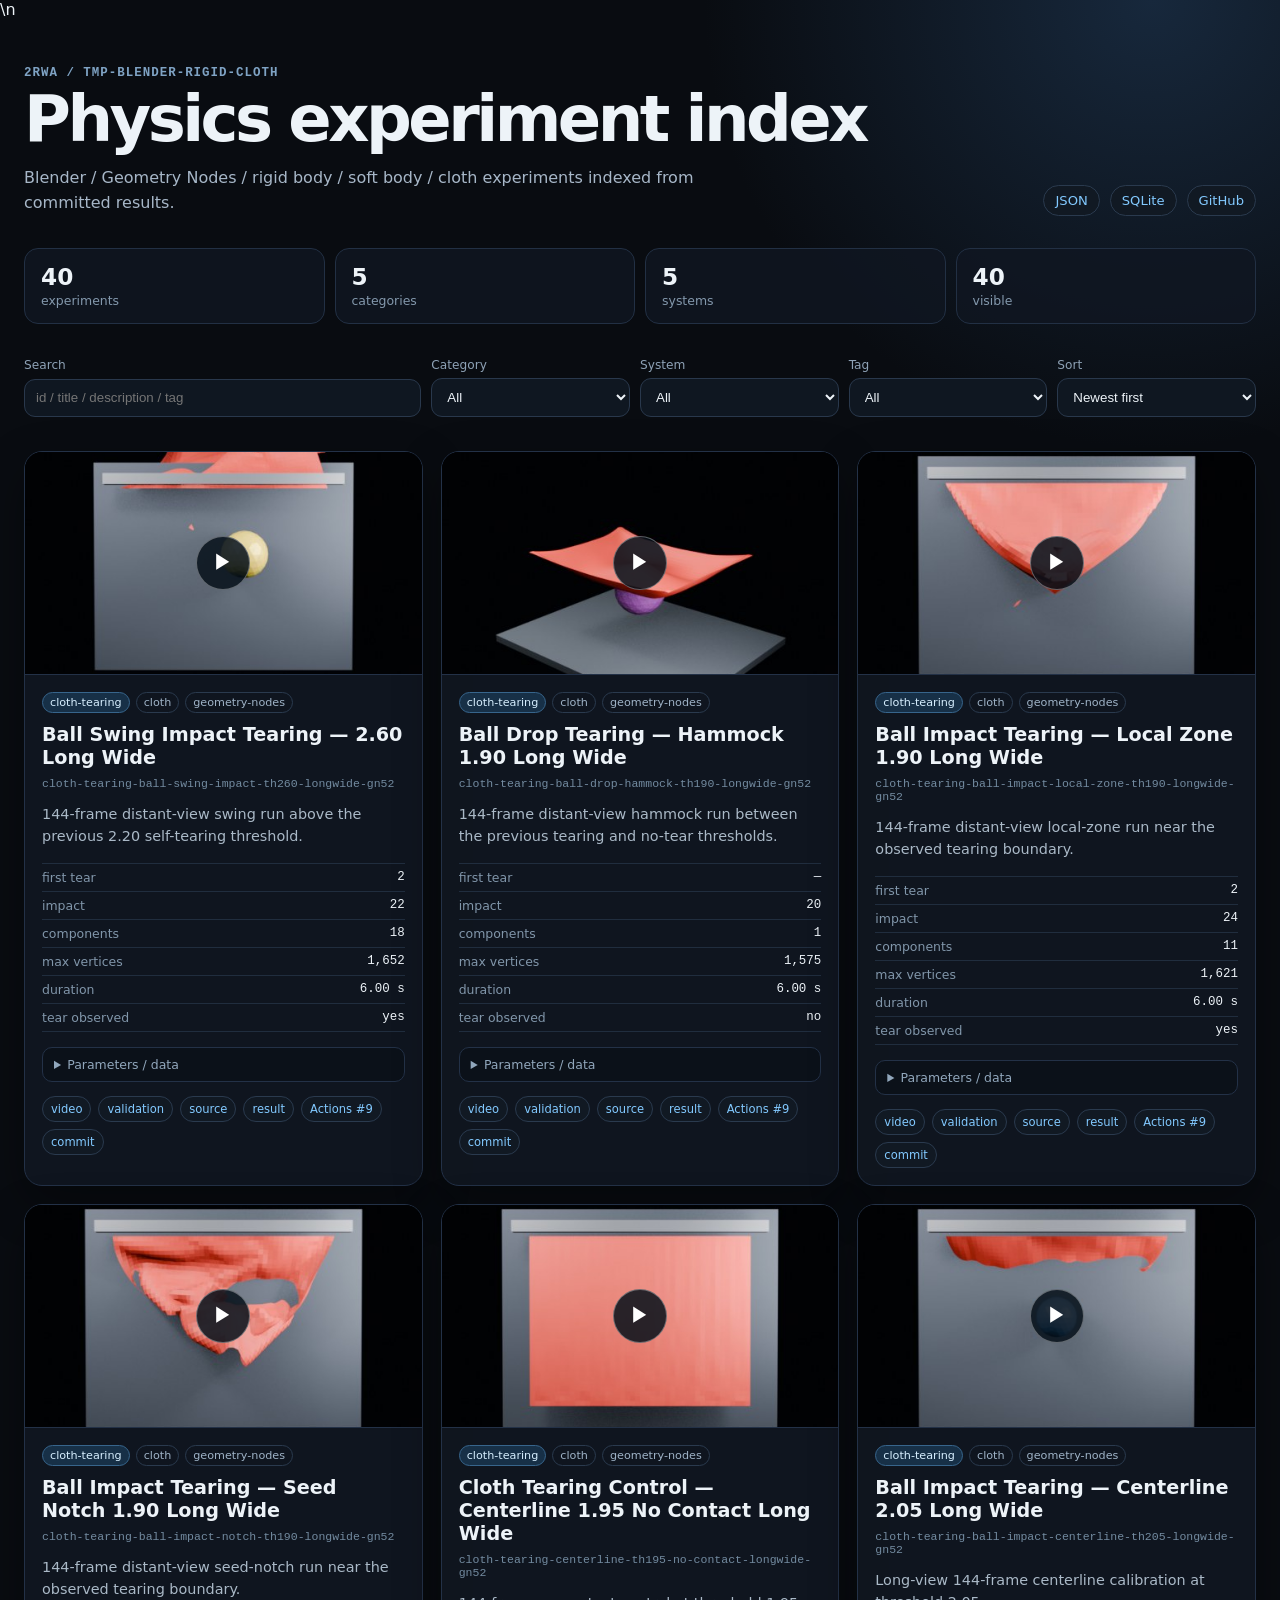
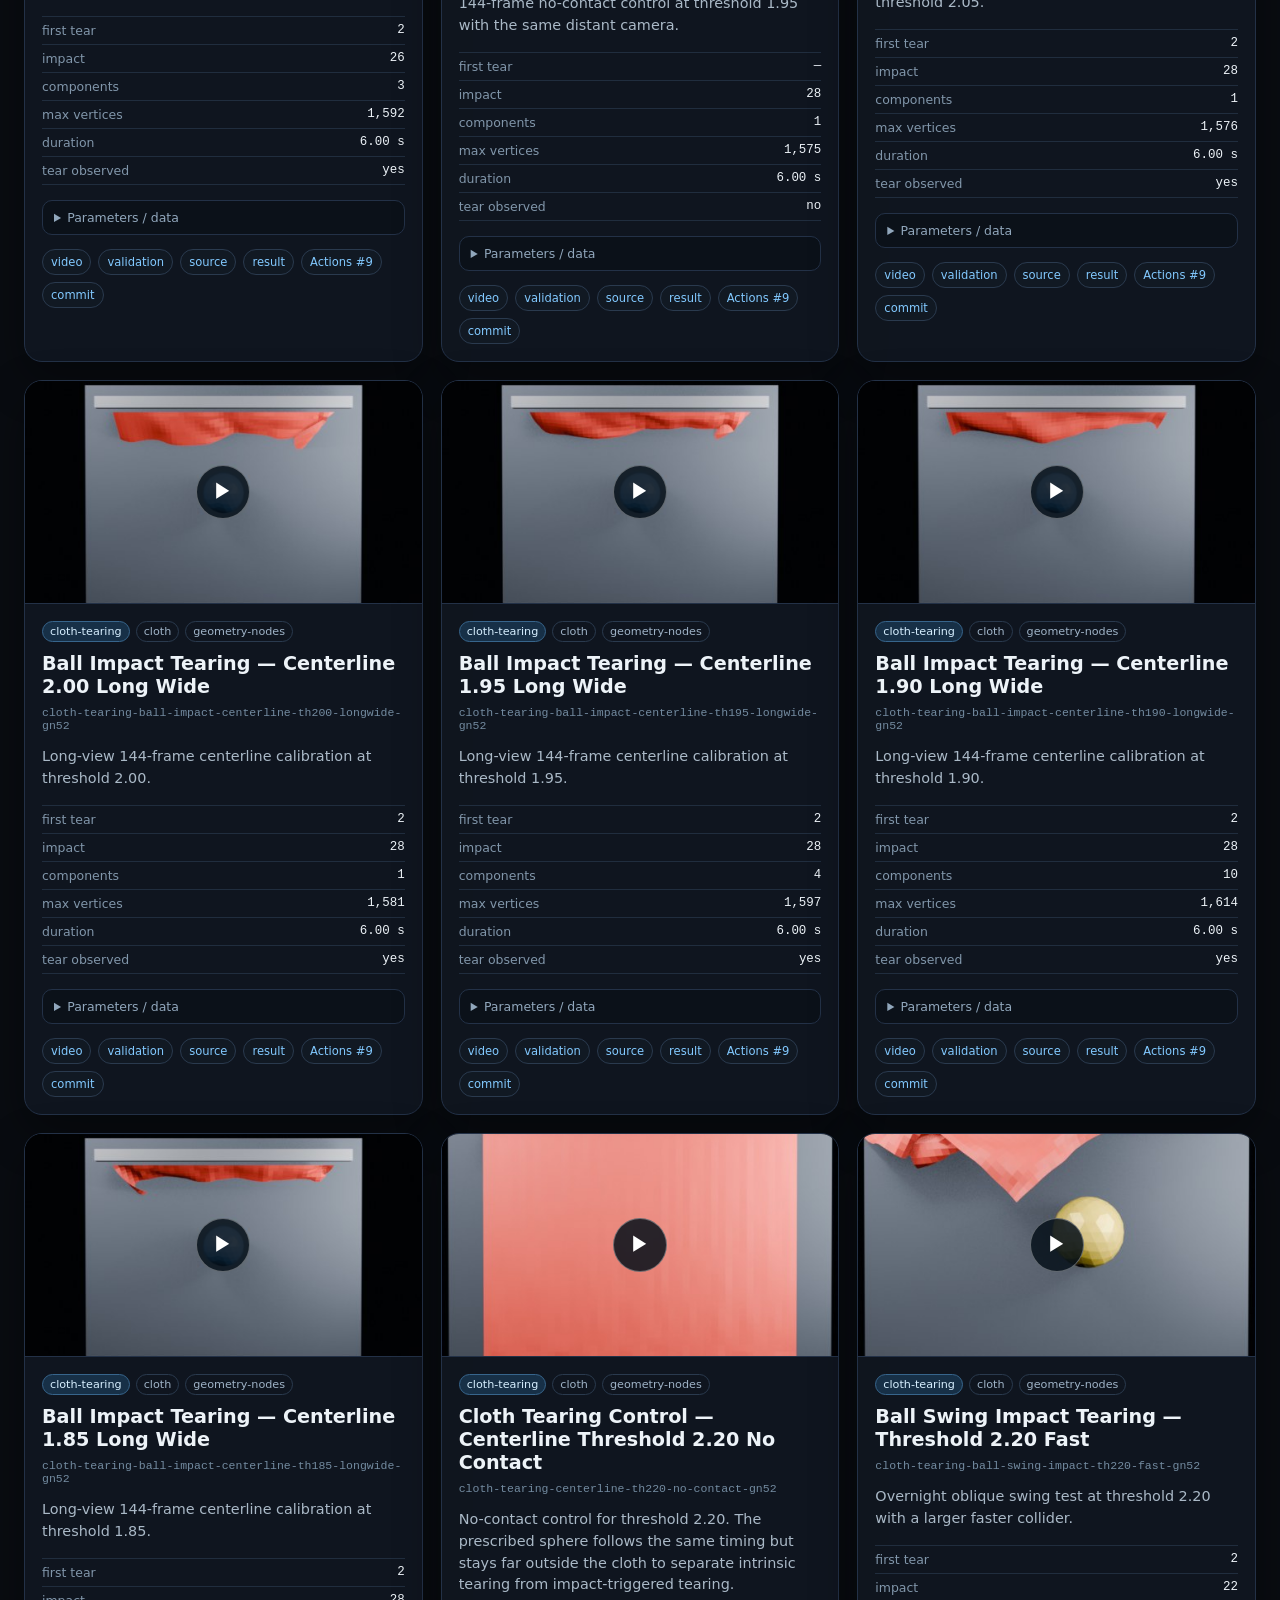
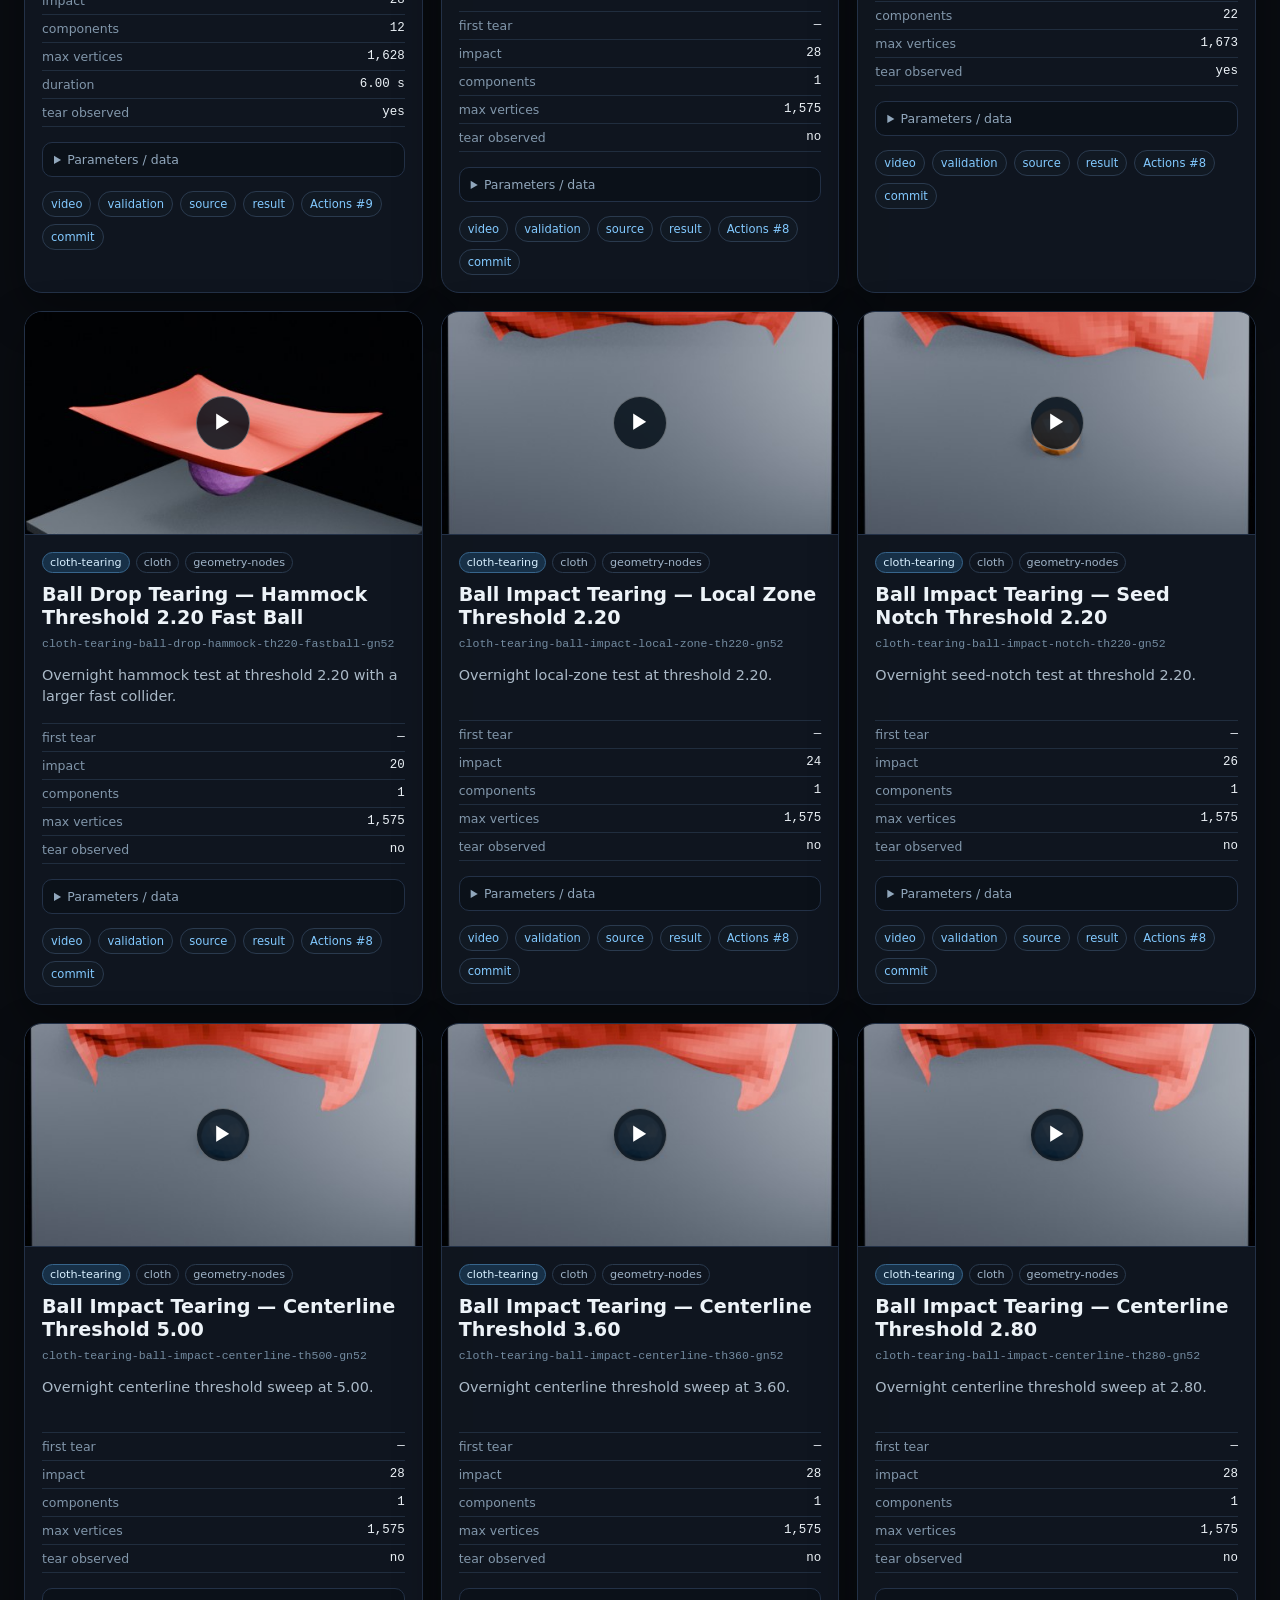
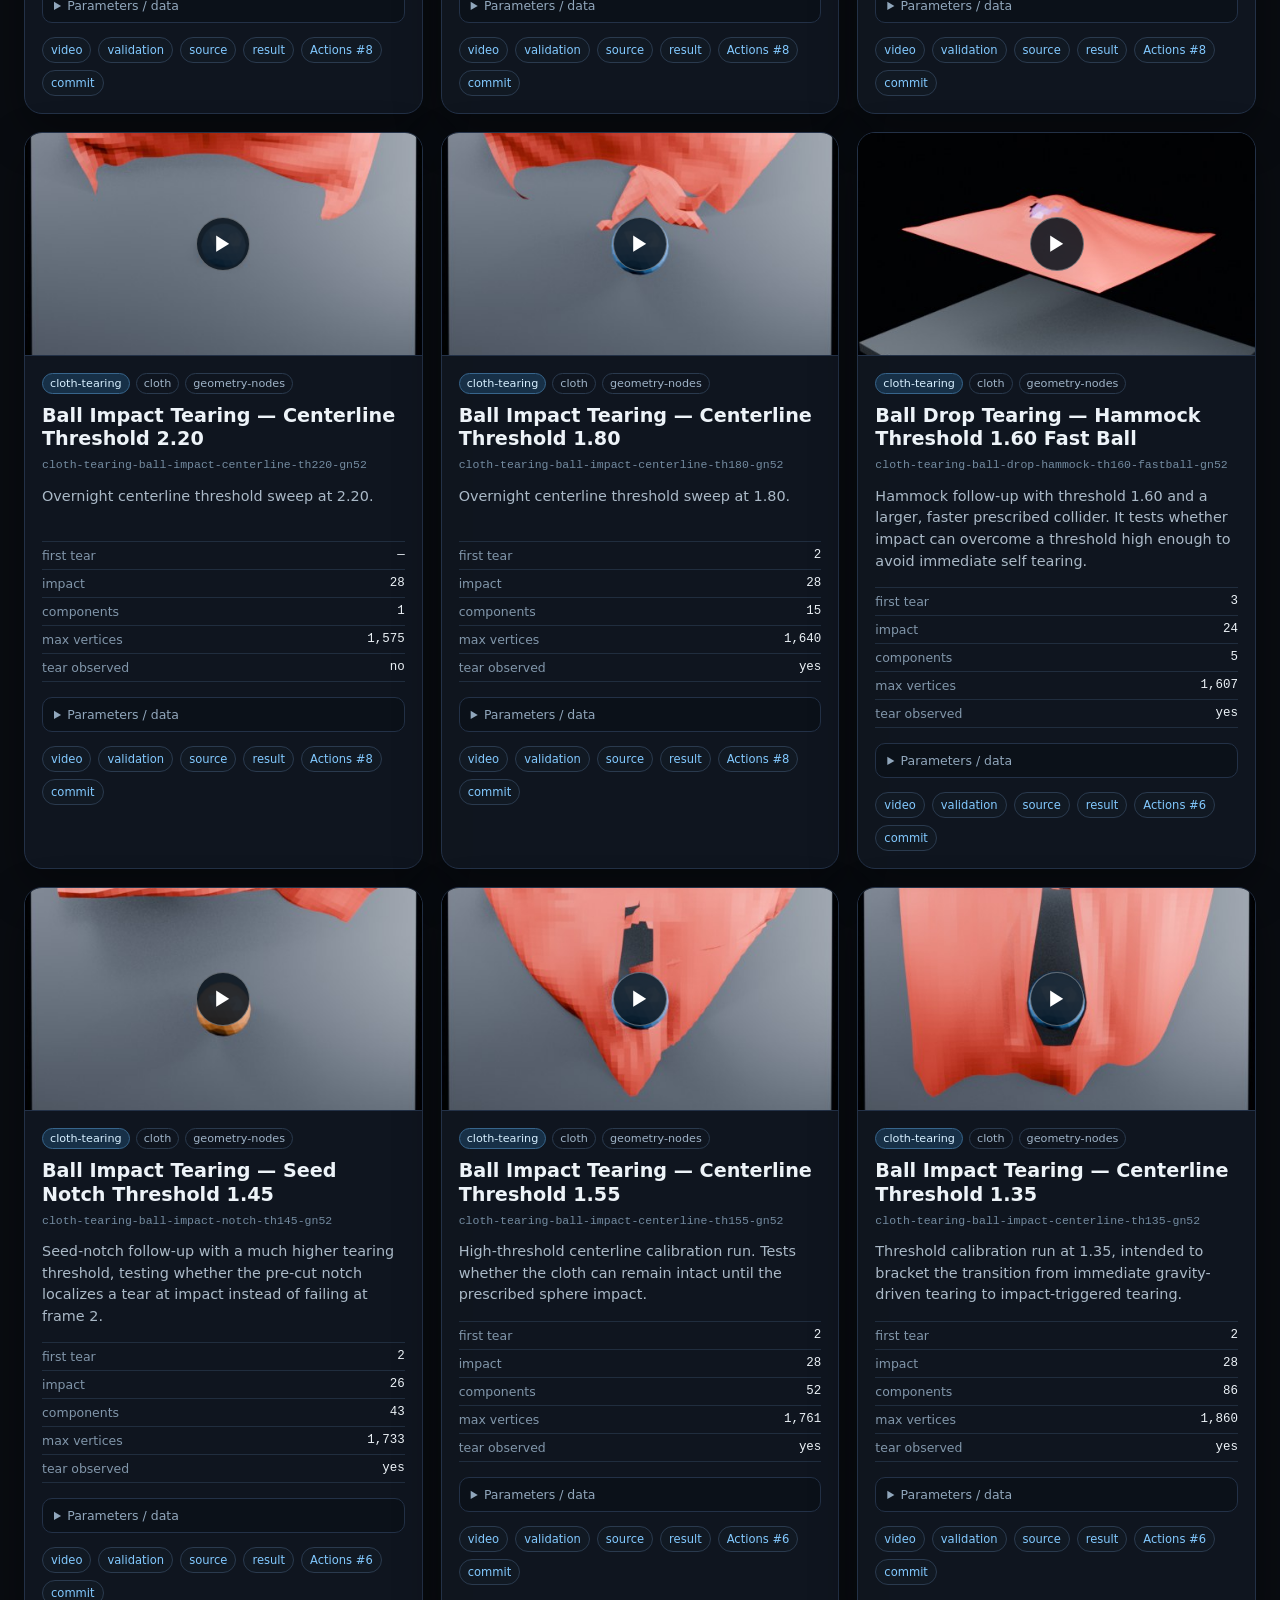
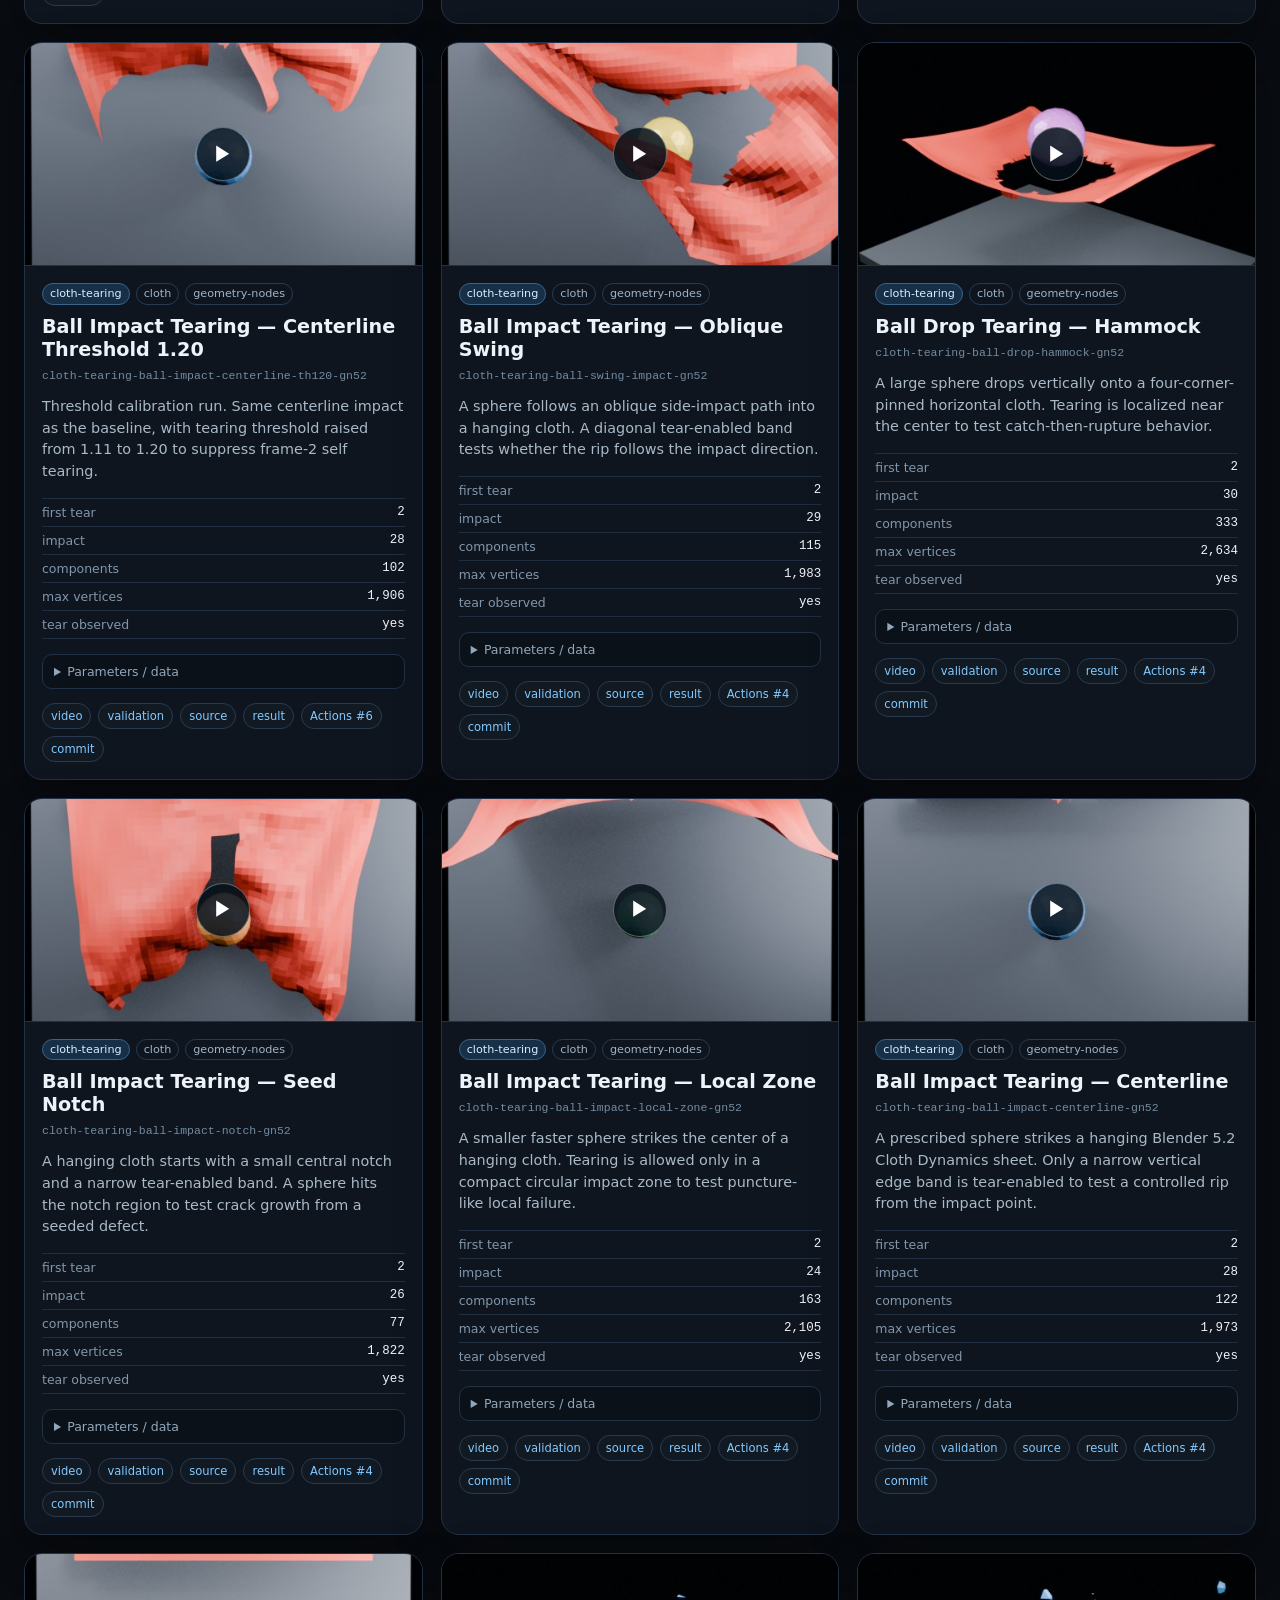
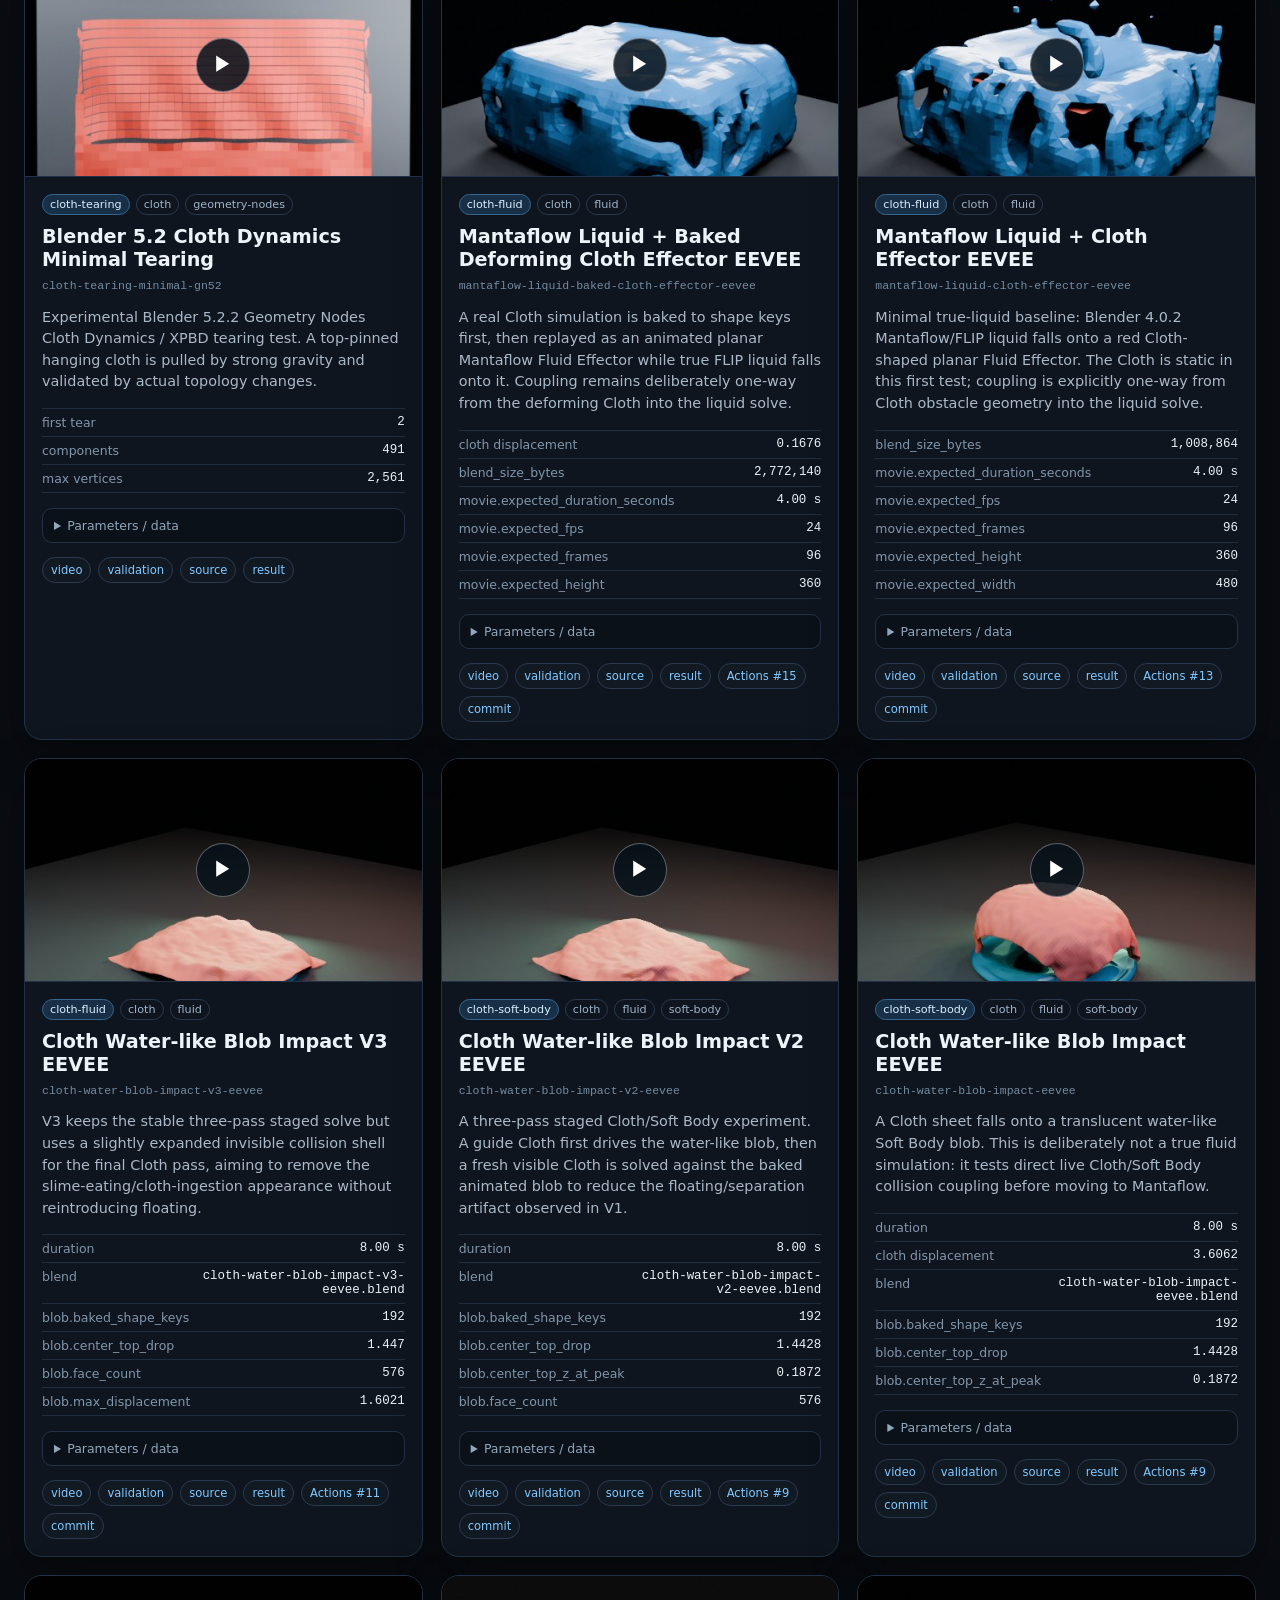
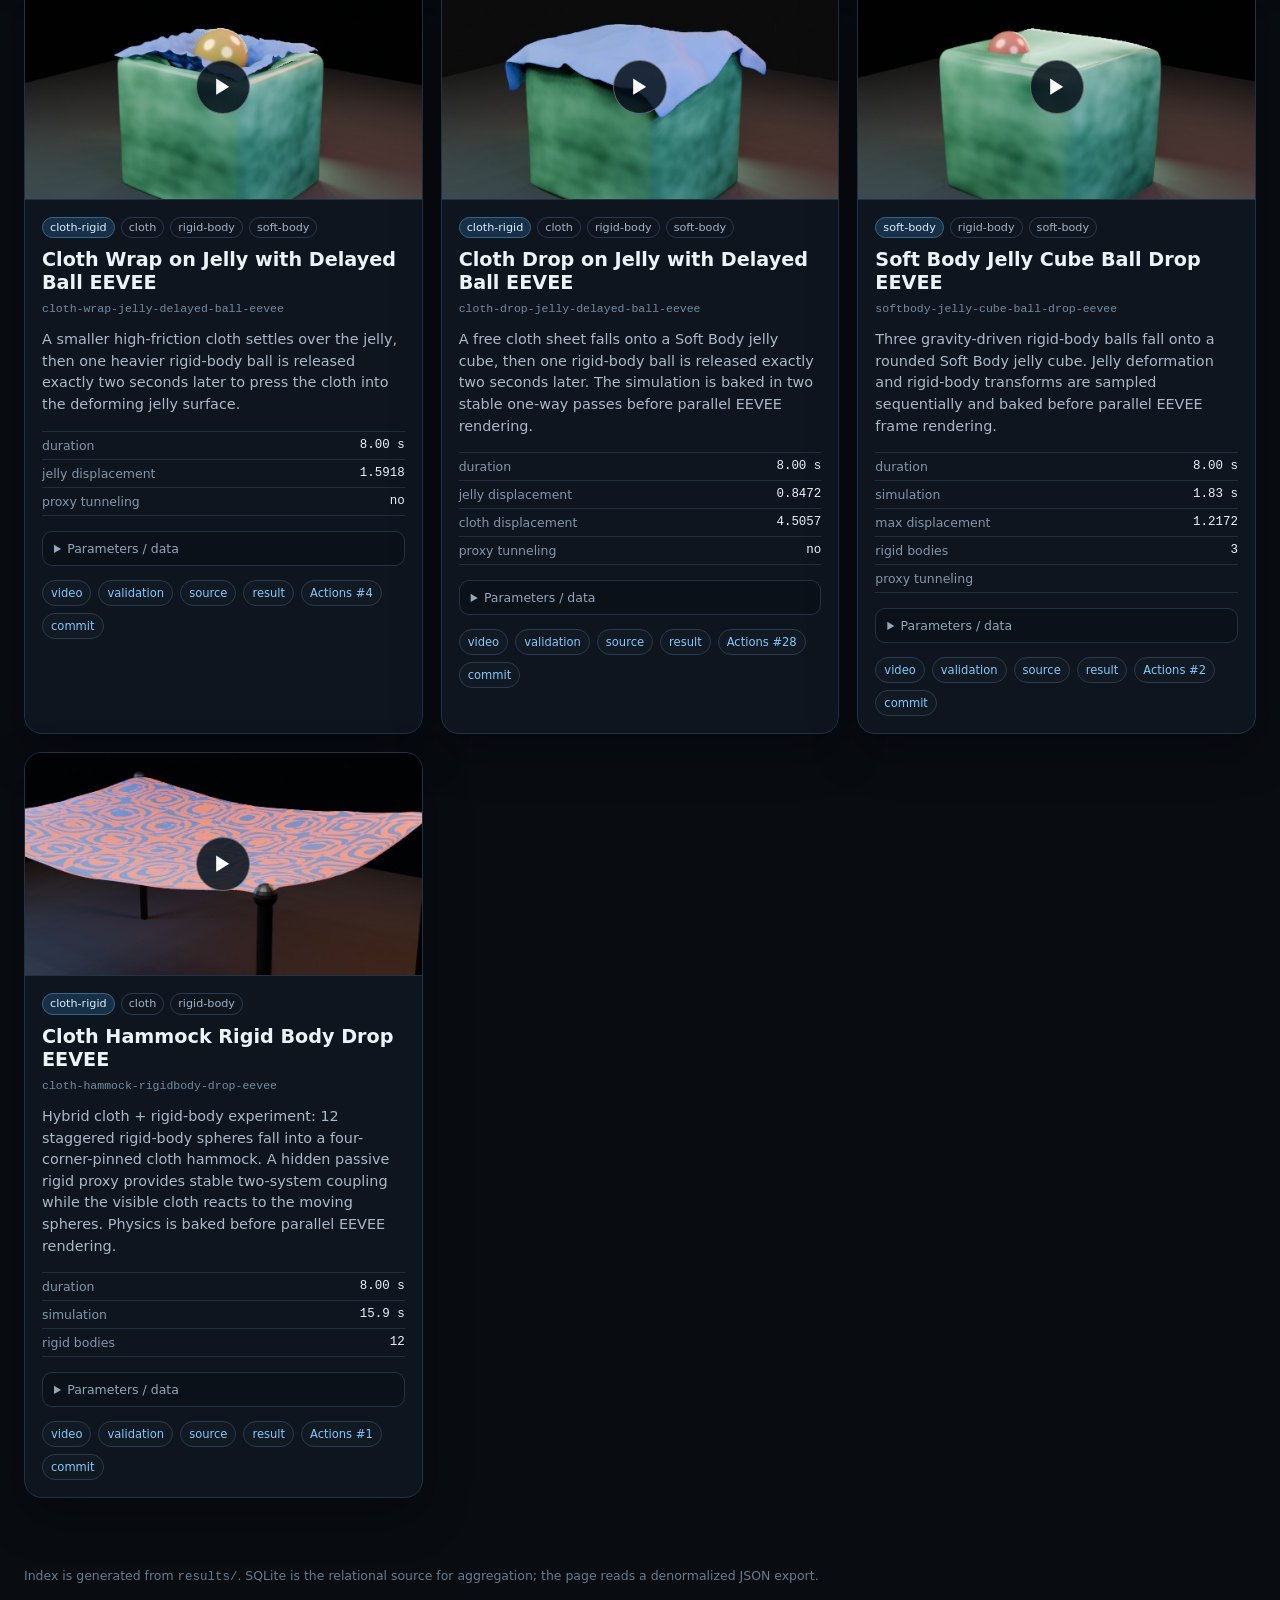
==== commit 7ee5ddbb: "chore: publish Pages gallery [skip ci]" ====
--- a/docs/index.html
+++ b/docs/index.html
@@ -3,7 +3,7 @@
 <head>
   <meta charset="utf-8">
   <meta name="viewport" content="width=device-width,initial-scale=1">
-  <meta name="color-scheme" content="dark">
+  <meta name="color-scheme" content="dark">\n  <meta name="experiment-index-schema" content="1">
   <title>tmp-blender physics lab</title>
   <link rel="stylesheet" href="./style.css">
 </head>
